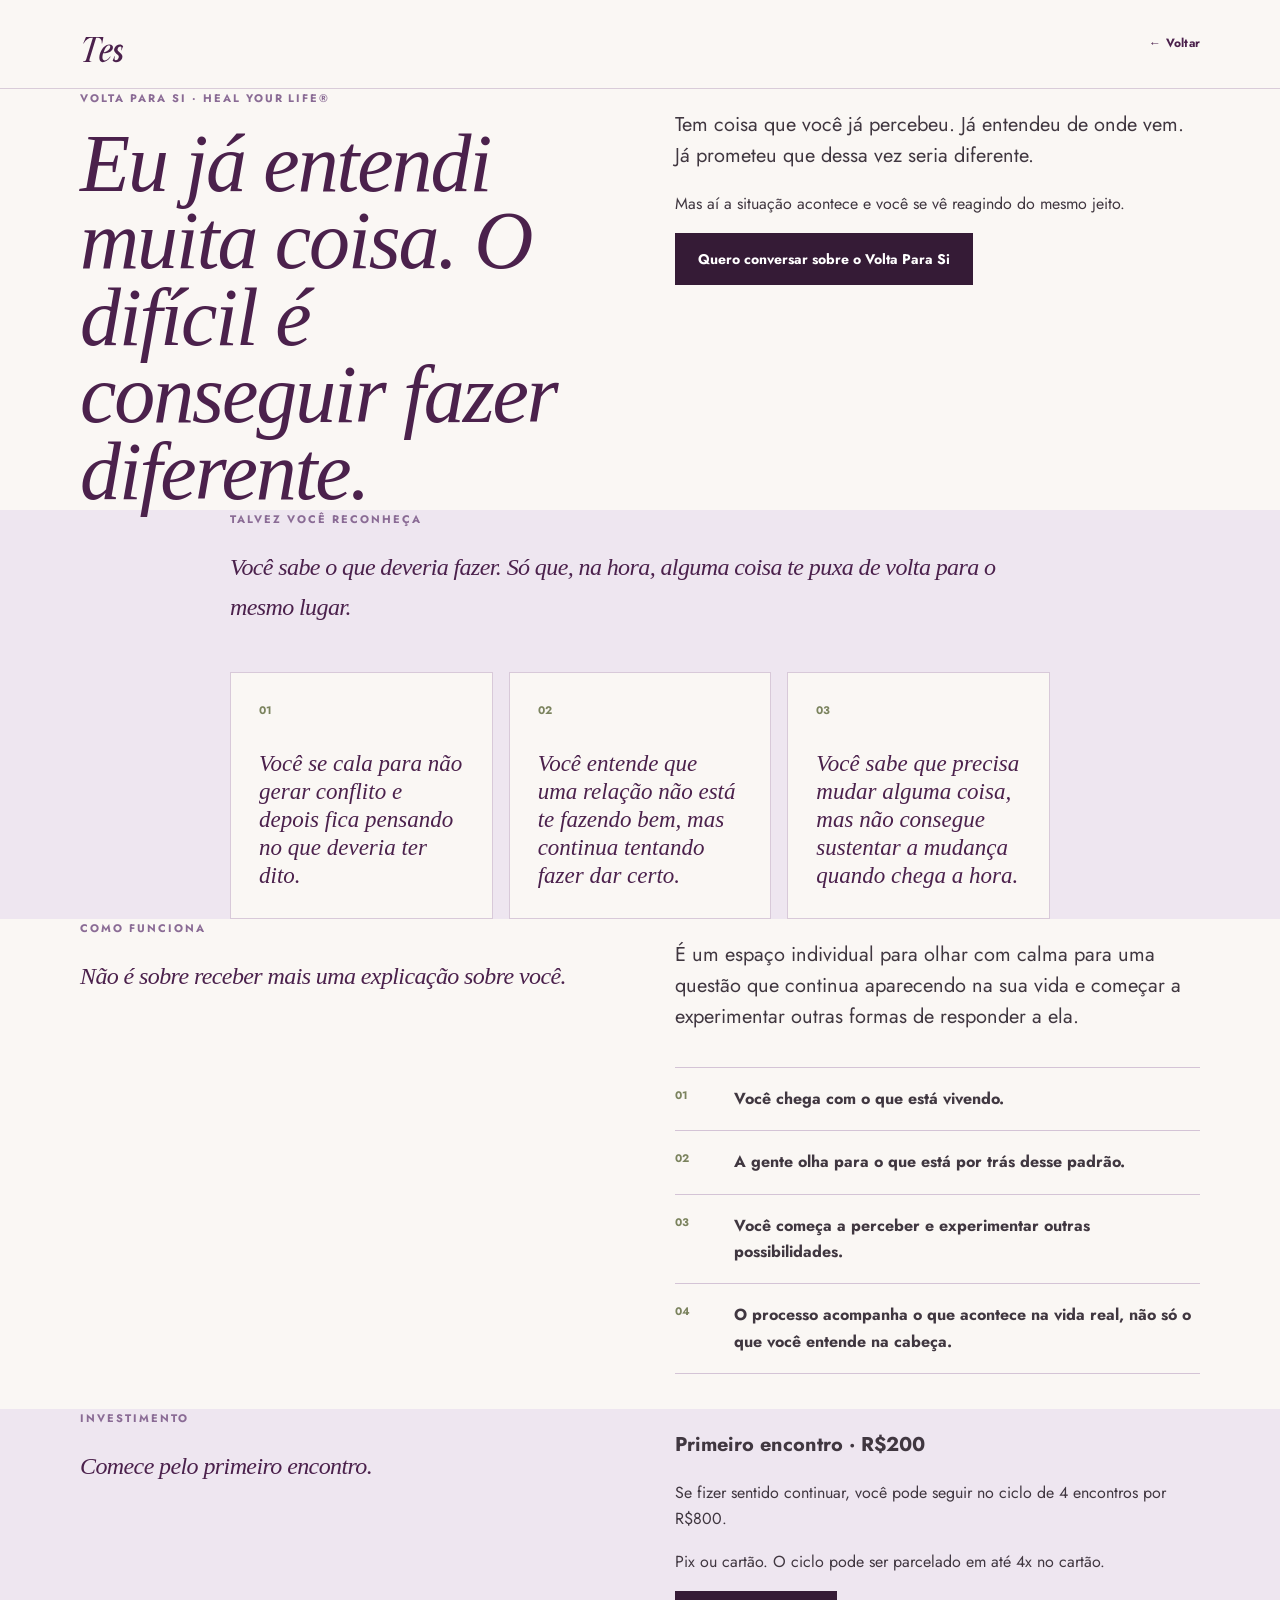
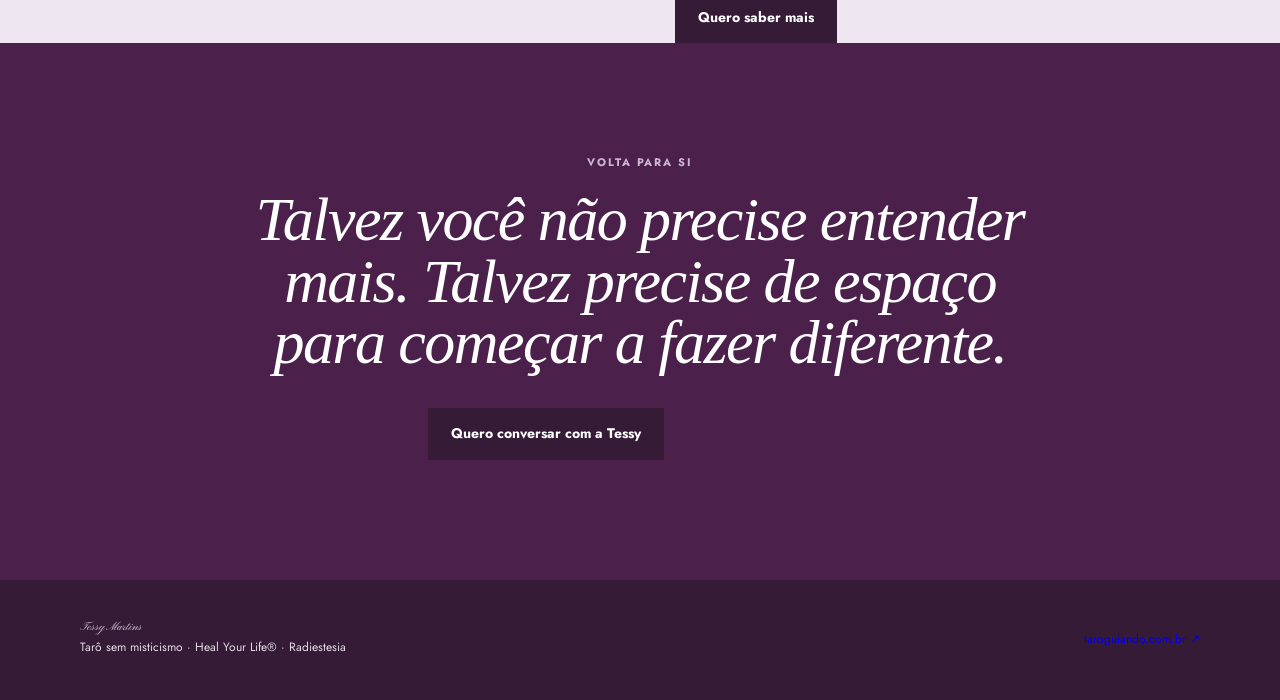
==== volta-para-si.html @ 1f1228e6 "Add dedicated Volta Para Si landing page" ====
<!doctype html><html lang="pt-BR"><head><meta charset="utf-8"><meta name="viewport" content="width=device-width,initial-scale=1"><meta name="theme-color" content="#4b214c"><title>Volta Para Si | Tessy Martins</title><meta name="description" content="Acompanhamento individual Volta Para Si com Tessy Martins."><link rel="preconnect" href="https://fonts.googleapis.com"><link rel="preconnect" href="https://fonts.gstatic.com" crossorigin><link href="https://fonts.googleapis.com/css2?family=Jost:wght@400;500;600;700&family=Pinyon+Script&display=swap" rel="stylesheet"><link rel="stylesheet" href="style.css"></head><body><header class="site-header"><div class="shell header-inner"><a class="brand" href="./index.html"><img src="./assets/tessy-wordmark.svg" alt="Tessy Martins" width="190"></a><a class="header-link" href="./index.html">← Voltar</a></div></header><main><section class="volta-page-hero"><div class="shell two"><div><p class="eyebrow">VOLTA PARA SI · HEAL YOUR LIFE®</p><h1>Eu já entendi muita coisa. O difícil é conseguir fazer diferente.</h1></div><div><p class="large">Tem coisa que você já percebeu. Já entendeu de onde vem. Já prometeu que dessa vez seria diferente.</p><p>Mas aí a situação acontece e você se vê reagindo do mesmo jeito.</p><a class="btn dark" href="https://wa.me/5519998140787?text=Oi%2C%20Tessy.%20Vim%20pelo%20seu%20Instagram%20e%20quero%20conhecer%20o%20Volta%20Para%20Si." target="_blank" rel="noopener">Quero conversar sobre o Volta Para Si</a></div></div></section><section class="tint volta-page-section"><div class="shell narrow"><p class="eyebrow">TALVEZ VOCÊ RECONHEÇA</p><h2>Você sabe o que deveria fazer. Só que, na hora, alguma coisa te puxa de volta para o mesmo lugar.</h2><div class="recognition-grid single"><div><span>01</span><p>Você se cala para não gerar conflito e depois fica pensando no que deveria ter dito.</p></div><div><span>02</span><p>Você entende que uma relação não está te fazendo bem, mas continua tentando fazer dar certo.</p></div><div><span>03</span><p>Você sabe que precisa mudar alguma coisa, mas não consegue sustentar a mudança quando chega a hora.</p></div></div></div></section><section class="volta-page-section"><div class="shell two"><div><p class="eyebrow">COMO FUNCIONA</p><h2>Não é sobre receber mais uma explicação sobre você.</h2></div><div><p class="large">É um espaço individual para olhar com calma para uma questão que continua aparecendo na sua vida e começar a experimentar outras formas de responder a ela.</p><div class="steps"><div><span>01</span><strong>Você chega com o que está vivendo.</strong></div><div><span>02</span><strong>A gente olha para o que está por trás desse padrão.</strong></div><div><span>03</span><strong>Você começa a perceber e experimentar outras possibilidades.</strong></div><div><span>04</span><strong>O processo acompanha o que acontece na vida real, não só o que você entende na cabeça.</strong></div></div></div></div></section><section class="volta-page-section tint"><div class="shell two"><div><p class="eyebrow">INVESTIMENTO</p><h2>Comece pelo primeiro encontro.</h2></div><div><p class="large"><strong>Primeiro encontro · R$200</strong></p><p>Se fizer sentido continuar, você pode seguir no ciclo de 4 encontros por R$800.</p><p>Pix ou cartão. O ciclo pode ser parcelado em até 4x no cartão.</p><a class="btn dark" href="https://wa.me/5519998140787?text=Oi%2C%20Tessy.%20Quero%20saber%20como%20funciona%20o%20primeiro%20encontro%20do%20Volta%20Para%20Si." target="_blank" rel="noopener">Quero saber mais</a></div></div></section><section class="final"><div class="shell"><p class="eyebrow">VOLTA PARA SI</p><h2>Talvez você não precise entender mais. Talvez precise de espaço para começar a fazer diferente.</h2><div class="actions center"><a class="btn dark" href="https://wa.me/5519998140787?text=Oi%2C%20Tessy.%20Vim%20pelo%20seu%20Instagram%20e%20quero%20conhecer%20o%20Volta%20Para%20Si." target="_blank" rel="noopener">Quero conversar com a Tessy</a><a class="btn outline" href="./index.html">Voltar para o início</a></div></div></section></main><footer><div class="shell footer"><div><a class="footer-signature" href="./index.html">Tessy Martins</a><p>Tarô sem misticismo · Heal Your Life® · Radiestesia</p></div><a href="https://taroguiando.com.br/" target="_blank" rel="noopener">taroguiando.com.br ↗</a></div></footer></body></html>
---- style.css ----
@import url("https://fonts.googleapis.com/css2?family=Jost:wght@400;500;600;700&family=Pinyon+Script&display=swap");:root{--plum:#4b214c;--deep:#351b36;--lilac:#8a6b95;--soft:#eee6f0;--paper:#faf7f4;--ink:#403740;--muted:#625963;--olive:#7b835e;--line:#d9ccd9}*{box-sizing:border-box}html{scroll-behavior:smooth}.site-header{border-bottom:1px solid var(--line);background:rgba(250,247,244,.96)}.header-inner{min-height:88px;display:flex;align-items:center;justify-content:space-between;gap:24px}.brand{display:inline-flex;align-items:center;text-decoration:none}.brand img{display:block;width:190px;height:auto}.header-link{font-size:12px;font-weight:700;color:var(--plum);text-decoration:none;letter-spacing:.02em}body{margin:0;background:var(--paper);color:var(--ink);font:16px/1.65 "Jost",sans-serif}.shell{width:min(1120px,calc(100% - 40px));margin:auto}.narrow{max-width:820px}.eyebrow{margin:0 0 18px;color:var(--lilac);font-size:11px;letter-spacing:.18em;font-weight:700}h1,h2,h3{font-family:"Editors Note","Times New Roman",serif;font-weight:400;font-style:italic;color:var(--plum);letter-spacing:-.025em}.hero{padding:48px 0 70px}.hero-grid{display:grid;grid-template-columns:270px 1fr;gap:62px;align-items:center;min-height:650px}.hero-photo,.about-photo{position:relative}.hero-photo:after,.about-photo:after{content:"";position:absolute;inset:18px -18px -18px 18px;border:1px solid #c8afd0;z-index:0}.hero-photo img,.about-photo img{display:block;position:relative;z-index:1;width:100%;aspect-ratio:4/5;object-fit:cover;object-position:center 28%;filter:saturate(.94)}h1{font-size:clamp(52px,6.4vw,82px);line-height:.94;margin:0}.hero-sub{max-width:650px;margin:28px 0 0;font-size:19px;color:var(--muted)}.hero-question{margin:8px 0 0;font:400 italic clamp(28px,3.2vw,43px)/1.12 "Editors Note","Times New Roman",serif;color:var(--lilac)}.actions{display:flex;flex-wrap:wrap;gap:18px;align-items:center;margin-top:34px}.btn{display:inline-flex;align-items:center;justify-content:center;min-height:52px;padding:13px 22px;border:1px solid var(--plum);text-decoration:none;font-weight:700;font-size:14px}.dark{background:var(--deep);color:white;border-color:var(--deep)}.outline{background:transparent;color:var(--plum)}.text-link{display:inline-flex;gap:9px;align-items:center;font-weight:700;text-decoration:none;font-size:14px}.marquee{overflow:hidden;background:var(--plum);color:#f8f0f8;padding:13px 0;white-space:nowrap}.marquee.light{background:var(--soft);color:var(--plum)}.track{display:inline-flex;align-items:center;gap:26px;min-width:max-content;font-size:11px;font-weight:700;letter-spacing:.18em;animation:move 28s linear infinite}.track b{color:var(--olive)}@keyframes move{to{transform:translateX(-50%)}}.paths,.testimonials{padding:100px 0}.intro{margin-bottom:40px}.intro h2,.recognition h2,.about h2,.volta-detail h2,.final h2{margin:0;font-size:clamp(40px,5.2vw,62px);line-height:.99}.cards{display:grid;grid-template-columns:1.08fr .92fr;gap:18px}.card{min-height:470px;padding:38px;display:flex;flex-direction:column;border:1px solid var(--line);background:var(--paper)}.featured{background:var(--soft);border-color:#d2bfd7}.card-top{display:flex;justify-content:space-between}.card-top span{color:var(--olive);font-size:12px;font-weight:700}.card-top small{color:var(--lilac);font-size:10px;letter-spacing:.16em;font-weight:700}.kicker{margin:30px 0 9px;color:var(--lilac);font-size:11px;letter-spacing:.15em;font-weight:700}.card h3{margin:0 0 18px;font-size:clamp(34px,3.4vw,47px);line-height:1.02}.card>p:not(.kicker){color:var(--muted)}.card-bottom{margin-top:auto;padding-top:28px;border-top:1px solid #d4c4d7}.card-bottom strong{display:block;color:var(--plum);font-size:13px;margin-bottom:13px}.site-card{margin-top:18px;padding:28px 30px;display:flex;align-items:center;justify-content:space-between;gap:25px;text-decoration:none;background:var(--plum);color:#f9f3f9}.site-card .kicker{margin:0 0 5px;color:#cbb8d0}.site-card h3{margin:0;color:white;font-size:35px}.site-card p{margin:6px 0 0;color:#e4d8e5}.site-card>strong{white-space:nowrap;font-size:13px}.tint{background:var(--soft)}.recognition{padding:100px 0}.recognition-grid{display:grid;grid-template-columns:repeat(3,1fr);gap:16px;margin-top:45px}.recognition-grid>div{min-height:235px;padding:28px;background:var(--paper);border:1px solid #d8c9d9;display:flex;flex-direction:column;justify-content:space-between}.recognition-grid span{color:var(--olive);font-size:11px;font-weight:700}.recognition-grid p{margin:30px 0 0;font:400 italic 23px/1.22 "Editors Note","Times New Roman",serif;color:var(--plum)}.closing{max-width:780px;margin:34px 0 0;font-size:18px;font-weight:500}.about{padding:100px 0}.about-grid{display:grid;grid-template-columns:minmax(280px,440px) 1fr;gap:72px;align-items:center}.about-photo>span{position:absolute;z-index:2;left:-10px;bottom:24px;background:var(--plum);color:white;padding:8px 12px;font-size:10px;letter-spacing:.16em;font-weight:700}.about p{max-width:700px}.large{font-size:20px;line-height:1.55}.volta-detail{padding:100px 0;background:#f1e9f2}.two{display:grid;grid-template-columns:1fr 1fr;gap:70px}.steps{margin:35px 0;border-top:1px solid #d4c4d6}.steps div{display:grid;grid-template-columns:45px 1fr;gap:14px;padding:18px 0;border-bottom:1px solid #d4c4d6}.steps span{color:var(--olive);font-size:11px;font-weight:700}.quotes{display:grid;grid-template-columns:repeat(3,1fr);gap:16px}.quotes blockquote{margin:0;min-height:220px;padding:30px;background:var(--paper);border:1px solid #d8c9d9;font:400 italic 24px/1.18 "Editors Note","Times New Roman",serif;color:var(--plum)}.quotes cite{display:block;margin-top:30px;font:600 10px/1.4 "Jost",sans-serif;letter-spacing:.12em;text-transform:uppercase;color:var(--lilac)}.final{padding:110px 0 120px;background:var(--plum);color:#f4eaf5;text-align:center}.final h2{max-width:800px;margin:auto;color:white}.final>div>p:not(.eyebrow){max-width:600px;margin:24px auto 0;color:#e4d8e5;font-size:18px}.final .eyebrow{color:#cdb8d1}.center{justify-content:center}.footer-signature{display:block;margin:0 0 4px;font-family:"Pinyon Script",cursive;font-size:30px;line-height:1;color:#f0e4f1;text-decoration:none}footer{background:var(--deep);color:#e8dce9}.footer{min-height:120px;padding:26px 0;display:flex;align-items:center;justify-content:space-between;gap:25px}.footer .eyebrow{margin-bottom:4px}.footer p:not(.eyebrow){margin:0;font-size:12px}.footer a{font-size:12px;text-decoration:none}@media(max-width:760px){.header-inner{min-height:74px}.brand img{width:150px}.header-link{font-size:11px}.footer-signature{font-size:28px}.shell{width:min(100% - 28px,560px)}.hero{padding:34px 0 62px}.hero-grid{display:flex;flex-direction:column;gap:38px;min-height:auto}.hero-photo{width:min(76vw,360px);margin:auto}.hero h1{font-size:50px}.hero-sub{font-size:17px}.hero-question{font-size:31px}.actions{flex-direction:column;align-items:stretch}.btn{width:100%}.text-link{justify-content:center}.paths,.testimonials,.recognition,.about,.volta-detail{padding:76px 0}.intro h2,.recognition h2,.about h2,.volta-detail h2,.final h2{font-size:44px}.cards,.recognition-grid,.quotes,.two,.about-grid{grid-template-columns:1fr}.card{min-height:390px;padding:29px}.card h3{font-size:37px}.site-card{display:block;padding:26px}.site-card>strong{display:block;margin-top:20px}.recognition-grid>div{min-height:200px}.quotes blockquote{min-height:0}.about-grid{gap:52px}.final{padding:80px 0 88px}.footer{align-items:flex-start;flex-direction:column}}@media(max-width:370px){.hero h1{font-size:44px}.intro h2,.recognition h2,.about h2,.volta-detail h2,.final h2{font-size:40px}}
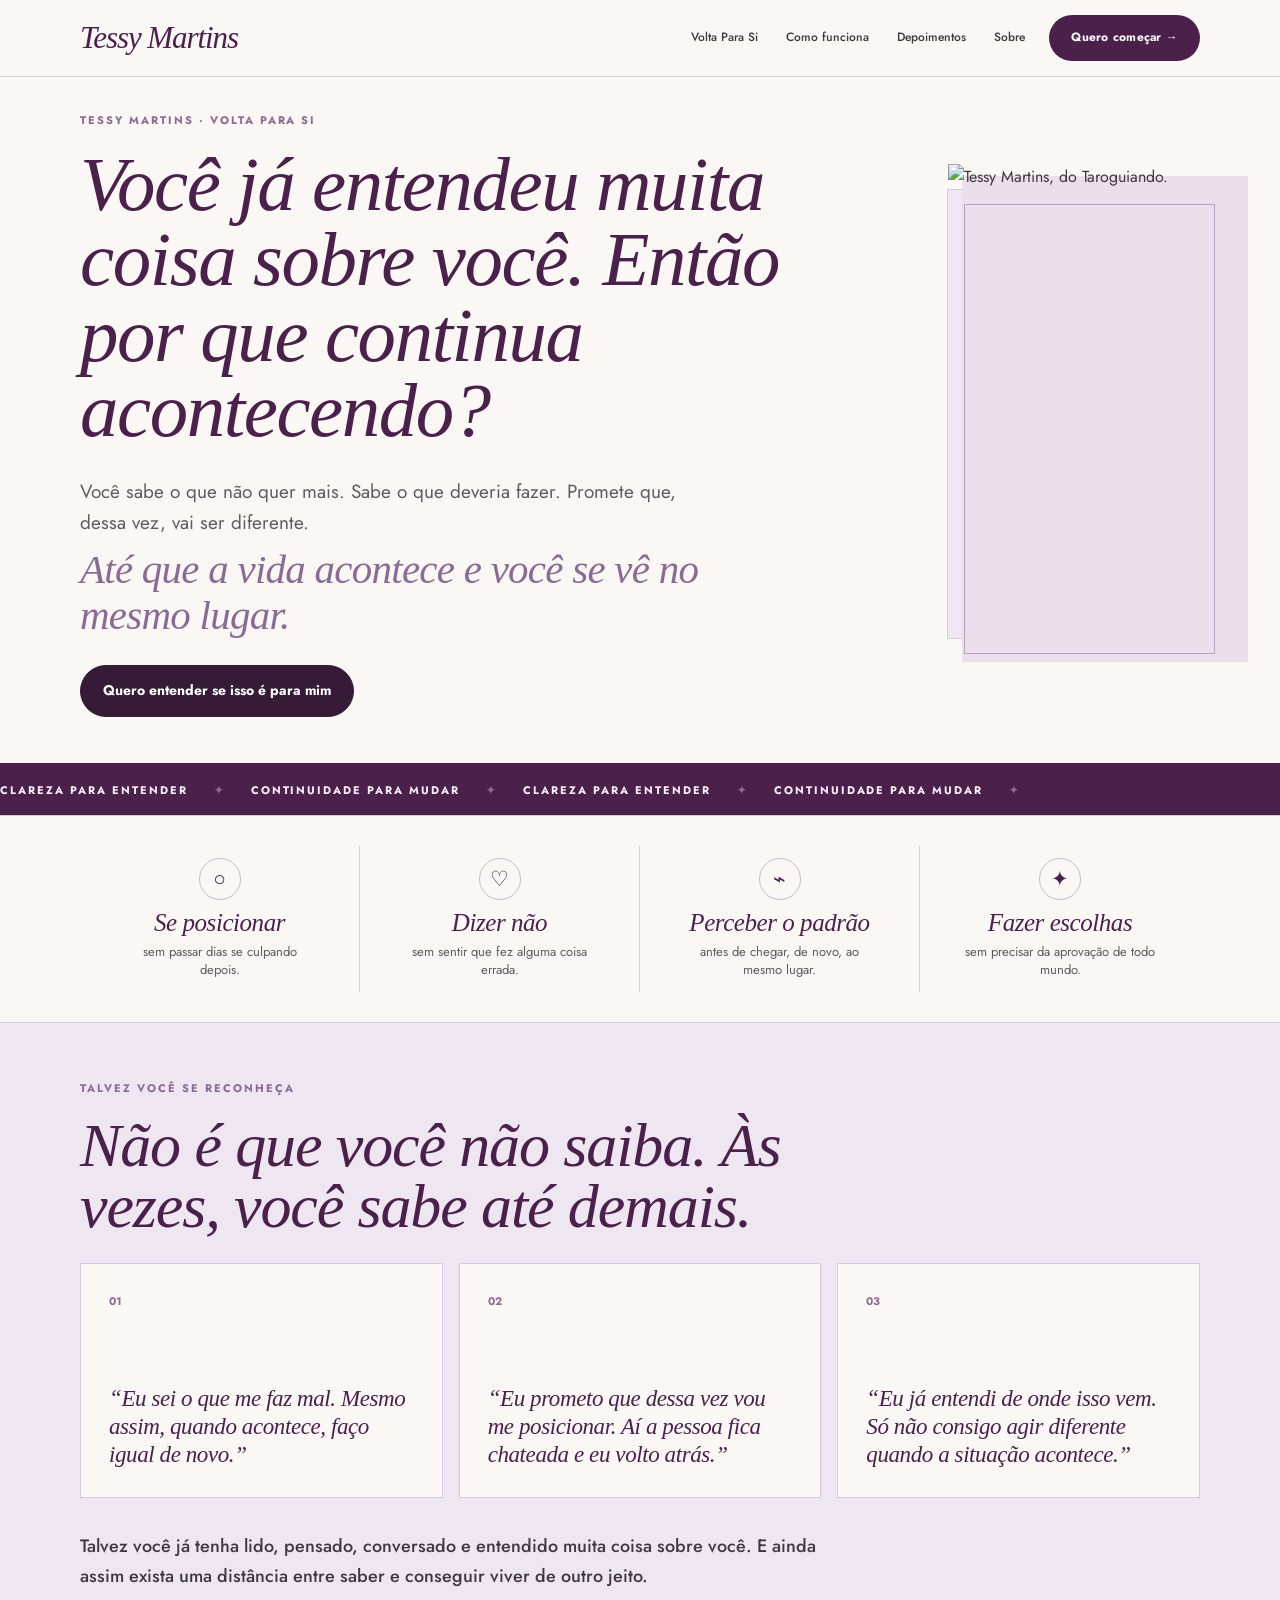
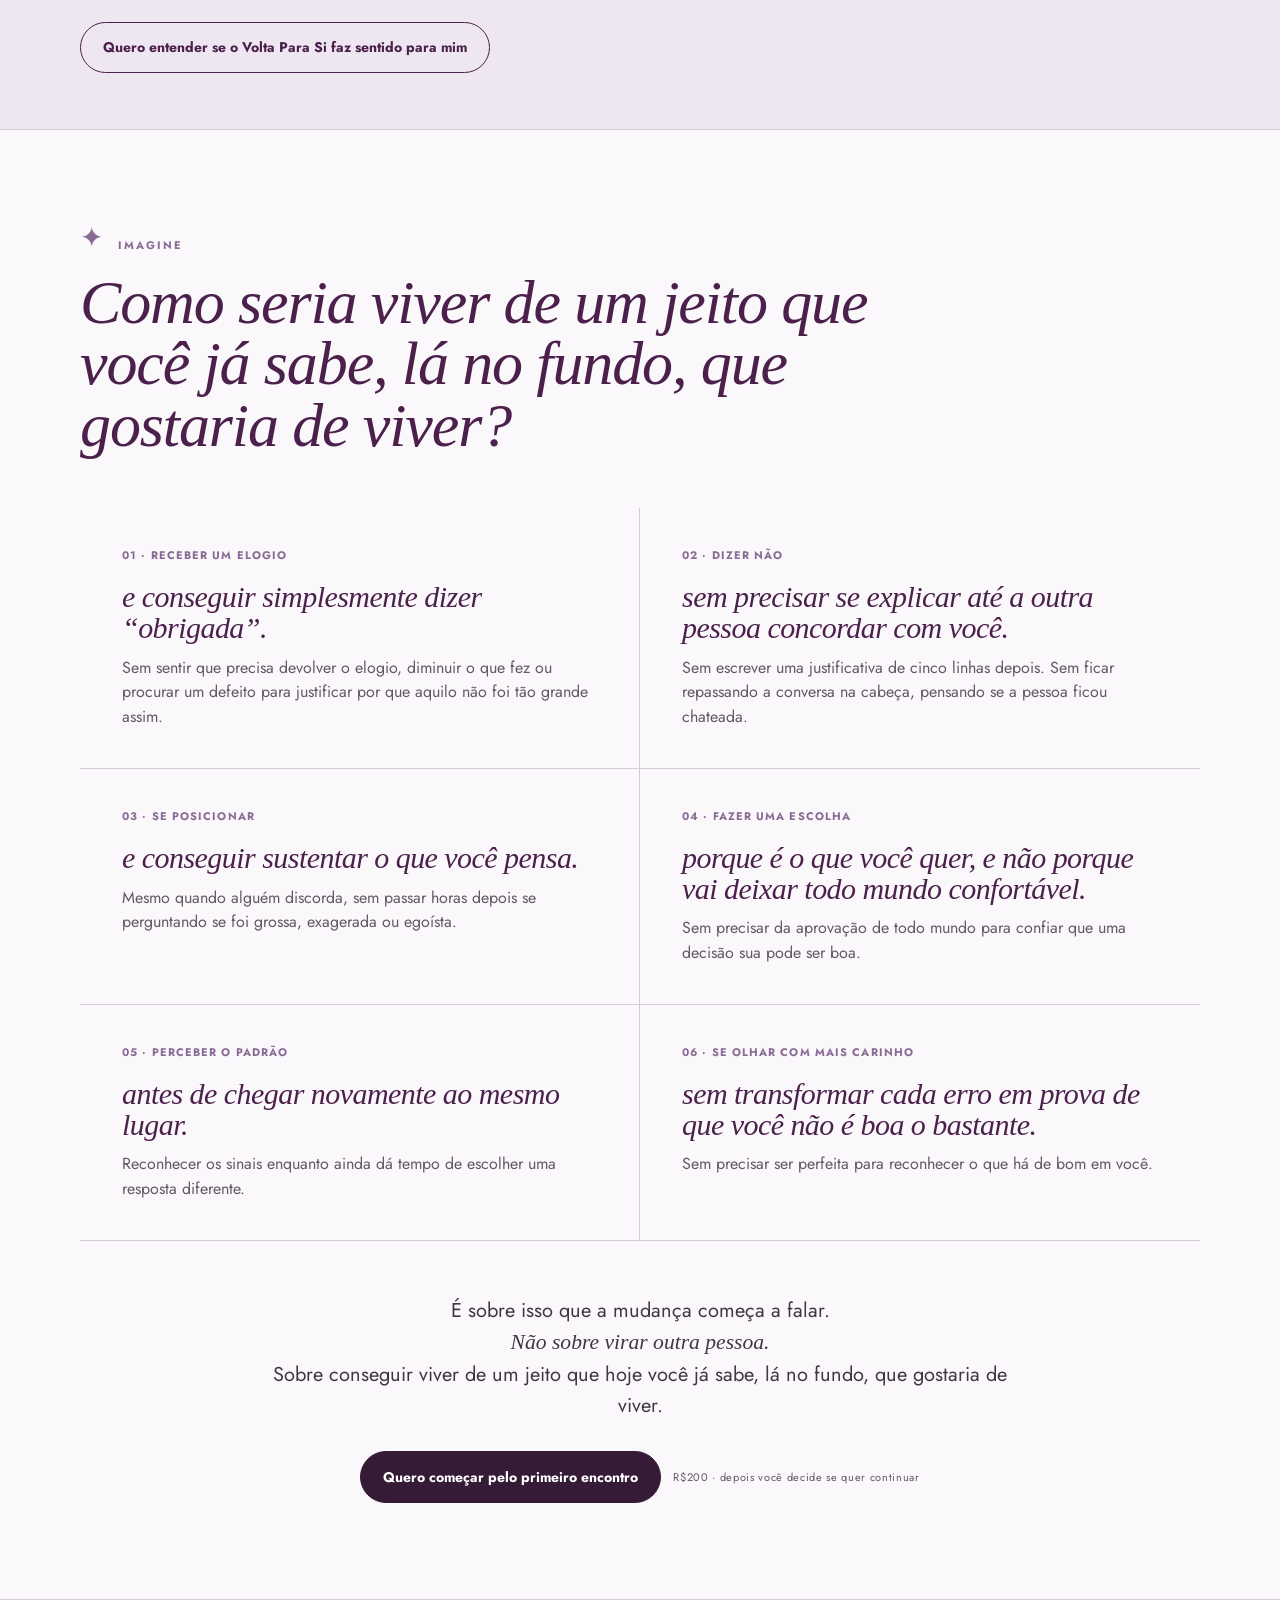
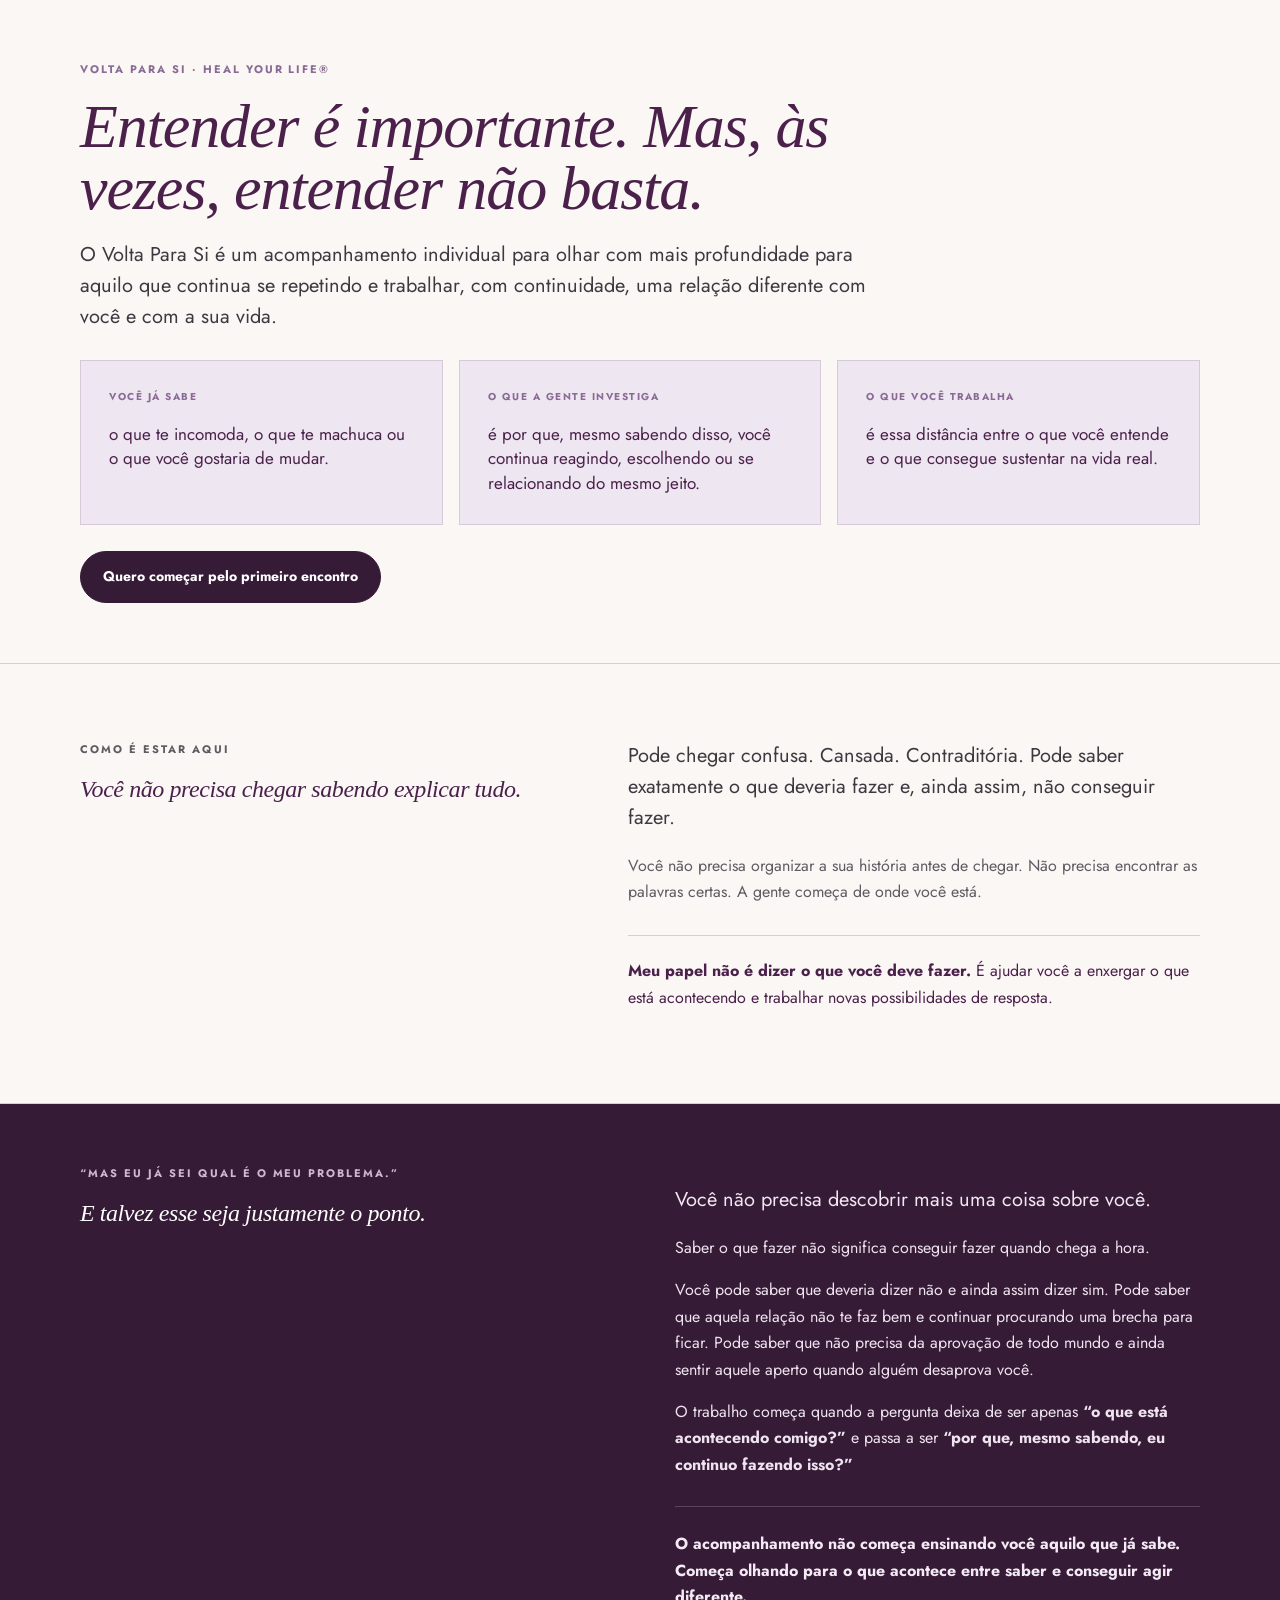
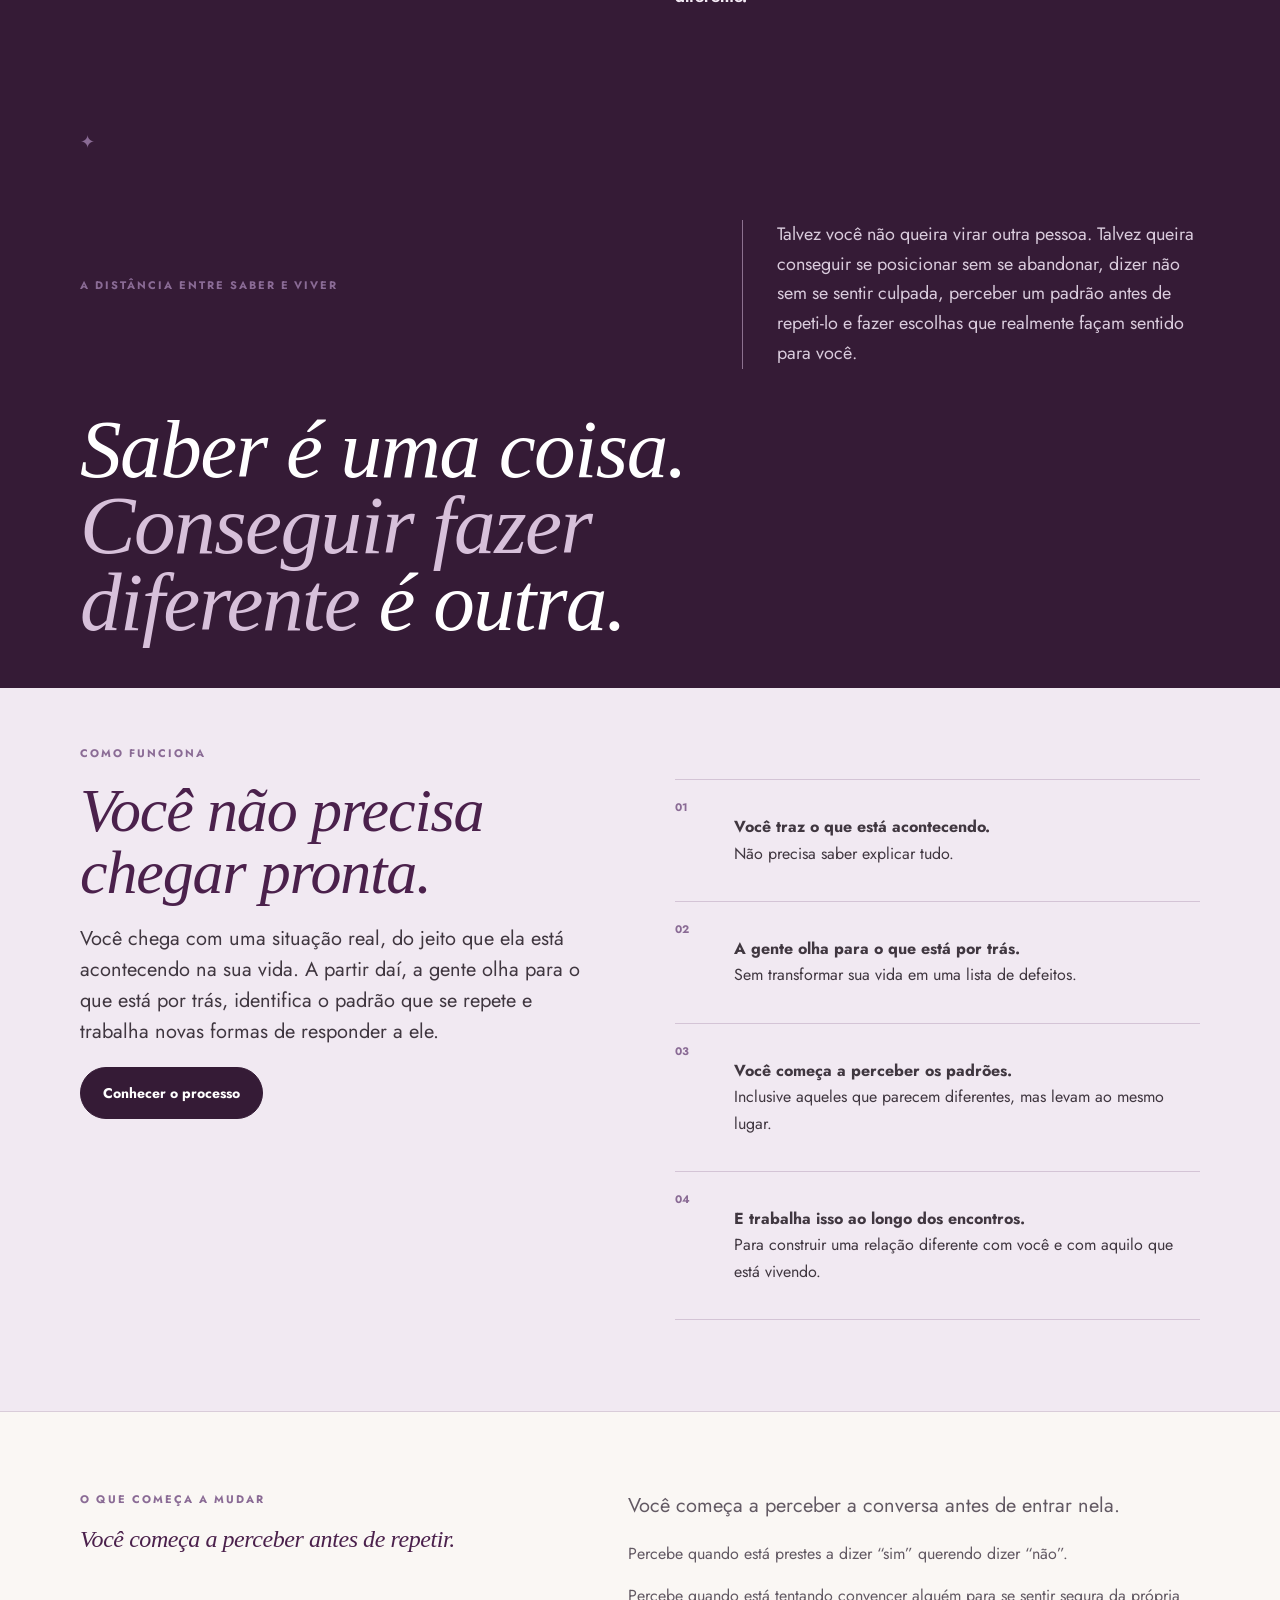
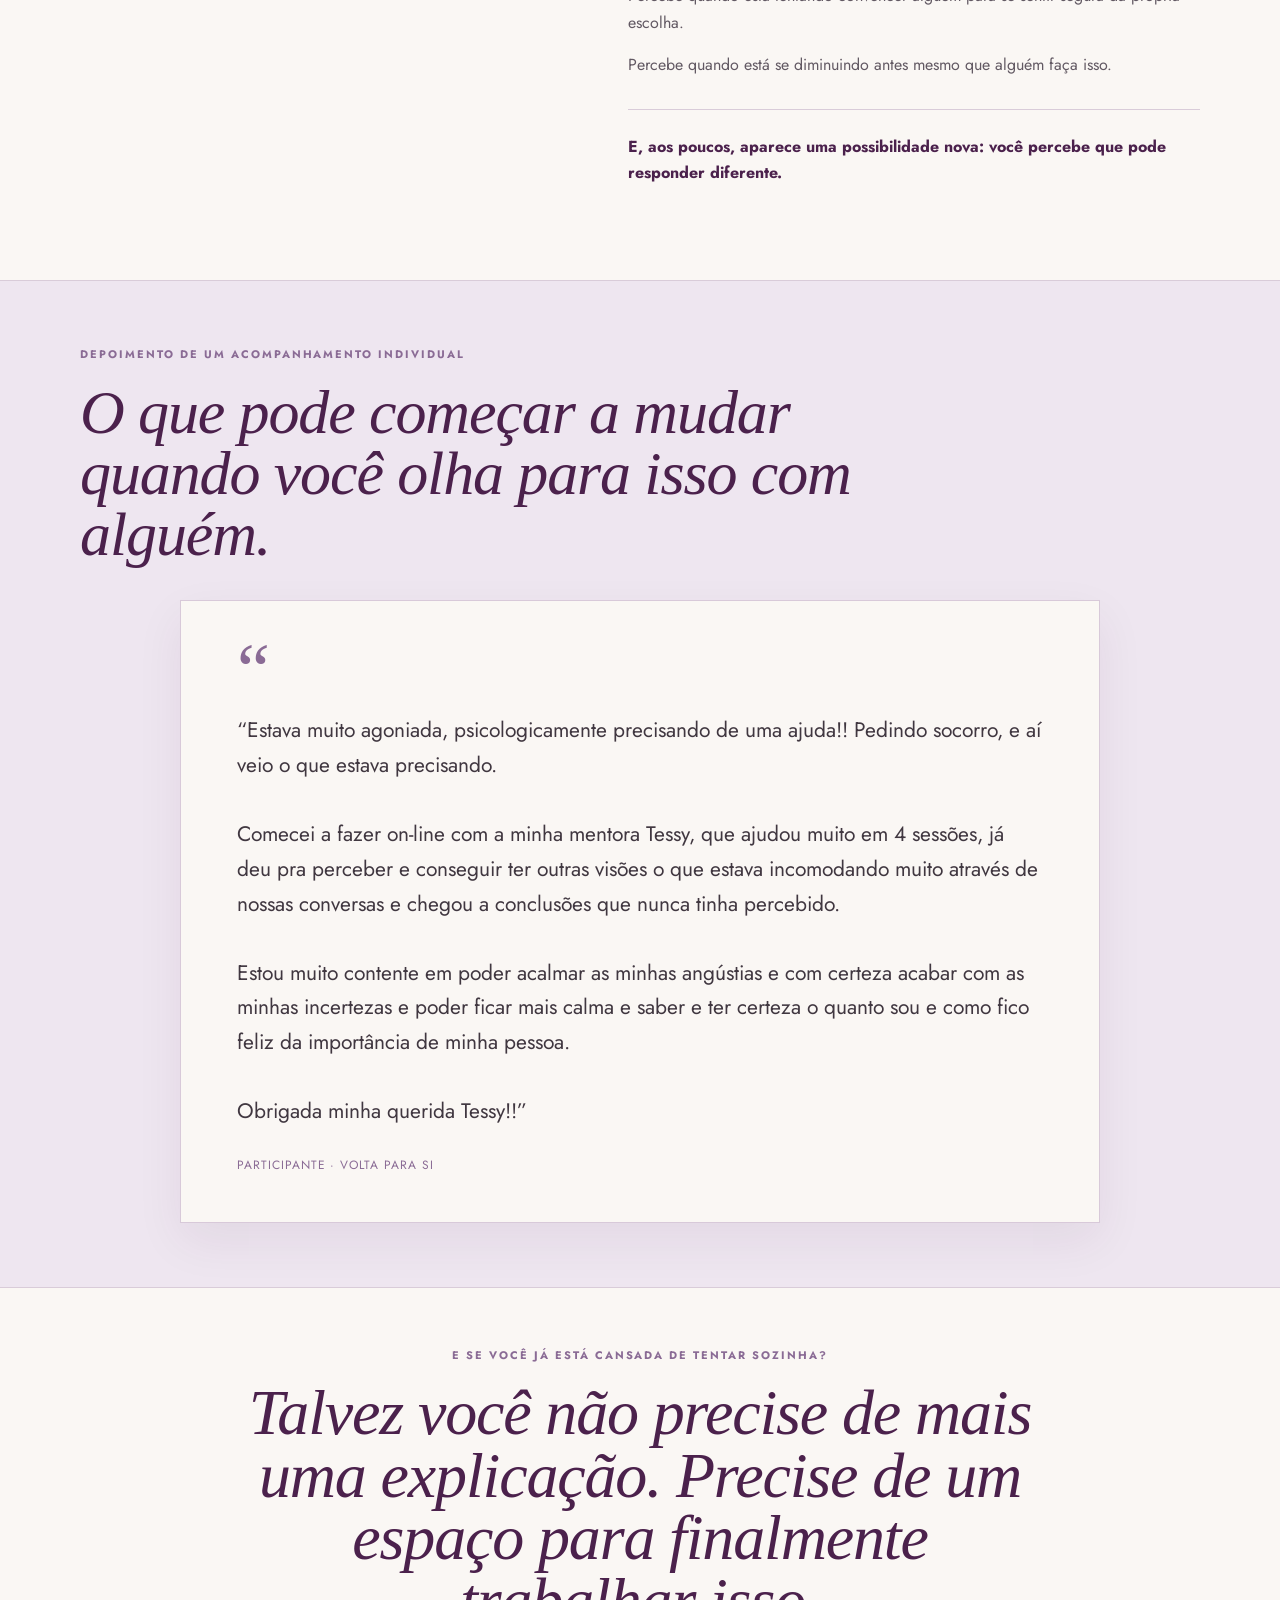
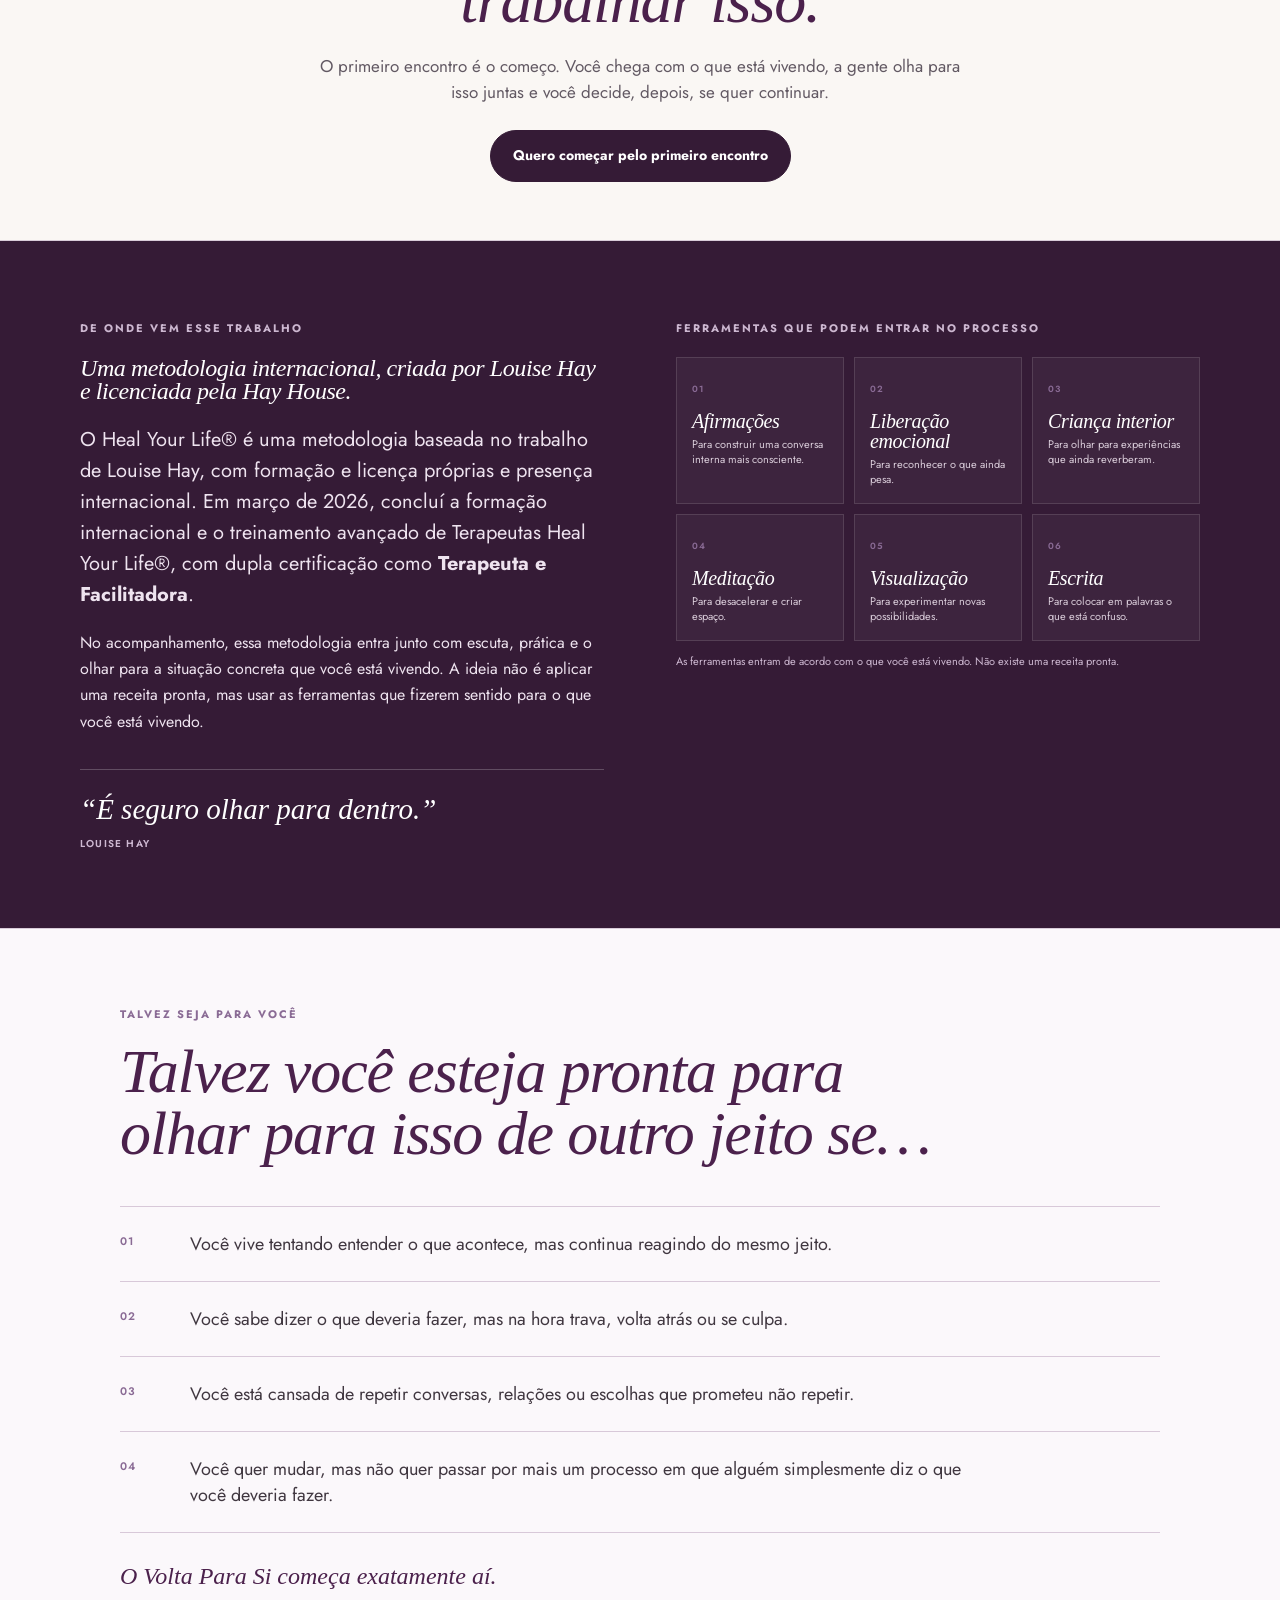
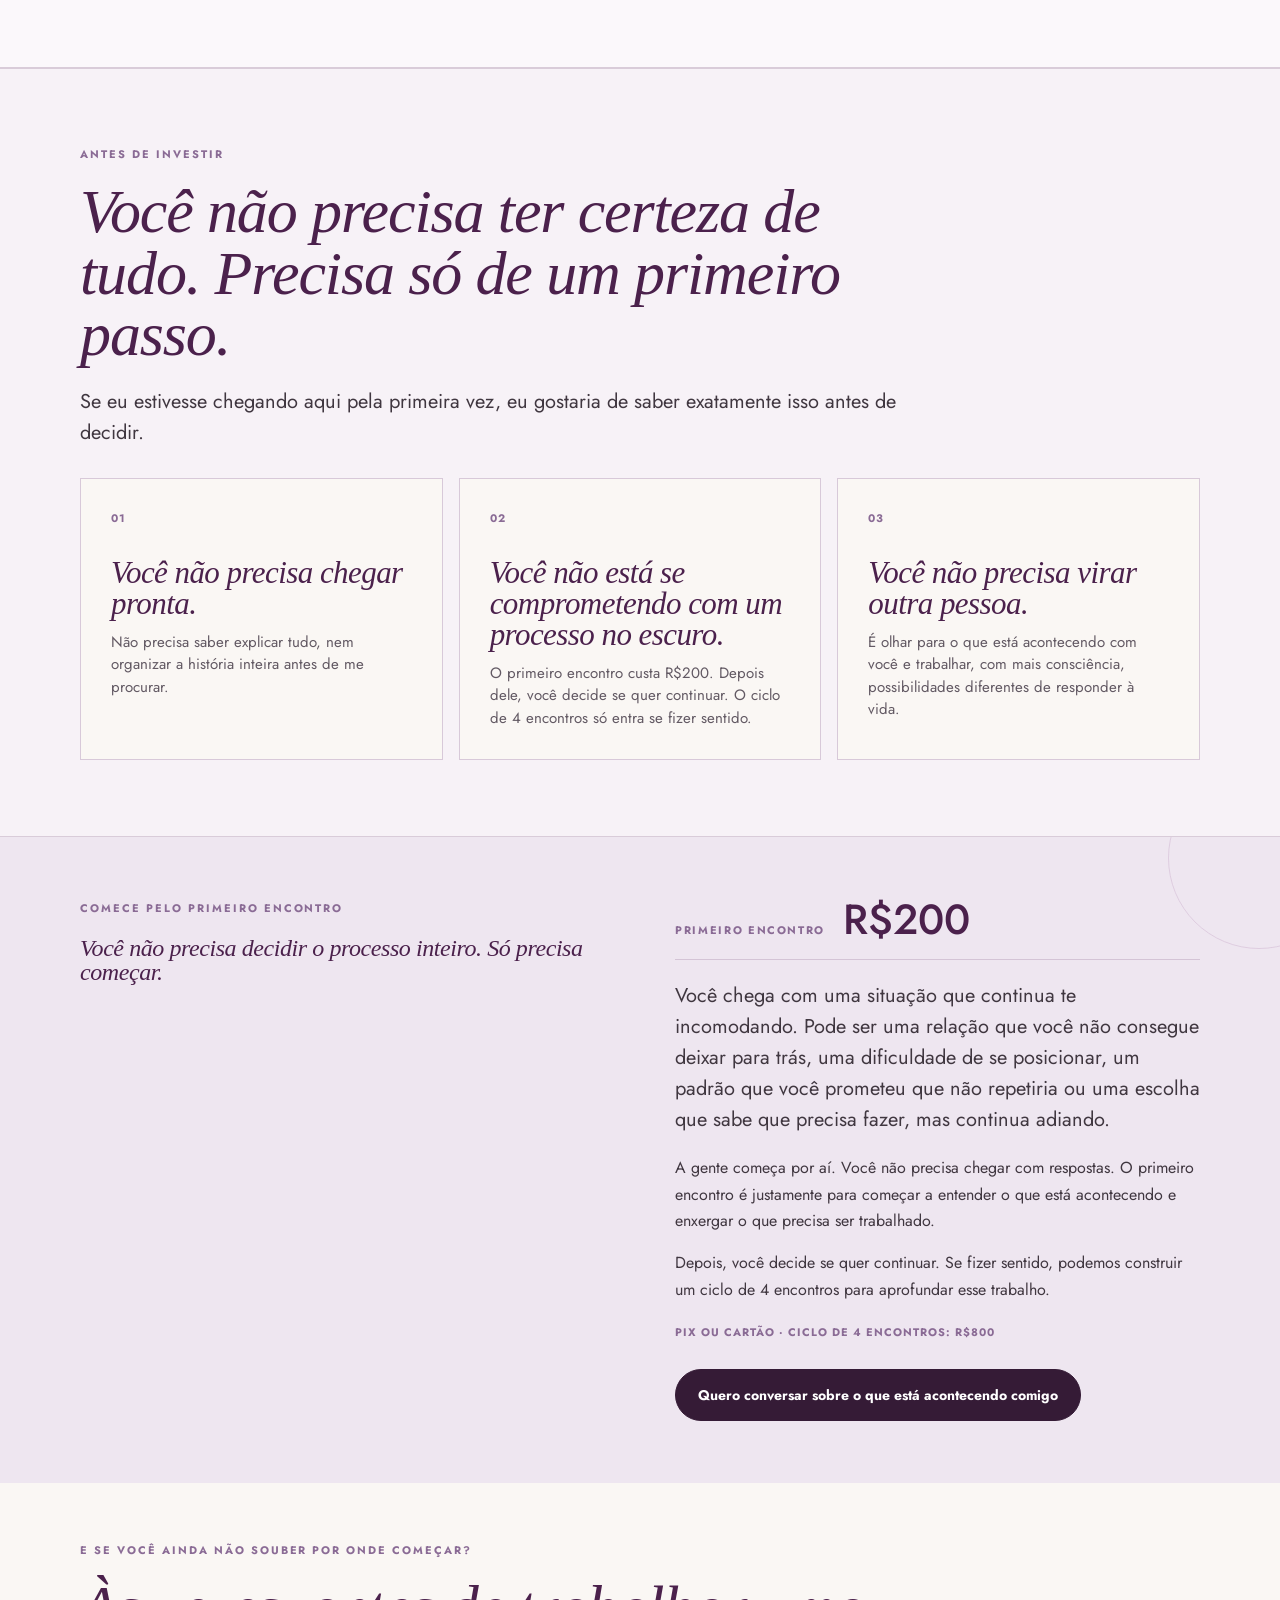
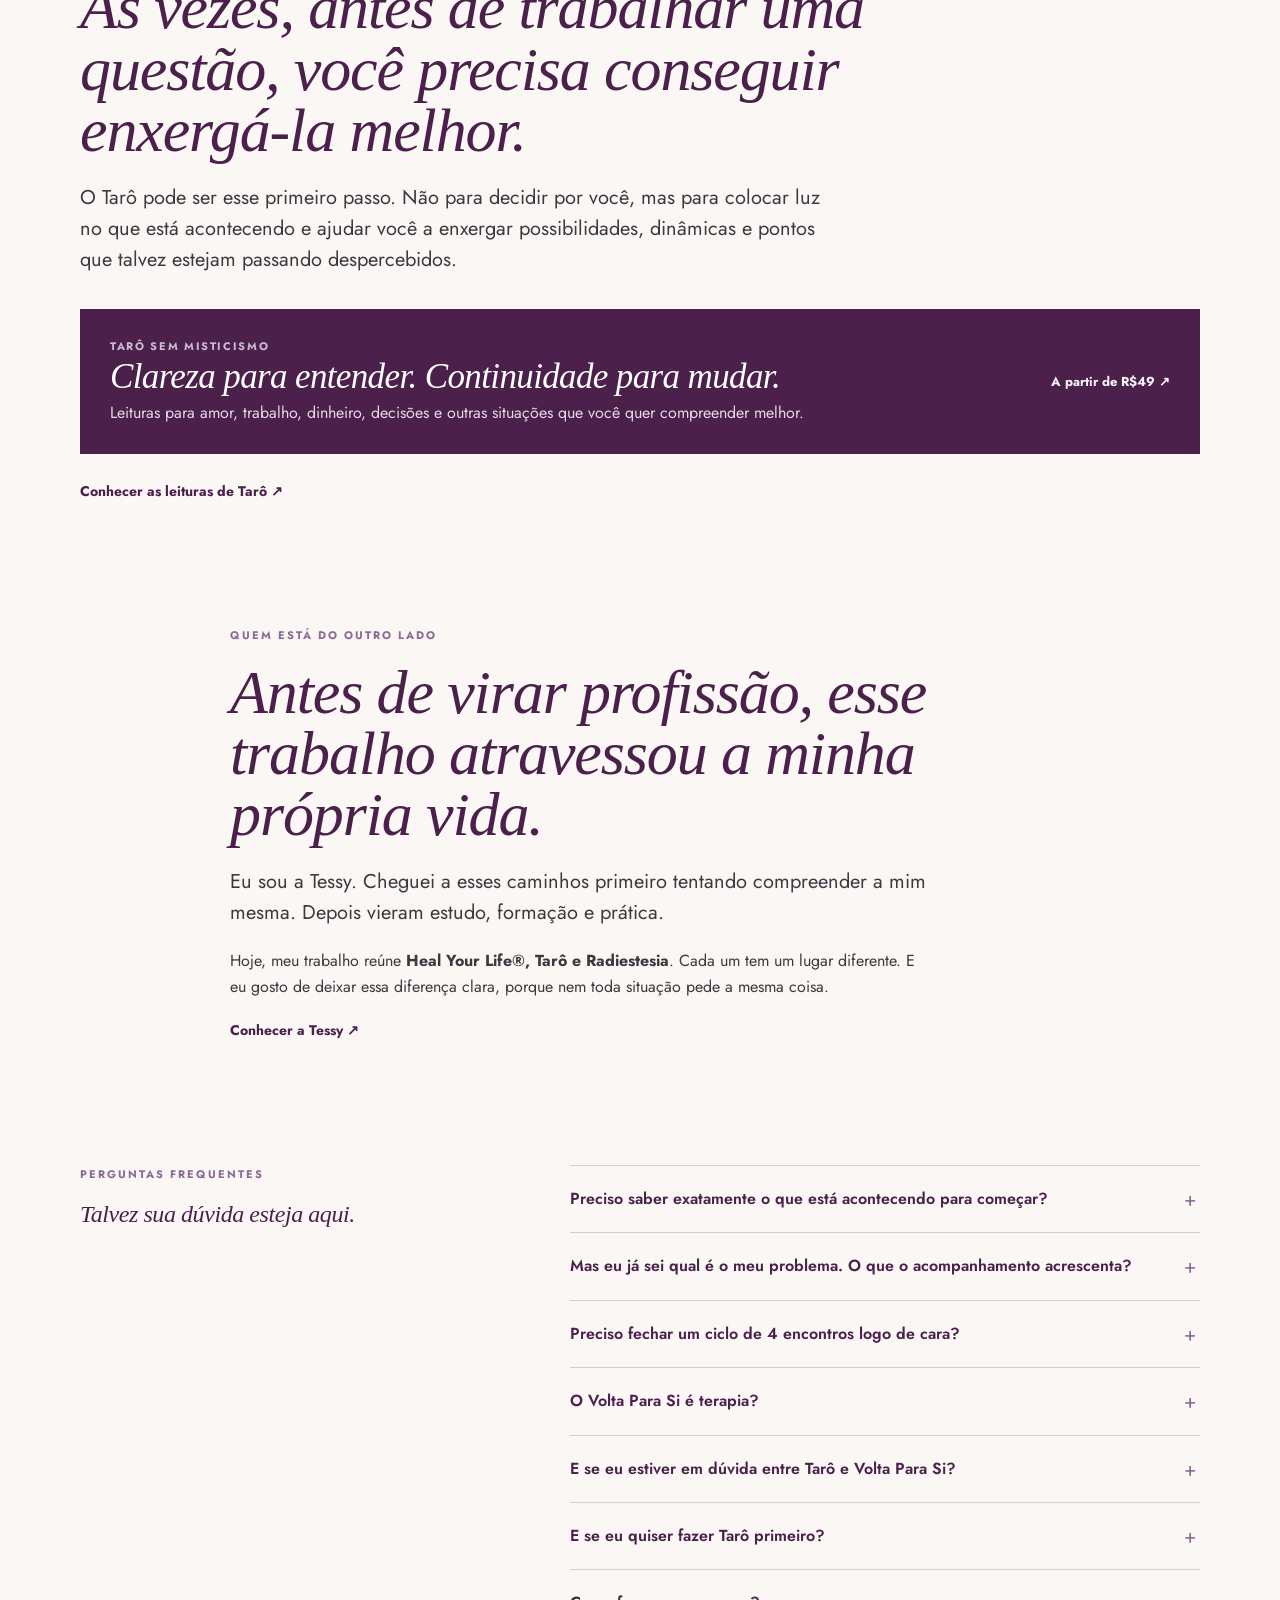
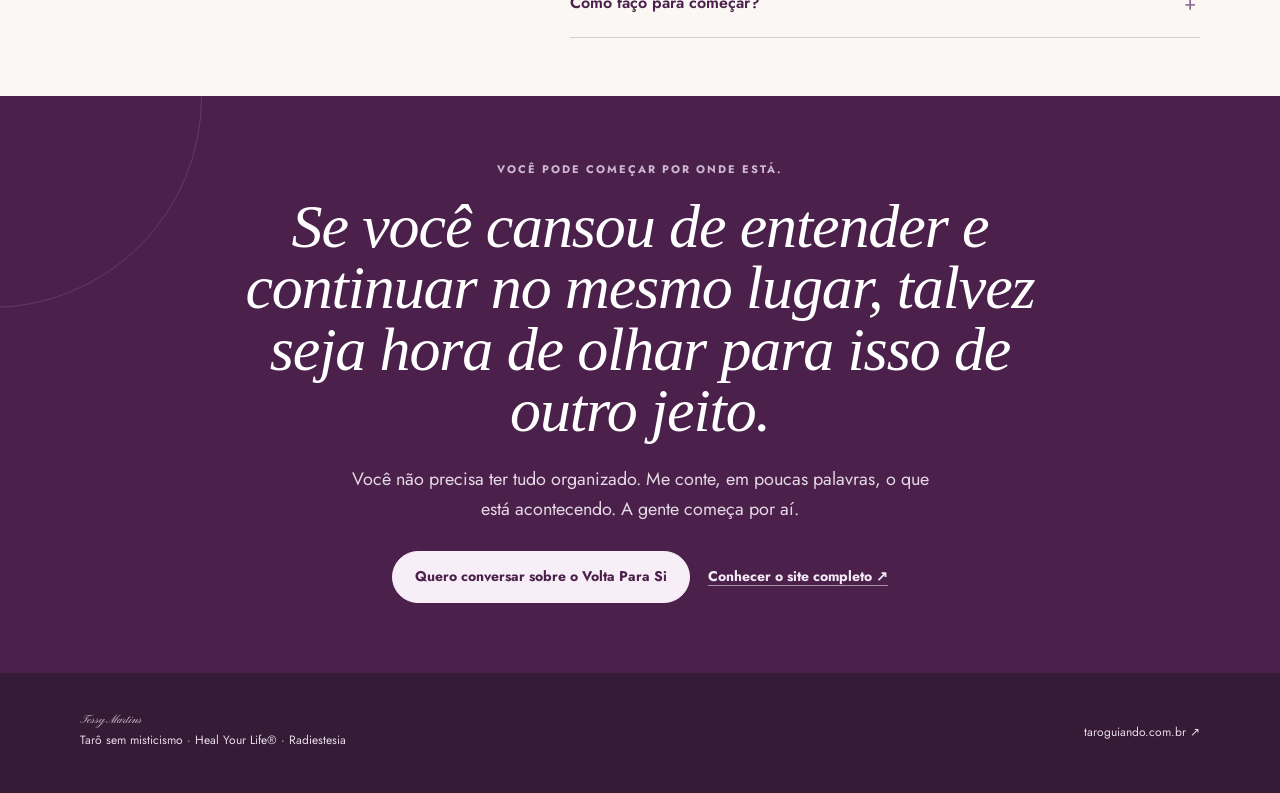
==== commit 38d0dffc: "Move finished Volta Para Si landing" ====
--- a/volta-para-si.html
+++ b/volta-para-si.html
@@ -1 +1,177 @@
-<!doctype html><html lang="pt-BR"><head><meta charset="utf-8"><meta name="viewport" content="width=device-width,initial-scale=1"><meta name="theme-color" content="#4b214c"><title>Volta Para Si | Tessy Martins</title><meta name="description" content="Acompanhamento individual Volta Para Si com Tessy Martins."><link rel="preconnect" href="https://fonts.googleapis.com"><link rel="preconnect" href="https://fonts.gstatic.com" crossorigin><link href="https://fonts.googleapis.com/css2?family=Jost:wght@400;500;600;700&family=Pinyon+Script&display=swap" rel="stylesheet"><link rel="stylesheet" href="style.css"></head><body><header class="site-header"><div class="shell header-inner"><a class="brand" href="./index.html"><img src="./assets/tessy-wordmark.svg" alt="Tessy Martins" width="190"></a><a class="header-link" href="./index.html">← Voltar</a></div></header><main><section class="volta-page-hero"><div class="shell two"><div><p class="eyebrow">VOLTA PARA SI · HEAL YOUR LIFE®</p><h1>Eu já entendi muita coisa. O difícil é conseguir fazer diferente.</h1></div><div><p class="large">Tem coisa que você já percebeu. Já entendeu de onde vem. Já prometeu que dessa vez seria diferente.</p><p>Mas aí a situação acontece e você se vê reagindo do mesmo jeito.</p><a class="btn dark" href="https://wa.me/5519998140787?text=Oi%2C%20Tessy.%20Vim%20pelo%20seu%20Instagram%20e%20quero%20conhecer%20o%20Volta%20Para%20Si." target="_blank" rel="noopener">Quero conversar sobre o Volta Para Si</a></div></div></section><section class="tint volta-page-section"><div class="shell narrow"><p class="eyebrow">TALVEZ VOCÊ RECONHEÇA</p><h2>Você sabe o que deveria fazer. Só que, na hora, alguma coisa te puxa de volta para o mesmo lugar.</h2><div class="recognition-grid single"><div><span>01</span><p>Você se cala para não gerar conflito e depois fica pensando no que deveria ter dito.</p></div><div><span>02</span><p>Você entende que uma relação não está te fazendo bem, mas continua tentando fazer dar certo.</p></div><div><span>03</span><p>Você sabe que precisa mudar alguma coisa, mas não consegue sustentar a mudança quando chega a hora.</p></div></div></div></section><section class="volta-page-section"><div class="shell two"><div><p class="eyebrow">COMO FUNCIONA</p><h2>Não é sobre receber mais uma explicação sobre você.</h2></div><div><p class="large">É um espaço individual para olhar com calma para uma questão que continua aparecendo na sua vida e começar a experimentar outras formas de responder a ela.</p><div class="steps"><div><span>01</span><strong>Você chega com o que está vivendo.</strong></div><div><span>02</span><strong>A gente olha para o que está por trás desse padrão.</strong></div><div><span>03</span><strong>Você começa a perceber e experimentar outras possibilidades.</strong></div><div><span>04</span><strong>O processo acompanha o que acontece na vida real, não só o que você entende na cabeça.</strong></div></div></div></div></section><section class="volta-page-section tint"><div class="shell two"><div><p class="eyebrow">INVESTIMENTO</p><h2>Comece pelo primeiro encontro.</h2></div><div><p class="large"><strong>Primeiro encontro · R$200</strong></p><p>Se fizer sentido continuar, você pode seguir no ciclo de 4 encontros por R$800.</p><p>Pix ou cartão. O ciclo pode ser parcelado em até 4x no cartão.</p><a class="btn dark" href="https://wa.me/5519998140787?text=Oi%2C%20Tessy.%20Quero%20saber%20como%20funciona%20o%20primeiro%20encontro%20do%20Volta%20Para%20Si." target="_blank" rel="noopener">Quero saber mais</a></div></div></section><section class="final"><div class="shell"><p class="eyebrow">VOLTA PARA SI</p><h2>Talvez você não precise entender mais. Talvez precise de espaço para começar a fazer diferente.</h2><div class="actions center"><a class="btn dark" href="https://wa.me/5519998140787?text=Oi%2C%20Tessy.%20Vim%20pelo%20seu%20Instagram%20e%20quero%20conhecer%20o%20Volta%20Para%20Si." target="_blank" rel="noopener">Quero conversar com a Tessy</a><a class="btn outline" href="./index.html">Voltar para o início</a></div></div></section></main><footer><div class="shell footer"><div><a class="footer-signature" href="./index.html">Tessy Martins</a><p>Tarô sem misticismo · Heal Your Life® · Radiestesia</p></div><a href="https://taroguiando.com.br/" target="_blank" rel="noopener">taroguiando.com.br ↗</a></div></footer></body></html>+<!doctype html><html lang="pt-BR"><head>
+<meta charset="utf-8"><meta name="viewport" content="width=device-width,initial-scale=1,viewport-fit=cover">
+<meta name="theme-color" content="#4b214c"><title>Volta Para Si | Tessy Martins</title>
+<meta name="description" content="Volta Para Si com Tessy Martins. Um acompanhamento individual para quando você já entendeu muita coisa, mas continua vivendo os mesmos padrões.">
+<link rel="preconnect" href="https://fonts.googleapis.com"><link rel="preconnect" href="https://fonts.gstatic.com" crossorigin>
+<link href="https://fonts.googleapis.com/css2?family=Jost:wght@400;500;600;700&family=Pinyon+Script&display=swap" rel="stylesheet"><link rel="stylesheet" href="style.css"><style>
+/* Conversion + visual refinement pass */
+.hero-grid{grid-template-columns:minmax(0,1fr) 253px !important;gap:72px !important}
+.hero-photo{width:253px !important;height:450px !important;align-self:center !important;justify-self:end !important}
+.hero-photo:before{inset:-14px -14px -14px 14px !important;background:#eadfea !important;filter:none !important;opacity:1 !important;transform:none !important}
+.hero-photo:after{inset:14px -16px -16px 16px !important;border:1px solid #b99fbd !important}
+.hero-photo img{width:253px !important;height:450px !important;aspect-ratio:auto !important;object-fit:contain !important;object-position:center !important;clip-path:none !important;filter:none !important}
+.hero h1{max-width:720px}
+.btn{border-radius:999px}
+.trust-check{padding:76px 0;background:#f7f2f7;border-top:1px solid var(--line);border-bottom:1px solid var(--line)}
+.trust-grid{display:grid;grid-template-columns:repeat(3,1fr);gap:16px;margin-top:30px}
+.trust-grid article{padding:30px;background:var(--paper);border:1px solid #d8c9d9;min-height:230px;display:flex;flex-direction:column}
+.trust-grid span{color:var(--olive);font-size:11px;font-weight:700;letter-spacing:.08em}
+.trust-grid h3{margin:30px 0 12px;font-size:31px;line-height:1}
+.trust-grid p{margin:0;color:var(--muted);font-size:15px;line-height:1.5}
+.trust-grid article:hover{transform:translateY(-3px);box-shadow:0 14px 32px rgba(75,33,76,.08);border-color:#c5aec9;transition:transform .2s ease,box-shadow .2s ease,border-color .2s ease}
+.first-step{position:relative;overflow:hidden}
+.first-step:after{content:"";position:absolute;width:180px;height:180px;border:1px solid #d7c2d9;border-radius:50%;right:-70px;top:-70px;opacity:.7}
+.faq details{background:transparent}
+.faq summary{transition:color .2s ease}
+.faq summary:hover{color:var(--lilac)}
+.final{position:relative;overflow:hidden}
+.final:before{content:"";position:absolute;width:420px;height:420px;border:1px solid rgba(255,255,255,.12);border-radius:50%;left:-220px;top:-210px}
+@media(max-width:760px){
+ .hero-grid{grid-template-columns:1fr !important;gap:28px !important}
+ .hero-photo{order:2;width:253px !important;height:450px !important;align-self:center !important;justify-self:center !important}
+ .hero-photo img{width:253px !important;height:450px !important}
+ .trust-check{padding:54px 0}
+ .trust-grid{display:block;margin-top:22px}
+ .trust-grid article{min-height:0;padding:26px}
+ .trust-grid article+article{margin-top:12px}
+ .trust-grid h3{margin-top:22px;font-size:29px}
+}
+
+.imagine-section{padding:96px 0;background:#fbf8fb;border-top:1px solid var(--line);border-bottom:1px solid var(--line)}
+.imagine-intro{position:relative;max-width:860px;margin-bottom:52px}
+.imagine-mark{font-family:inherit;font-size:28px;font-weight:500;font-style:normal;line-height:1;color:#8f6aa8;display:inline-block;transform:translateY(-2px);margin-right:8px}
+.imagine-intro h2{max-width:800px}
+.imagine-grid{display:grid;grid-template-columns:repeat(2,minmax(0,1fr));gap:1px;background:#d8c9d9;border:1px solid #d8c9d9}
+.imagine-card{background:var(--paper);padding:34px 36px;min-height:190px}
+.imagine-card span{display:block;color:var(--olive);font-size:11px;font-weight:700;letter-spacing:.1em;text-transform:uppercase;margin-bottom:18px}
+.imagine-card h3{font-size:30px;line-height:1.02;margin:0 0 12px}
+.imagine-card p{margin:0;color:var(--muted);font-size:16px;line-height:1.55}
+.imagine-closing{max-width:760px;margin:54px auto 0;text-align:center;font-size:20px;line-height:1.55;color:var(--ink)}
+.imagine-closing em{font-family:Georgia,serif;font-size:1.08em}
+@media(max-width:760px){
+ .imagine-section{padding:64px 0}
+ .imagine-intro{margin-bottom:34px}
+ .imagine-mark{font-size:24px}
+ .imagine-grid{grid-template-columns:1fr}
+ .imagine-card{padding:27px 24px;min-height:0}
+ .imagine-card h3{font-size:27px}
+ .imagine-closing{margin-top:38px;font-size:18px}
+}
+
+/* Final conversion + color correction */
+:root{--olive:#8a6b95 !important}
+.imagine-card span{color:var(--lilac) !important}
+.imagine-mark{color:var(--lilac) !important}
+.imagine-action{margin-top:30px;gap:12px}
+.imagine-action>span{font-size:11px;letter-spacing:.06em;color:var(--muted)}
+.recognition .actions{margin-top:30px}
+.recognition .btn.outline{min-height:48px}
+.track b,.visual-break-mark,.recognition-grid span,.steps span,.trust-grid span,.tarot-list article>span,.card-top span,summary:after{color:var(--lilac) !important}
+.benefit-icon{color:var(--plum) !important}
+.first-price span,.payment-note,.tools-grid span{color:var(--lilac) !important}
+.single-quote cite{color:var(--lilac) !important}
+@media(max-width:760px){
+ .imagine-action{align-items:center}
+ .imagine-action>span{text-align:center;line-height:1.4}
+ .recognition .actions{margin-top:24px}
+ .recognition .btn.outline{font-size:13px}
+}
+
+</style></head>
+<body><header class="site-header"><div class="shell header-inner"><a class="brand" href="./index.html" aria-label="Tessy Martins"><span class="brand-name">Tessy Martins</span></a><nav class="header-nav"><a href="#volta">Volta Para Si</a><a href="#reconhece">Como funciona</a><a href="#depoimentos">Depoimentos</a><a href="#sobre">Sobre</a></nav><a class="header-link" href="#primeiro-encontro">Quero começar →</a></div></header>
+<main>
+
+<section class="hero"><div class="shell hero-grid"><div class="hero-photo"><img src="https://raw.githubusercontent.com/tessyanne14-pixel/-taroguiando-link-bio/main/assets/tessy-hero-768.jpg" alt="Tessy Martins, do Taroguiando." width="384" height="684"></div><div>
+<p class="eyebrow">TESSY MARTINS · VOLTA PARA SI</p><h1>Você já entendeu muita coisa sobre você. Então por que continua acontecendo?</h1>
+<p class="hero-sub">Você sabe o que não quer mais. Sabe o que deveria fazer. Promete que, dessa vez, vai ser diferente.</p><p class="hero-question">Até que a vida acontece e você se vê no mesmo lugar.</p>
+<div class="actions"><a class="btn dark" href="#primeiro-encontro">Quero entender se isso é para mim</a></div></div></div></section>
+
+<div class="marquee"><div class="track"><span>CLAREZA PARA ENTENDER</span><b>✦</b><span>CONTINUIDADE PARA MUDAR</span><b>✦</b><span>CLAREZA PARA ENTENDER</span><b>✦</b><span>CONTINUIDADE PARA MUDAR</span><b>✦</b></div></div><section class="benefit-strip"><div class="shell benefit-grid"><div><span class="benefit-icon">○</span><h3>Se posicionar</h3><p>sem passar dias se culpando depois.</p></div><div><span class="benefit-icon">♡</span><h3>Dizer não</h3><p>sem sentir que fez alguma coisa errada.</p></div><div><span class="benefit-icon">⌁</span><h3>Perceber o padrão</h3><p>antes de chegar, de novo, ao mesmo lugar.</p></div><div><span class="benefit-icon">✦</span><h3>Fazer escolhas</h3><p>sem precisar da aprovação de todo mundo.</p></div></div></section>
+
+<section class="recognition tint" id="reconhece"><div class="shell"><div class="intro narrow"><p class="eyebrow">TALVEZ VOCÊ SE RECONHEÇA</p><h2>Não é que você não saiba. Às vezes, você sabe até demais.</h2></div>
+<div class="recognition-grid"><div><span>01</span><p>“Eu sei o que me faz mal. Mesmo assim, quando acontece, faço igual de novo.”</p></div><div><span>02</span><p>“Eu prometo que dessa vez vou me posicionar. Aí a pessoa fica chateada e eu volto atrás.”</p></div><div><span>03</span><p>“Eu já entendi de onde isso vem. Só não consigo agir diferente quando a situação acontece.”</p></div></div>
+<p class="closing">Talvez você já tenha lido, pensado, conversado e entendido muita coisa sobre você. E ainda assim exista uma distância entre saber e conseguir viver de outro jeito.</p><div class="actions"><a class="btn outline" href="#primeiro-encontro">Quero entender se o Volta Para Si faz sentido para mim</a></div></div></section>
+
+
+<section class="imagine-section"><div class="shell">
+  <div class="intro imagine-intro">
+    <p class="eyebrow"><span class="imagine-mark">✦</span> IMAGINE</p>
+    <h2>Como seria viver de um jeito que você já sabe, lá no fundo, que gostaria de viver?</h2>
+  </div>
+  <div class="imagine-grid">
+    <article class="imagine-card"><span>01 · RECEBER UM ELOGIO</span><h3>e conseguir simplesmente dizer “obrigada”.</h3><p>Sem sentir que precisa devolver o elogio, diminuir o que fez ou procurar um defeito para justificar por que aquilo não foi tão grande assim.</p></article>
+    <article class="imagine-card"><span>02 · DIZER NÃO</span><h3>sem precisar se explicar até a outra pessoa concordar com você.</h3><p>Sem escrever uma justificativa de cinco linhas depois. Sem ficar repassando a conversa na cabeça, pensando se a pessoa ficou chateada.</p></article>
+    <article class="imagine-card"><span>03 · SE POSICIONAR</span><h3>e conseguir sustentar o que você pensa.</h3><p>Mesmo quando alguém discorda, sem passar horas depois se perguntando se foi grossa, exagerada ou egoísta.</p></article>
+    <article class="imagine-card"><span>04 · FAZER UMA ESCOLHA</span><h3>porque é o que você quer, e não porque vai deixar todo mundo confortável.</h3><p>Sem precisar da aprovação de todo mundo para confiar que uma decisão sua pode ser boa.</p></article>
+    <article class="imagine-card"><span>05 · PERCEBER O PADRÃO</span><h3>antes de chegar novamente ao mesmo lugar.</h3><p>Reconhecer os sinais enquanto ainda dá tempo de escolher uma resposta diferente.</p></article>
+    <article class="imagine-card"><span>06 · SE OLHAR COM MAIS CARINHO</span><h3>sem transformar cada erro em prova de que você não é boa o bastante.</h3><p>Sem precisar ser perfeita para reconhecer o que há de bom em você.</p></article>
+  </div>
+  <p class="imagine-closing">É sobre isso que a mudança começa a falar.<br><em>Não sobre virar outra pessoa.</em><br>Sobre conseguir viver de um jeito que hoje você já sabe, lá no fundo, que gostaria de viver.</p><div class="actions center imagine-action"><a class="btn dark" href="#primeiro-encontro">Quero começar pelo primeiro encontro</a><span>R$200 · depois você decide se quer continuar</span></div>
+</div></section>
+
+<section class="volta-intro" id="volta"><div class="shell"><div class="intro narrow"><p class="eyebrow">VOLTA PARA SI · HEAL YOUR LIFE®</p><h2>Entender é importante. Mas, às vezes, entender não basta.</h2><p class="large">O Volta Para Si é um acompanhamento individual para olhar com mais profundidade para aquilo que continua se repetindo e trabalhar, com continuidade, uma relação diferente com você e com a sua vida.</p></div>
+<div class="promise-grid"><div><span>VOCÊ JÁ SABE</span><p>o que te incomoda, o que te machuca ou o que você gostaria de mudar.</p></div><div><span>O QUE A GENTE INVESTIGA</span><p>é por que, mesmo sabendo disso, você continua reagindo, escolhendo ou se relacionando do mesmo jeito.</p></div><div><span>O QUE VOCÊ TRABALHA</span><p>é essa distância entre o que você entende e o que consegue sustentar na vida real.</p></div></div>
+<div class="actions"><a class="btn dark" href="#primeiro-encontro">Quero começar pelo primeiro encontro</a></div></div></section>
+
+<section class="human-presence"><div class="shell human-presence-inner">
+  <div>
+    <p class="eyebrow">COMO É ESTAR AQUI</p>
+    <h2>Você não precisa chegar sabendo explicar tudo.</h2>
+  </div>
+  <div>
+    <p class="large">Pode chegar confusa. Cansada. Contraditória. Pode saber exatamente o que deveria fazer e, ainda assim, não conseguir fazer.</p>
+    <p>Você não precisa organizar a sua história antes de chegar. Não precisa encontrar as palavras certas. A gente começa de onde você está.</p>
+    <p class="human-note"><strong>Meu papel não é dizer o que você deve fazer.</strong> É ajudar você a enxergar o que está acontecendo e trabalhar novas possibilidades de resposta.</p>
+  </div>
+</div></section>
+
+<section class="objection"><div class="shell two"><div><p class="eyebrow">“MAS EU JÁ SEI QUAL É O MEU PROBLEMA.”</p><h2>E talvez esse seja justamente o ponto.</h2></div><div><p class="large">Você não precisa descobrir mais uma coisa sobre você.</p><p>Saber o que fazer não significa conseguir fazer quando chega a hora.</p><p>Você pode saber que deveria dizer não e ainda assim dizer sim. Pode saber que aquela relação não te faz bem e continuar procurando uma brecha para ficar. Pode saber que não precisa da aprovação de todo mundo e ainda sentir aquele aperto quando alguém desaprova você.</p><p>O trabalho começa quando a pergunta deixa de ser apenas <strong>“o que está acontecendo comigo?”</strong> e passa a ser <strong>“por que, mesmo sabendo, eu continuo fazendo isso?”</strong></p><p class="objection-close"><strong>O acompanhamento não começa ensinando você aquilo que já sabe. Começa olhando para o que acontece entre saber e conseguir agir diferente.</strong></p></div></div></section>
+
+
+<section class="visual-break"><div class="shell visual-break-inner"><span class="visual-break-mark">✦</span><p class="eyebrow">A DISTÂNCIA ENTRE SABER E VIVER</p><h2>Saber é uma coisa.<br><em>Conseguir fazer diferente</em> é outra.</h2><p>Talvez você não queira virar outra pessoa. Talvez queira conseguir se posicionar sem se abandonar, dizer não sem se sentir culpada, perceber um padrão antes de repeti-lo e fazer escolhas que realmente façam sentido para você.</p></div></section>
+<section class="volta-detail"><div class="shell two"><div><p class="eyebrow">COMO FUNCIONA</p><h2>Você não precisa chegar pronta.</h2><p class="large">Você chega com uma situação real, do jeito que ela está acontecendo na sua vida. A partir daí, a gente olha para o que está por trás, identifica o padrão que se repete e trabalha novas formas de responder a ele.</p><a class="btn dark" href="./volta-para-si.html">Conhecer o processo</a></div><div class="steps"><div><span>01</span><p><strong>Você traz o que está acontecendo.</strong><br>Não precisa saber explicar tudo.</p></div><div><span>02</span><p><strong>A gente olha para o que está por trás.</strong><br>Sem transformar sua vida em uma lista de defeitos.</p></div><div><span>03</span><p><strong>Você começa a perceber os padrões.</strong><br>Inclusive aqueles que parecem diferentes, mas levam ao mesmo lugar.</p></div><div><span>04</span><p><strong>E trabalha isso ao longo dos encontros.</strong><br>Para construir uma relação diferente com você e com aquilo que está vivendo.</p></div></div></div></section>
+
+<section class="what-changes"><div class="shell two"><div><p class="eyebrow">O QUE COMEÇA A MUDAR</p><h2>Você começa a perceber antes de repetir.</h2></div><div><p class="large">Você começa a perceber a conversa antes de entrar nela.</p><p>Percebe quando está prestes a dizer “sim” querendo dizer “não”.</p><p>Percebe quando está tentando convencer alguém para se sentir segura da própria escolha.</p><p>Percebe quando está se diminuindo antes mesmo que alguém faça isso.</p><p class="what-changes-close"><strong>E, aos poucos, aparece uma possibilidade nova: você percebe que pode responder diferente.</strong></p></div></div></section><section class="testimonials tint individual-testimonial" id="depoimentos"><div class="shell"><div class="intro narrow"><p class="eyebrow">DEPOIMENTO DE UM ACOMPANHAMENTO INDIVIDUAL</p><h2>O que pode começar a mudar quando você olha para isso com alguém.</h2></div><div class="single-quote"><blockquote>“Estava muito agoniada, psicologicamente precisando de uma ajuda!! Pedindo socorro, e aí veio o que estava precisando.<br><br>Comecei a fazer on-line com a minha mentora Tessy, que ajudou muito em 4 sessões, já deu pra perceber e conseguir ter outras visões o que estava incomodando muito através de nossas conversas e chegou a conclusões que nunca tinha percebido.<br><br>Estou muito contente em poder acalmar as minhas angústias e com certeza acabar com as minhas incertezas e poder ficar mais calma e saber e ter certeza o quanto sou e como fico feliz da importância de minha pessoa.<br><br>Obrigada minha querida Tessy!!”<cite>Participante · Volta Para Si</cite></blockquote></div></div></section><section class="mid-cta"><div class="shell mid-cta-inner"><p class="eyebrow">E SE VOCÊ JÁ ESTÁ CANSADA DE TENTAR SOZINHA?</p><h2>Talvez você não precise de mais uma explicação. Precise de um espaço para finalmente trabalhar isso.</h2><p>O primeiro encontro é o começo. Você chega com o que está vivendo, a gente olha para isso juntas e você decide, depois, se quer continuar.</p><a class="btn dark" href="#primeiro-encontro">Quero começar pelo primeiro encontro</a></div></section><section class="method-origin"><div class="shell"><div class="method-origin-grid"><div><p class="eyebrow">DE ONDE VEM ESSE TRABALHO</p><h2>Uma metodologia internacional, criada por Louise Hay e licenciada pela Hay House.</h2><p class="large">O Heal Your Life® é uma metodologia baseada no trabalho de Louise Hay, com formação e licença próprias e presença internacional. Em março de 2026, concluí a formação internacional e o treinamento avançado de Terapeutas Heal Your Life®, com dupla certificação como <strong>Terapeuta e Facilitadora</strong>.</p><p>No acompanhamento, essa metodologia entra junto com escuta, prática e o olhar para a situação concreta que você está vivendo. A ideia não é aplicar uma receita pronta, mas usar as ferramentas que fizerem sentido para o que você está vivendo.</p><blockquote>“É seguro olhar para dentro.”<cite>Louise Hay</cite></blockquote></div><div><p class="eyebrow">FERRAMENTAS QUE PODEM ENTRAR NO PROCESSO</p><div class="tools-grid"><div><span>01</span><h3>Afirmações</h3><p>Para construir uma conversa interna mais consciente.</p></div><div><span>02</span><h3>Liberação emocional</h3><p>Para reconhecer o que ainda pesa.</p></div><div><span>03</span><h3>Criança interior</h3><p>Para olhar para experiências que ainda reverberam.</p></div><div><span>04</span><h3>Meditação</h3><p>Para desacelerar e criar espaço.</p></div><div><span>05</span><h3>Visualização</h3><p>Para experimentar novas possibilidades.</p></div><div><span>06</span><h3>Escrita</h3><p>Para colocar em palavras o que está confuso.</p></div></div><p class="tools-note">As ferramentas entram de acordo com o que você está vivendo. Não existe uma receita pronta.</p></div></div></div></section>
+
+<section class="qualification"><div class="shell qualification-inner">
+  <div class="intro narrow">
+    <p class="eyebrow">TALVEZ SEJA PARA VOCÊ</p>
+    <h2>Talvez você esteja pronta para olhar para isso de outro jeito se…</h2>
+  </div>
+  <div class="qualification-list">
+    <div><span>01</span><p>Você vive tentando entender o que acontece, mas continua reagindo do mesmo jeito.</p></div>
+    <div><span>02</span><p>Você sabe dizer o que deveria fazer, mas na hora trava, volta atrás ou se culpa.</p></div>
+    <div><span>03</span><p>Você está cansada de repetir conversas, relações ou escolhas que prometeu não repetir.</p></div>
+    <div><span>04</span><p>Você quer mudar, mas não quer passar por mais um processo em que alguém simplesmente diz o que você deveria fazer.</p></div>
+  </div>
+  <p class="qualification-closing">O Volta Para Si começa exatamente aí.</p>
+</div></section>
+
+<section class="trust-check"><div class="shell"><div class="intro narrow"><p class="eyebrow">ANTES DE INVESTIR</p><h2>Você não precisa ter certeza de tudo. Precisa só de um primeiro passo.</h2><p class="large">Se eu estivesse chegando aqui pela primeira vez, eu gostaria de saber exatamente isso antes de decidir.</p></div><div class="trust-grid"><article><span>01</span><h3>Você não precisa chegar pronta.</h3><p>Não precisa saber explicar tudo, nem organizar a história inteira antes de me procurar.</p></article><article><span>02</span><h3>Você não está se comprometendo com um processo no escuro.</h3><p>O primeiro encontro custa R$200. Depois dele, você decide se quer continuar. O ciclo de 4 encontros só entra se fizer sentido.</p></article><article><span>03</span><h3>Você não precisa virar outra pessoa.</h3><p>É olhar para o que está acontecendo com você e trabalhar, com mais consciência, possibilidades diferentes de responder à vida.</p></article></div></div></section>
+
+
+
+<section class="first-step" id="primeiro-encontro"><div class="shell two"><div><p class="eyebrow">COMECE PELO PRIMEIRO ENCONTRO</p><h2>Você não precisa decidir o processo inteiro. Só precisa começar.</h2></div><div><div class="first-price"><span>PRIMEIRO ENCONTRO</span><strong>R$200</strong></div><p class="large">Você chega com uma situação que continua te incomodando. Pode ser uma relação que você não consegue deixar para trás, uma dificuldade de se posicionar, um padrão que você prometeu que não repetiria ou uma escolha que sabe que precisa fazer, mas continua adiando.</p><p>A gente começa por aí. Você não precisa chegar com respostas. O primeiro encontro é justamente para começar a entender o que está acontecendo e enxergar o que precisa ser trabalhado.</p><p>Depois, você decide se quer continuar. Se fizer sentido, podemos construir um ciclo de 4 encontros para aprofundar esse trabalho.</p><div class="payment-note">Pix ou cartão · ciclo de 4 encontros: R$800</div><div class="actions"><a class="btn dark" href="https://wa.me/5519998140787?text=Oi%2C%20Tessy.%20Quero%20conversar%20sobre%20o%20que%20est%C3%A1%20acontecendo%20comigo%20e%20entender%20se%20o%20Volta%20Para%20Si%20faz%20sentido%20para%20mim." target="_blank" rel="noopener">Quero conversar sobre o que está acontecendo comigo</a></div></div></div></section>
+
+<section class="tarot-bridge"><div class="shell"><div class="intro narrow"><p class="eyebrow">E SE VOCÊ AINDA NÃO SOUBER POR ONDE COMEÇAR?</p><h2>Às vezes, antes de trabalhar uma questão, você precisa conseguir enxergá-la melhor.</h2><p class="large">O Tarô pode ser esse primeiro passo. Não para decidir por você, mas para colocar luz no que está acontecendo e ajudar você a enxergar possibilidades, dinâmicas e pontos que talvez estejam passando despercebidos.</p></div>
+<div class="site-card"><div><p class="kicker">TARÔ SEM MISTICISMO</p><h3>Clareza para entender. Continuidade para mudar.</h3><p>Leituras para amor, trabalho, dinheiro, decisões e outras situações que você quer compreender melhor.</p></div><strong>A partir de R$49 ↗</strong></div><div class="actions"><a class="text-link" href="./taro.html">Conhecer as leituras de Tarô ↗</a></div></div></section>
+
+<section class="about" id="sobre"><div class="shell about-grid"><p class="eyebrow">QUEM ESTÁ DO OUTRO LADO</p><h2>Antes de virar profissão, esse trabalho atravessou a minha própria vida.</h2>
+<p class="large">Eu sou a Tessy. Cheguei a esses caminhos primeiro tentando compreender a mim mesma. Depois vieram estudo, formação e prática.</p>
+<p>Hoje, meu trabalho reúne <strong>Heal Your Life®, Tarô e Radiestesia</strong>. Cada um tem um lugar diferente. E eu gosto de deixar essa diferença clara, porque nem toda situação pede a mesma coisa.</p>
+<a class="text-link" href="https://taroguiando.com.br/sobre" target="_blank" rel="noopener">Conhecer a Tessy ↗</a></div></section>
+
+<section class="faq"><div class="shell faq-grid"><div><p class="eyebrow">PERGUNTAS FREQUENTES</p><h2>Talvez sua dúvida esteja aqui.</h2></div><div class="faq-list">
+<details><summary>Preciso saber exatamente o que está acontecendo para começar?</summary><p>Não. Você pode chegar justamente porque está confusa. O primeiro encontro ajuda a organizar o que está acontecendo e entender qual caminho faz sentido.</p></details>
+<details><summary>Mas eu já sei qual é o meu problema. O que o acompanhamento acrescenta?</summary><p>O Volta Para Si não parte da ideia de que você precisa descobrir mais uma coisa sobre você. O foco é olhar para a distância entre o que você já entende e o que consegue viver na prática, percebendo padrões e trabalhando novas formas de se relacionar com você mesma.</p></details>
+<details><summary>Preciso fechar um ciclo de 4 encontros logo de cara?</summary><p>Não. Você começa pelo primeiro encontro, de R$200. Depois dele, você pode decidir se quer continuar. Se fizer sentido, o ciclo de 4 encontros custa R$800.</p></details>
+<details><summary>O Volta Para Si é terapia?</summary><p>É um acompanhamento individual baseado na metodologia Heal Your Life®. Não substitui psicoterapia, psiquiatria ou outros cuidados de saúde quando eles forem necessários.</p></details>
+<details><summary>E se eu estiver em dúvida entre Tarô e Volta Para Si?</summary><p>Você não precisa decidir sozinha. Me conte brevemente o que está acontecendo e eu te ajudo a entender qual caminho faz mais sentido para esse momento.</p></details>
+<details><summary>E se eu quiser fazer Tarô primeiro?</summary><p>Pode. O Tarô pode ser um primeiro espaço de clareza. Depois, se você perceber que a questão é mais sobre um padrão que continua se repetindo em você, podemos conversar sobre o Volta Para Si.</p></details>
+<details><summary>Como faço para começar?</summary><p>É só me chamar. Você pode me contar, em poucas palavras, o que está acontecendo. Se quiser começar pelo Volta Para Si, diga isso na mensagem e eu te explico os próximos passos.</p></details>
+</div></div></section>
+
+<section class="final"><div class="shell"><p class="eyebrow">VOCÊ PODE COMEÇAR POR ONDE ESTÁ.</p><h2>Se você cansou de entender e continuar no mesmo lugar, talvez seja hora de olhar para isso de outro jeito.</h2><p>Você não precisa ter tudo organizado. Me conte, em poucas palavras, o que está acontecendo. A gente começa por aí.</p><div class="actions center"><a class="btn light-btn" href="https://wa.me/5519998140787?text=Oi%2C%20Tessy.%20Vim%20pelo%20seu%20Instagram%20e%20quero%20conversar%20sobre%20o%20Volta%20Para%20Si." target="_blank" rel="noopener">Quero conversar sobre o Volta Para Si</a><a class="text-link light-link" href="https://taroguiando.com.br/" target="_blank" rel="noopener">Conhecer o site completo ↗</a></div></div></section>
+
+<footer><div class="shell footer"><div><a class="footer-signature" href="./index.html">Tessy Martins</a><p>Tarô sem misticismo · Heal Your Life® · Radiestesia</p></div><a href="https://taroguiando.com.br/" target="_blank" rel="noopener">taroguiando.com.br ↗</a></div></footer>
+</main></body></html>
--- a/style.css
+++ b/style.css
@@ -1 +1,552 @@
-@import url("https://fonts.googleapis.com/css2?family=Jost:wght@400;500;600;700&family=Pinyon+Script&display=swap");:root{--plum:#4b214c;--deep:#351b36;--lilac:#8a6b95;--soft:#eee6f0;--paper:#faf7f4;--ink:#403740;--muted:#625963;--olive:#7b835e;--line:#d9ccd9}*{box-sizing:border-box}html{scroll-behavior:smooth}.site-header{border-bottom:1px solid var(--line);background:rgba(250,247,244,.96)}.header-inner{min-height:88px;display:flex;align-items:center;justify-content:space-between;gap:24px}.brand{display:inline-flex;align-items:center;text-decoration:none}.brand img{display:block;width:190px;height:auto}.header-link{font-size:12px;font-weight:700;color:var(--plum);text-decoration:none;letter-spacing:.02em}body{margin:0;background:var(--paper);color:var(--ink);font:16px/1.65 "Jost",sans-serif}.shell{width:min(1120px,calc(100% - 40px));margin:auto}.narrow{max-width:820px}.eyebrow{margin:0 0 18px;color:var(--lilac);font-size:11px;letter-spacing:.18em;font-weight:700}h1,h2,h3{font-family:"Editors Note","Times New Roman",serif;font-weight:400;font-style:italic;color:var(--plum);letter-spacing:-.025em}.hero{padding:48px 0 70px}.hero-grid{display:grid;grid-template-columns:270px 1fr;gap:62px;align-items:center;min-height:650px}.hero-photo,.about-photo{position:relative}.hero-photo:after,.about-photo:after{content:"";position:absolute;inset:18px -18px -18px 18px;border:1px solid #c8afd0;z-index:0}.hero-photo img,.about-photo img{display:block;position:relative;z-index:1;width:100%;aspect-ratio:4/5;object-fit:cover;object-position:center 28%;filter:saturate(.94)}h1{font-size:clamp(52px,6.4vw,82px);line-height:.94;margin:0}.hero-sub{max-width:650px;margin:28px 0 0;font-size:19px;color:var(--muted)}.hero-question{margin:8px 0 0;font:400 italic clamp(28px,3.2vw,43px)/1.12 "Editors Note","Times New Roman",serif;color:var(--lilac)}.actions{display:flex;flex-wrap:wrap;gap:18px;align-items:center;margin-top:34px}.btn{display:inline-flex;align-items:center;justify-content:center;min-height:52px;padding:13px 22px;border:1px solid var(--plum);text-decoration:none;font-weight:700;font-size:14px}.dark{background:var(--deep);color:white;border-color:var(--deep)}.outline{background:transparent;color:var(--plum)}.text-link{display:inline-flex;gap:9px;align-items:center;font-weight:700;text-decoration:none;font-size:14px}.marquee{overflow:hidden;background:var(--plum);color:#f8f0f8;padding:13px 0;white-space:nowrap}.marquee.light{background:var(--soft);color:var(--plum)}.track{display:inline-flex;align-items:center;gap:26px;min-width:max-content;font-size:11px;font-weight:700;letter-spacing:.18em;animation:move 28s linear infinite}.track b{color:var(--olive)}@keyframes move{to{transform:translateX(-50%)}}.paths,.testimonials{padding:100px 0}.intro{margin-bottom:40px}.intro h2,.recognition h2,.about h2,.volta-detail h2,.final h2{margin:0;font-size:clamp(40px,5.2vw,62px);line-height:.99}.cards{display:grid;grid-template-columns:1.08fr .92fr;gap:18px}.card{min-height:470px;padding:38px;display:flex;flex-direction:column;border:1px solid var(--line);background:var(--paper)}.featured{background:var(--soft);border-color:#d2bfd7}.card-top{display:flex;justify-content:space-between}.card-top span{color:var(--olive);font-size:12px;font-weight:700}.card-top small{color:var(--lilac);font-size:10px;letter-spacing:.16em;font-weight:700}.kicker{margin:30px 0 9px;color:var(--lilac);font-size:11px;letter-spacing:.15em;font-weight:700}.card h3{margin:0 0 18px;font-size:clamp(34px,3.4vw,47px);line-height:1.02}.card>p:not(.kicker){color:var(--muted)}.card-bottom{margin-top:auto;padding-top:28px;border-top:1px solid #d4c4d7}.card-bottom strong{display:block;color:var(--plum);font-size:13px;margin-bottom:13px}.site-card{margin-top:18px;padding:28px 30px;display:flex;align-items:center;justify-content:space-between;gap:25px;text-decoration:none;background:var(--plum);color:#f9f3f9}.site-card .kicker{margin:0 0 5px;color:#cbb8d0}.site-card h3{margin:0;color:white;font-size:35px}.site-card p{margin:6px 0 0;color:#e4d8e5}.site-card>strong{white-space:nowrap;font-size:13px}.tint{background:var(--soft)}.recognition{padding:100px 0}.recognition-grid{display:grid;grid-template-columns:repeat(3,1fr);gap:16px;margin-top:45px}.recognition-grid>div{min-height:235px;padding:28px;background:var(--paper);border:1px solid #d8c9d9;display:flex;flex-direction:column;justify-content:space-between}.recognition-grid span{color:var(--olive);font-size:11px;font-weight:700}.recognition-grid p{margin:30px 0 0;font:400 italic 23px/1.22 "Editors Note","Times New Roman",serif;color:var(--plum)}.closing{max-width:780px;margin:34px 0 0;font-size:18px;font-weight:500}.about{padding:100px 0}.about-grid{display:grid;grid-template-columns:minmax(280px,440px) 1fr;gap:72px;align-items:center}.about-photo>span{position:absolute;z-index:2;left:-10px;bottom:24px;background:var(--plum);color:white;padding:8px 12px;font-size:10px;letter-spacing:.16em;font-weight:700}.about p{max-width:700px}.large{font-size:20px;line-height:1.55}.volta-detail{padding:100px 0;background:#f1e9f2}.two{display:grid;grid-template-columns:1fr 1fr;gap:70px}.steps{margin:35px 0;border-top:1px solid #d4c4d6}.steps div{display:grid;grid-template-columns:45px 1fr;gap:14px;padding:18px 0;border-bottom:1px solid #d4c4d6}.steps span{color:var(--olive);font-size:11px;font-weight:700}.quotes{display:grid;grid-template-columns:repeat(3,1fr);gap:16px}.quotes blockquote{margin:0;min-height:220px;padding:30px;background:var(--paper);border:1px solid #d8c9d9;font:400 italic 24px/1.18 "Editors Note","Times New Roman",serif;color:var(--plum)}.quotes cite{display:block;margin-top:30px;font:600 10px/1.4 "Jost",sans-serif;letter-spacing:.12em;text-transform:uppercase;color:var(--lilac)}.final{padding:110px 0 120px;background:var(--plum);color:#f4eaf5;text-align:center}.final h2{max-width:800px;margin:auto;color:white}.final>div>p:not(.eyebrow){max-width:600px;margin:24px auto 0;color:#e4d8e5;font-size:18px}.final .eyebrow{color:#cdb8d1}.center{justify-content:center}.footer-signature{display:block;margin:0 0 4px;font-family:"Pinyon Script",cursive;font-size:30px;line-height:1;color:#f0e4f1;text-decoration:none}footer{background:var(--deep);color:#e8dce9}.footer{min-height:120px;padding:26px 0;display:flex;align-items:center;justify-content:space-between;gap:25px}.footer .eyebrow{margin-bottom:4px}.footer p:not(.eyebrow){margin:0;font-size:12px}.footer a{font-size:12px;text-decoration:none}@media(max-width:760px){.header-inner{min-height:74px}.brand img{width:150px}.header-link{font-size:11px}.footer-signature{font-size:28px}.shell{width:min(100% - 28px,560px)}.hero{padding:34px 0 62px}.hero-grid{display:flex;flex-direction:column;gap:38px;min-height:auto}.hero-photo{width:min(76vw,360px);margin:auto}.hero h1{font-size:50px}.hero-sub{font-size:17px}.hero-question{font-size:31px}.actions{flex-direction:column;align-items:stretch}.btn{width:100%}.text-link{justify-content:center}.paths,.testimonials,.recognition,.about,.volta-detail{padding:76px 0}.intro h2,.recognition h2,.about h2,.volta-detail h2,.final h2{font-size:44px}.cards,.recognition-grid,.quotes,.two,.about-grid{grid-template-columns:1fr}.card{min-height:390px;padding:29px}.card h3{font-size:37px}.site-card{display:block;padding:26px}.site-card>strong{display:block;margin-top:20px}.recognition-grid>div{min-height:200px}.quotes blockquote{min-height:0}.about-grid{gap:52px}.final{padding:80px 0 88px}.footer{align-items:flex-start;flex-direction:column}}@media(max-width:370px){.hero h1{font-size:44px}.intro h2,.recognition h2,.about h2,.volta-detail h2,.final h2{font-size:40px}}+@font-face{font-family:"Editors Note";src:url("[data-uri]") format("woff2");font-weight:400;font-style:italic;font-display:swap}@import url("https://fonts.googleapis.com/css2?family=Jost:wght@400;500;600;700&family=Pinyon+Script&display=swap");:root{--plum:#4b214c;--deep:#351b36;--lilac:#8a6b95;--soft:#eee6f0;--paper:#faf7f4;--ink:#403740;--muted:#625963;--olive:#7b835e;--line:#d9ccd9}*{box-sizing:border-box}html{scroll-behavior:smooth}.site-header{border-bottom:1px solid var(--line);background:rgba(250,247,244,.96)}.header-inner{min-height:88px;display:flex;align-items:center;justify-content:space-between;gap:24px}.brand{display:inline-flex;align-items:center;text-decoration:none}.brand img{display:block;width:190px;height:auto}.header-link{font-size:12px;font-weight:700;color:var(--plum);text-decoration:none;letter-spacing:.02em}body{margin:0;background:var(--paper);color:var(--ink);font:16px/1.65 "Jost",sans-serif}.shell{width:min(1120px,calc(100% - 40px));margin:auto}.narrow{max-width:820px}.eyebrow{margin:0 0 18px;color:var(--lilac);font-size:11px;letter-spacing:.18em;font-weight:700}h1,h2,h3{font-family:"Editors Note","Times New Roman",serif;font-weight:400;font-style:italic;color:var(--plum);letter-spacing:-.025em}.hero{padding:40px 0 54px}.hero-grid{display:grid;grid-template-columns:270px 1fr;gap:62px;align-items:center;min-height:540px}.hero-photo{position:relative;isolation:isolate}.hero-photo:before{content:"";position:absolute;inset:-12px;z-index:-1;background:url("https://raw.githubusercontent.com/tessyanne14-pixel/-taroguiando-link-bio/main/assets/tessy-hero.jpg") center/cover no-repeat;filter:blur(22px);opacity:.32;transform:scale(1.06)}.hero-photo:after{content:"";position:absolute;inset:18px -18px -18px 18px;border:1px solid #c8afd0;z-index:0}.hero-photo img{display:block;position:relative;z-index:1;width:100%;height:auto;aspect-ratio:auto;object-fit:contain;object-position:center;filter:saturate(.94)}h1{font-size:clamp(52px,6.4vw,82px);line-height:.94;margin:0}.hero-sub{max-width:650px;margin:28px 0 0;font-size:19px;color:var(--muted)}.hero-question{margin:8px 0 0;font:400 italic clamp(28px,3.2vw,43px)/1.12 "Editors Note","Times New Roman",serif;color:var(--lilac)}.actions{display:flex;flex-wrap:wrap;gap:18px;align-items:center;margin-top:34px}.btn{display:inline-flex;align-items:center;justify-content:center;min-height:52px;padding:13px 22px;border:1px solid var(--plum);text-decoration:none;font-weight:700;font-size:14px}.dark{background:var(--deep);color:white;border-color:var(--deep)}.outline{background:transparent;color:var(--plum)}.text-link{display:inline-flex;gap:9px;align-items:center;font-weight:700;text-decoration:none;font-size:14px}.marquee{overflow:hidden;background:var(--plum);color:#f8f0f8;padding:13px 0;white-space:nowrap}.marquee.light{background:var(--soft);color:var(--plum)}.track{display:inline-flex;align-items:center;gap:26px;min-width:max-content;font-size:11px;font-weight:700;letter-spacing:.18em;animation:move 28s linear infinite}.track b{color:var(--olive)}@keyframes move{to{transform:translateX(-50%)}}.paths,.testimonials{padding:72px 0}.intro{margin-bottom:30px}.intro h2,.recognition h2,.about h2,.volta-detail h2,.final h2{margin:0;font-size:clamp(40px,5.2vw,62px);line-height:.99}.cards{display:grid;grid-template-columns:1.08fr .92fr;gap:18px}.card{min-height:400px;padding:38px;display:flex;flex-direction:column;border:1px solid var(--line);background:var(--paper)}.featured{background:var(--soft);border-color:#d2bfd7}.card-top{display:flex;justify-content:space-between}.card-top span{color:var(--olive);font-size:12px;font-weight:700}.card-top small{color:var(--lilac);font-size:10px;letter-spacing:.16em;font-weight:700}.kicker{margin:30px 0 9px;color:var(--lilac);font-size:11px;letter-spacing:.15em;font-weight:700}.card h3{margin:0 0 18px;font-size:clamp(34px,3.4vw,47px);line-height:1.02}.card>p:not(.kicker){color:var(--muted)}.card-bottom{margin-top:auto;padding-top:28px;border-top:1px solid #d4c4d7}.card-bottom strong{display:block;color:var(--plum);font-size:13px;margin-bottom:13px}.site-card{margin-top:18px;padding:28px 30px;display:flex;align-items:center;justify-content:space-between;gap:25px;text-decoration:none;background:var(--plum);color:#f9f3f9}.site-card .kicker{margin:0 0 5px;color:#cbb8d0}.site-card h3{margin:0;color:white;font-size:35px}.site-card p{margin:6px 0 0;color:#e4d8e5}.site-card>strong{white-space:nowrap;font-size:13px}.tint{background:var(--soft)}.recognition{padding:72px 0}.recognition-grid{display:grid;grid-template-columns:repeat(3,1fr);gap:16px;margin-top:32px}.recognition-grid>div{min-height:235px;padding:28px;background:var(--paper);border:1px solid #d8c9d9;display:flex;flex-direction:column;justify-content:space-between}.recognition-grid span{color:var(--olive);font-size:11px;font-weight:700}.recognition-grid p{margin:30px 0 0;font:400 italic 23px/1.22 "Editors Note","Times New Roman",serif;color:var(--plum)}.closing{max-width:780px;margin:34px 0 0;font-size:18px;font-weight:500}.about{padding:72px 0}.about-grid{display:block;max-width:820px}.about p{max-width:700px}.large{font-size:20px;line-height:1.55}.volta-detail{padding:72px 0;background:#f1e9f2}.two{display:grid;grid-template-columns:1fr 1fr;gap:70px}.steps{margin:35px 0;border-top:1px solid #d4c4d6}.steps div{display:grid;grid-template-columns:45px 1fr;gap:14px;padding:18px 0;border-bottom:1px solid #d4c4d6}.steps span{color:var(--olive);font-size:11px;font-weight:700}.quotes{display:grid;grid-template-columns:repeat(3,1fr);gap:16px}.quotes blockquote{margin:0;min-height:220px;padding:30px;background:var(--paper);border:1px solid #d8c9d9;font:400 italic 24px/1.18 "Editors Note","Times New Roman",serif;color:var(--plum)}.quotes cite{display:block;margin-top:30px;font:600 10px/1.4 "Jost",sans-serif;letter-spacing:.12em;text-transform:uppercase;color:var(--lilac)}.final{padding:82px 0 90px;background:var(--plum);color:#f4eaf5;text-align:center}.final h2{max-width:800px;margin:auto;color:white}.final>div>p:not(.eyebrow){max-width:600px;margin:24px auto 0;color:#e4d8e5;font-size:18px}.final .eyebrow{color:#cdb8d1}.center{justify-content:center}.footer-signature{display:block;margin:0 0 4px;font-family:"Pinyon Script",cursive;font-size:30px;line-height:1;color:#f0e4f1;text-decoration:none}footer{background:var(--deep);color:#e8dce9}.footer{min-height:120px;padding:26px 0;display:flex;align-items:center;justify-content:space-between;gap:25px}.footer .eyebrow{margin-bottom:4px}.footer p:not(.eyebrow){margin:0;font-size:12px}.footer a{font-size:12px;text-decoration:none}@media(max-width:760px){.header-inner{min-height:74px}.brand img{width:150px}.header-link{font-size:11px}.footer-signature{font-size:28px}.shell{width:min(100% - 28px,560px)}.hero{padding:34px 0 62px}.hero-grid{display:flex;flex-direction:column;gap:38px;min-height:auto}.hero-photo{width:min(68vw,300px);margin:auto}.hero h1{font-size:50px}.hero-sub{font-size:17px}.hero-question{font-size:31px}.actions{flex-direction:column;align-items:stretch}.btn{width:100%}.text-link{justify-content:center}.paths,.testimonials,.recognition,.about,.volta-detail{padding:76px 0}.intro h2,.recognition h2,.about h2,.volta-detail h2,.final h2{font-size:44px}.cards,.recognition-grid,.quotes,.two,.about-grid{display:block}.card{min-height:390px;padding:29px}.card h3{font-size:37px}.site-card{display:block;padding:26px}.site-card>strong{display:block;margin-top:20px}.recognition-grid>div{min-height:200px}.quotes blockquote{min-height:0}.about-grid{gap:52px}.final{padding:80px 0 88px}.footer{align-items:flex-start;flex-direction:column}}@media(max-width:370px){.hero h1{font-size:44px}.intro h2,.recognition h2,.about h2,.volta-detail h2,.final h2{font-size:40px}}.volta-page-hero{padding:100px 0;background:var(--paper)}.volta-page-hero h1{font-size:clamp(48px,6vw,76px);line-height:.98;margin:0}.volta-page-section{padding:100px 0}.recognition-grid.single{grid-template-columns:repeat(3,1fr)}.tarot-list{border-top:1px solid var(--line)}.tarot-list article{display:grid;grid-template-columns:40px 1fr auto;gap:22px;align-items:center;padding:28px 0;border-bottom:1px solid var(--line)}.tarot-list article>span{color:var(--olive);font-size:12px;font-weight:700}.tarot-list h2{margin:0 0 6px;font-size:34px}.tarot-list p{margin:0;color:var(--muted)}.tarot-list strong{color:var(--plum);font-size:18px;white-space:nowrap}@media(max-width:760px){.volta-page-hero,.volta-page-section{padding:72px 0}.recognition-grid.single{grid-template-columns:1fr}.tarot-list article{grid-template-columns:30px 1fr}.tarot-list article>strong{grid-column:2}.tarot-list h2{font-size:30px}}.tarot-bridge{padding:78px 0;background:var(--paper)}.tarot-bridge .intro{margin-bottom:34px}.tarot-bridge .large{max-width:760px}.investment{padding:78px 0}.price-grid{display:grid;grid-template-columns:1fr 1fr;gap:18px}.price-grid article{padding:34px;background:var(--paper);border:1px solid var(--line)}.price-grid h3{margin:0 0 6px;font-size:42px;line-height:1}.price-grid strong{display:block;margin:8px 0 18px;font:400 42px/1 "Jost",sans-serif;color:var(--plum)}.price-grid p:not(.kicker){max-width:520px;color:var(--muted)}.price-grid span{display:inline-block;margin-top:12px;color:var(--lilac);font-size:11px;letter-spacing:.12em;text-transform:uppercase;font-weight:700}.faq{padding:84px 0;background:var(--paper)}.faq-grid{display:grid;grid-template-columns:.8fr 1.2fr;gap:70px}.faq-list{border-top:1px solid var(--line)}details{border-bottom:1px solid var(--line);padding:0}summary{cursor:pointer;list-style:none;padding:20px 34px 20px 0;position:relative;font-weight:600;color:var(--plum)}summary::-webkit-details-marker{display:none}summary:after{content:"+";position:absolute;right:4px;top:17px;color:var(--olive);font-size:20px;font-weight:400}details[open] summary:after{content:"−"}details p{margin:0;padding:0 30px 22px 0;color:var(--muted)}.two-quotes{grid-template-columns:1fr 1fr}.light-btn{background:#f7eef8;color:var(--plum);border-color:#f7eef8}.light-link{color:#f7eef8}.final .light-link{text-decoration:underline;text-underline-offset:4px}@media(max-width:760px){.tarot-bridge,.investment,.faq{padding:72px 0}.price-grid,.faq-grid{display:block}.price-grid article+article{margin-top:14px}.faq-grid>div:first-child{margin-bottom:38px}.price-grid h3{font-size:38px}.price-grid strong{font-size:36px}.two-quotes{display:block}.two-quotes blockquote+blockquote{margin-top:14px}.tarot-bridge .site-card h3{font-size:31px}}.brand-name{display:inline-flex;align-items:baseline;gap:7px;color:var(--plum);font:600 21px/1 "Jost",sans-serif;letter-spacing:-.03em}.brand-name strong{font-weight:700;letter-spacing:-.05em}.recognition .actions{margin-top:28px}.testimonials .actions{margin-top:34px}.testimonials .center{justify-content:center}.testimonials .btn{min-width:230px}@media(max-width:760px){.brand-name{font-size:19px}.recognition .actions .btn,.testimonials .actions .btn{width:100%}}
+.volta-intro{padding:82px 0;background:var(--paper)}
+.promise-grid{display:grid;grid-template-columns:repeat(3,1fr);gap:16px;margin-top:38px}
+.promise-grid>div{padding:28px;background:var(--soft);border:1px solid #d8c9d9}
+.promise-grid span{display:block;color:var(--lilac);font-size:10px;letter-spacing:.15em;font-weight:700}
+.promise-grid p{margin:16px 0 0;color:var(--plum);font-size:17px;line-height:1.45}
+.objection{padding:82px 0;background:var(--deep);color:#eee3ef}
+.objection h2{color:white}
+.objection .eyebrow{color:#cdb8d1}
+.objection .large{color:#f1e7f2}
+.objection p{max-width:620px}
+.first-step{padding:84px 0;background:var(--soft)}
+.first-price{display:flex;align-items:baseline;gap:18px;padding-bottom:18px;border-bottom:1px solid #d4c4d6}
+.first-price span{color:var(--lilac);font-size:11px;letter-spacing:.15em;font-weight:700}
+.first-price strong{font:500 42px/1 "Jost",sans-serif;color:var(--plum)}
+.payment-note{margin-top:20px;color:var(--lilac);font-size:11px;letter-spacing:.09em;text-transform:uppercase;font-weight:700}
+.first-step .actions{margin-top:28px}
+@media(max-width:760px){
+ .volta-intro,.objection,.first-step{padding:72px 0}
+ .promise-grid{display:block;margin-top:30px}
+ .promise-grid>div+div{margin-top:14px}
+ .objection .two{display:block}
+ .objection .two>div+div{margin-top:38px}
+ .first-step .two{display:block}
+ .first-step .two>div+div{margin-top:38px}
+ .first-price strong{font-size:36px}
+}
+/* Editorial refinements */
+h1,h2,h3,.hero-question,.recognition-grid p,.quotes blockquote{font-feature-settings:"ss01" 1;font-variant-ligatures:common-ligatures}
+a{color:var(--plum)}
+.text-link{color:var(--plum);text-underline-offset:4px}
+.text-link:hover{color:var(--lilac)}
+.footer>a{color:#e8dce9}
+.brand-name{font-family:"Jost",sans-serif}
+.hero-grid{grid-template-columns:320px 1fr;gap:70px}
+.hero-photo:after{inset:24px -22px -22px 22px}
+.visual-break{padding:92px 0;background:var(--deep);color:#eee3ef;overflow:hidden}
+.visual-break-inner{position:relative}
+.visual-break-mark{display:block;color:var(--olive);font-size:18px;margin-bottom:20px}
+.visual-break h2{max-width:900px;margin:0;color:#fff;font-size:clamp(52px,7vw,92px);line-height:.92}
+.visual-break h2 em{color:#d7c0da;font-weight:400}
+.visual-break p:last-child{max-width:500px;margin:28px 0 0;color:#d9cbdc;font-size:18px}
+.workshop-quotes{grid-template-columns:repeat(3,1fr)}
+.workshop-quotes blockquote{min-height:300px;display:flex;flex-direction:column;justify-content:space-between}
+.workshop-quotes cite{margin-top:26px}
+.site-card,.btn,.recognition-grid>div,.promise-grid>div,.quotes blockquote{transition:transform .2s ease,box-shadow .2s ease,border-color .2s ease}
+.recognition-grid>div:hover,.promise-grid>div:hover,.quotes blockquote:hover{transform:translateY(-3px);box-shadow:0 14px 32px rgba(75,33,76,.08);border-color:#c5aec9}
+.btn:hover{transform:translateY(-2px)}
+@media(max-width:760px){
+ .hero-grid{display:flex;gap:42px}
+ .hero-photo{width:min(74vw,320px)}
+ .visual-break{padding:76px 0}
+ .visual-break h2{font-size:48px}
+ .workshop-quotes{display:block}
+ .workshop-quotes blockquote+blockquote{margin-top:14px}
+}
+
+/* Final typography + spacing pass */
+h1,h2,h3,.hero-question,.recognition-grid p,.quotes blockquote,.visual-break h2{
+  font-family:"Editors Note","Times New Roman",serif !important;
+  font-style:italic !important;
+  font-weight:400 !important;
+  font-synthesis:none;
+  font-feature-settings:normal;
+  font-variant-ligatures:normal;
+  letter-spacing:-.018em;
+}
+h1,h2,h3{line-height:.98}
+section{scroll-margin-top:88px}
+.paths,.testimonials,.recognition,.about,.volta-detail{padding-top:56px;padding-bottom:56px}
+.volta-intro{padding-top:60px;padding-bottom:60px}
+.objection{padding-top:60px;padding-bottom:60px}
+.first-step{padding-top:62px;padding-bottom:62px}
+.tarot-bridge,.investment,.faq{padding-top:58px;padding-bottom:58px}
+.visual-break{padding-top:64px;padding-bottom:64px}
+.final{padding-top:64px;padding-bottom:70px}
+.promise-grid{margin-top:28px}
+.recognition-grid{margin-top:26px}
+.intro{margin-bottom:24px}
+.actions{margin-top:26px}
+@media(max-width:760px){
+  .paths,.testimonials,.recognition,.about,.volta-detail{padding-top:52px;padding-bottom:52px}
+  .volta-intro,.objection,.first-step{padding-top:58px;padding-bottom:58px}
+  .tarot-bridge,.investment,.faq{padding-top:54px;padding-bottom:54px}
+  .visual-break{padding-top:58px;padding-bottom:58px}
+  .final{padding-top:60px;padding-bottom:64px}
+  .intro{margin-bottom:20px}
+  .actions{margin-top:22px}
+}
+
+/* Final mobile rhythm + real Editors Note swash + portrait background blur */
+h1,h2,h3,.hero-question,.recognition-grid p,.quotes blockquote,.visual-break h2{
+  font-feature-settings:"ss01" 1 !important;
+  font-variant-ligatures:normal;
+}
+.hero-photo{
+  position:relative;
+  isolation:isolate;
+  overflow:visible;
+}
+.hero-photo:before{
+  content:"";
+  position:absolute;
+  inset:-18px;
+  z-index:0;
+  background:url("https://raw.githubusercontent.com/tessyanne14-pixel/-taroguiando-link-bio/main/assets/tessy-hero.jpg") center/cover no-repeat;
+  filter:blur(18px);
+  transform:scale(1.05);
+  opacity:.95;
+}
+.hero-photo img{
+  position:relative;
+  z-index:1;
+  clip-path:polygon(
+    4% 9%, 12% 3%, 28% 0%, 45% 1%, 55% 5%, 59% 12%, 58% 20%,
+    60% 28%, 64% 34%, 72% 39%, 84% 43%, 100% 49%, 100% 100%,
+    0 100%, 0 90%, 4% 80%, 3% 70%, 0 64%, 3% 55%, 5% 48%,
+    4% 40%, 3% 32%, 4% 24%, 4% 16%
+  );
+}
+.hero-photo:after{
+  z-index:2;
+}
+@media(max-width:760px){
+  .hero{padding-top:24px;padding-bottom:30px}
+  .hero-grid{gap:28px}
+  .paths,.testimonials,.recognition,.about,.volta-detail{padding-top:40px;padding-bottom:40px}
+  .volta-intro,.objection,.first-step{padding-top:44px;padding-bottom:44px}
+  .tarot-bridge,.investment,.faq{padding-top:42px;padding-bottom:42px}
+  .visual-break{padding-top:46px;padding-bottom:46px}
+  .final{padding-top:48px;padding-bottom:54px}
+  .promise-grid{margin-top:22px}
+  .recognition-grid{margin-top:20px}
+  .intro{margin-bottom:16px}
+  .actions{margin-top:18px}
+  .recognition-grid>div{padding:24px}
+  .quotes blockquote{padding:26px}
+}
+
+/* Testimonial cards: let each quote define its own height */
+.workshop-quotes blockquote{
+  min-height:0 !important;
+  display:block !important;
+  height:auto !important;
+  justify-content:initial !important;
+}
+.workshop-quotes cite{
+  margin-top:22px !important;
+}
+@media(max-width:760px){
+  .workshop-quotes blockquote{
+    min-height:0 !important;
+    padding:24px !important;
+  }
+  .workshop-quotes blockquote+blockquote{margin-top:12px !important}
+  .workshop-quotes cite{margin-top:18px !important}
+}
+
+/* Visual redesign: editorial landing layout */
+.header-inner{min-height:76px}
+.header-nav{display:flex;align-items:center;gap:28px;margin-left:auto}
+.header-nav a{color:var(--ink);text-decoration:none;font-size:12px;font-weight:500}
+.header-nav a:hover{color:var(--plum)}
+.header-link{background:var(--plum);color:#fff !important;padding:13px 22px;border-radius:999px}
+.hero{padding:34px 0 46px}
+.hero-grid{grid-template-columns:minmax(0,1fr) 420px;gap:58px;min-height:560px}
+.hero-grid>div:last-child{grid-column:1;grid-row:1;align-self:center}
+.hero-photo{grid-column:2;grid-row:1;width:100%;align-self:stretch}
+.hero-photo img{width:100%;height:100%;object-fit:cover;object-position:center top}
+.hero-photo:before{inset:0;filter:blur(16px);opacity:.35}
+.hero-photo:after{inset:28px -18px -18px 28px}
+.hero h1{font-size:clamp(56px,6vw,82px);max-width:760px}
+.hero-sub{max-width:610px}
+.hero-question{max-width:640px}
+.benefit-strip{background:var(--paper);border-top:1px solid var(--line);border-bottom:1px solid var(--line);padding:30px 0}
+.benefit-grid{display:grid;grid-template-columns:repeat(4,1fr)}
+.benefit-grid>div{text-align:center;padding:12px 24px;border-right:1px solid var(--line)}
+.benefit-grid>div:last-child{border-right:0}
+.benefit-icon{display:flex;width:42px;height:42px;margin:0 auto 10px;border:1px solid #cdb9d0;border-radius:50%;align-items:center;justify-content:center;color:var(--plum);font-size:21px}
+.benefit-grid h3{margin:0;font:400 25px/1.05 "Editors Note","Times New Roman",serif;color:var(--plum);font-style:italic}
+.benefit-grid p{margin:7px auto 0;max-width:190px;color:var(--muted);font-size:13px;line-height:1.4}
+.visual-break{padding:78px 0}
+.visual-break-inner{display:grid;grid-template-columns:1.15fr .85fr;gap:70px;align-items:center}
+.visual-break-inner .eyebrow,.visual-break-inner h2{grid-column:1}
+.visual-break-inner>p:last-child{grid-column:2;grid-row:2;margin:0;border-left:1px solid #8c718f;padding-left:34px}
+.visual-break h2{font-size:clamp(54px,6.5vw,88px)}
+.testimonials{padding:64px 0}
+.workshop-quotes blockquote{min-height:0 !important}
+.about{padding:64px 0}
+@media(max-width:760px){
+ .header-inner{min-height:70px}
+ .header-nav{display:none}
+ .header-link{padding:11px 16px;font-size:10px}
+ .hero{padding:28px 0 34px}
+ .hero-grid{display:flex;flex-direction:column;gap:28px;min-height:auto}
+ .hero-grid>div:last-child{order:1}
+ .hero-photo{order:2;width:min(88vw,420px);height:auto}
+ .hero-photo img{height:auto;aspect-ratio:4/5;object-fit:cover}
+ .hero h1{font-size:50px}
+ .benefit-strip{padding:14px 0}
+ .benefit-grid{grid-template-columns:1fr 1fr}
+ .benefit-grid>div{padding:18px 10px;border-right:1px solid var(--line);border-bottom:1px solid var(--line)}
+ .benefit-grid>div:nth-child(2),.benefit-grid>div:nth-child(4){border-right:0}
+ .benefit-grid>div:nth-child(3),.benefit-grid>div:nth-child(4){border-bottom:0}
+ .benefit-grid h3{font-size:23px}
+ .visual-break{padding:52px 0}
+ .visual-break-inner{display:block}
+ .visual-break-inner>p:last-child{margin-top:28px;padding-left:18px}
+ .visual-break h2{font-size:48px}
+}
+
+/* High-conversion editorial refinement */
+.visual-break{padding:42px 0 48px !important}.visual-break-inner{gap:42px !important}
+.method-origin{padding:78px 0;background:var(--deep);color:#eee3ef;overflow:hidden}.method-origin-grid{display:grid;grid-template-columns:1fr 1fr;gap:72px;align-items:start}.method-origin h2{color:#fff;max-width:720px}.method-origin .large{color:#eee3ef}.method-origin p{max-width:650px}.method-origin blockquote{margin:34px 0 0;padding:22px 0 0;border-top:1px solid rgba(255,255,255,.22);font:italic 29px/1.2 "Editors Note","Times New Roman",serif;color:#fff}.method-origin blockquote cite{display:block;margin-top:10px;font:600 10px/1.3 "Jost",sans-serif;letter-spacing:.12em;text-transform:uppercase;color:#cdb8d1}.method-origin .eyebrow{color:#cdb8d1}.tools-grid{display:grid;grid-template-columns:1fr 1fr;gap:12px;margin-top:24px}.tools-grid>div{padding:20px;background:rgba(255,255,255,.045);border:1px solid rgba(255,255,255,.13);min-height:142px}.tools-grid span{font:600 10px/1 "Jost",sans-serif;letter-spacing:.12em;color:#cdb8d1}.tools-grid h3{font-size:25px;margin:18px 0 8px;color:#fff}.tools-grid p{margin:0;color:#d9ccd9;font-size:13px;line-height:1.45}.tools-note{margin-top:16px;color:#cdb8d1 !important;font-size:12px;line-height:1.5}.final .light-link,.light-link{color:#f4eaf5 !important;text-decoration-color:rgba(244,234,245,.55);text-underline-offset:4px}.final .light-link:hover,.light-link:hover{color:#fff !important}
+@media(max-width:760px){.visual-break{padding:34px 0 40px !important}.visual-break-inner{gap:28px !important}.method-origin{padding:58px 0}.method-origin-grid{display:block}.method-origin-grid>div+div{margin-top:42px}.tools-grid{grid-template-columns:1fr}.tools-grid>div{min-height:0}}
+
+/* Final correction: use the portrait as-is, without blur, clipping or artificial background */
+.hero-photo:before{display:none !important}
+.hero-photo:after{inset:14px -16px -16px 16px !important;border:1px solid #b99fbd !important}
+.hero-photo img{
+  width:253px !important;
+  height:450px !important;
+  max-width:100% !important;
+  aspect-ratio:auto !important;
+  object-fit:contain !important;
+  object-position:center !important;
+  clip-path:none !important;
+  filter:none !important;
+}
+@media(max-width:760px){
+  .hero-photo{width:253px !important;height:450px !important;max-width:88vw !important}
+  .hero-photo img{width:253px !important;height:450px !important;object-fit:contain !important;clip-path:none !important}
+}
+/* Tighten the two mobile transitions that were leaving too much empty space */
+@media(max-width:760px){
+  .first-step{padding-top:34px !important;padding-bottom:38px !important}
+  .about{padding-top:40px !important;padding-bottom:28px !important}
+  .faq{padding-top:34px !important;padding-bottom:42px !important}
+  .about .text-link{margin-top:2px}
+}
+
+/* Mobile compression pass: reduce vertical gaps without making the layout cramped */
+@media(max-width:760px){
+  .objection{padding-top:38px !important;padding-bottom:24px !important}
+  .objection .two>div+div{margin-top:22px !important}
+  .objection p{margin-top:12px !important;margin-bottom:0 !important}
+  .objection .large{margin-top:0 !important}
+  .visual-break{padding-top:24px !important;padding-bottom:30px !important}
+  .visual-break-mark{margin-bottom:12px !important}
+  .visual-break h2{margin-top:0 !important}
+  .visual-break p:last-child{margin-top:18px !important}
+  .volta-detail{padding-top:38px !important;padding-bottom:40px !important}
+  .method-origin{padding-top:42px !important;padding-bottom:44px !important}
+  .trust-check{padding-top:40px !important;padding-bottom:42px !important}
+  .testimonials{padding-top:40px !important;padding-bottom:42px !important}
+}
+
+/* Individual testimonial */
+.individual-testimonial .intro{margin-bottom:34px}
+.single-quote{max-width:920px;margin:0 auto}
+.single-quote blockquote{margin:0;padding:48px 56px;background:var(--paper);border:1px solid #d8c9d9;box-shadow:0 18px 45px rgba(75,33,76,.07);font-size:21px;line-height:1.65;color:var(--ink)}
+.single-quote blockquote:before{content:"“";display:block;font-family:"Editors Note",Georgia,serif;font-size:74px;line-height:.55;color:var(--lilac);margin-bottom:24px}
+.single-quote cite{display:block;margin-top:28px;font-family:Jost,sans-serif;font-style:normal;font-size:12px;line-height:1.4;letter-spacing:.08em;text-transform:uppercase;color:var(--olive)}
+@media(max-width:760px){
+ .individual-testimonial .intro{margin-bottom:22px}
+ .single-quote blockquote{padding:32px 24px;font-size:17px;line-height:1.6}
+ .single-quote blockquote:before{font-size:58px;margin-bottom:20px}
+ .single-quote cite{margin-top:22px}
+}
+/* Header signature: match the main site's Editors Note treatment */
+.brand-name{
+  font-family:"Editors Note","Times New Roman",serif !important;
+  font-style:italic !important;
+  font-weight:400 !important;
+  font-feature-settings:"ss01" 1;
+  font-size:31px !important;
+  line-height:.9 !important;
+  letter-spacing:-.035em !important;
+  color:var(--plum) !important;
+}
+@media(max-width:760px){
+  .brand-name{
+    font-size:27px !important;
+  }
+}
+
+/* Conversion pass: stronger bridge + shorter mobile reading rhythm */
+.mid-cta{padding:58px 0;background:var(--paper);border-top:1px solid var(--line);border-bottom:1px solid var(--line)}
+.mid-cta-inner{max-width:860px;text-align:center}
+.mid-cta h2{max-width:820px;margin:0 auto;font-size:clamp(42px,5vw,66px)}
+.mid-cta p:not(.eyebrow){max-width:650px;margin:20px auto 0;color:var(--muted);font-size:17px;line-height:1.55}
+.mid-cta .btn{margin-top:24px}
+@media(max-width:760px){
+  .mid-cta{padding:42px 0}
+  .mid-cta h2{font-size:42px}
+  .mid-cta p:not(.eyebrow){font-size:16px;margin-top:16px}
+  .mid-cta .btn{margin-top:20px}
+  .method-origin{padding-top:38px !important;padding-bottom:40px !important}
+  .method-origin-grid>div+div{margin-top:28px !important}
+  .tools-grid{gap:8px !important;margin-top:18px !important}
+  .tools-grid>div{padding:17px !important}
+  .tools-grid h3{margin:12px 0 6px !important}
+  .trust-grid h3{font-size:27px !important}
+}
+
+
+/* Final specialist conversion pass: presence, qualification and editorial restraint */
+.human-presence{
+  padding:76px 0;
+  background:var(--paper);
+  border-top:1px solid var(--line);
+  border-bottom:1px solid var(--line);
+}
+.human-presence-inner{
+  display:grid;
+  grid-template-columns:.9fr 1.1fr;
+  gap:80px;
+  align-items:start;
+}
+.human-presence h2{max-width:650px}
+.human-presence-inner>div:last-child{max-width:650px}
+.human-presence-inner p{color:var(--muted)}
+.human-presence-inner .large{color:var(--ink);margin-top:0}
+.human-note{
+  margin-top:30px !important;
+  padding-top:22px;
+  border-top:1px solid var(--line);
+  color:var(--plum) !important;
+}
+.objection-close{
+  margin-top:28px !important;
+  padding-top:24px;
+  border-top:1px solid rgba(255,255,255,.18);
+  color:#f4eaf5 !important;
+}
+.qualification{
+  padding:76px 0;
+  background:#fbf8fb;
+  border-top:1px solid var(--line);
+  border-bottom:1px solid var(--line);
+}
+.qualification-inner{max-width:1040px}
+.qualification-list{
+  margin-top:42px;
+  border-top:1px solid #d8c9d9;
+}
+.qualification-list>div{
+  display:grid;
+  grid-template-columns:48px 1fr;
+  gap:22px;
+  align-items:start;
+  padding:24px 0;
+  border-bottom:1px solid #d8c9d9;
+}
+.qualification-list span{
+  color:var(--lilac);
+  font:600 11px/1 "Jost",sans-serif;
+  letter-spacing:.1em;
+  padding-top:5px;
+}
+.qualification-list p{
+  margin:0;
+  max-width:780px;
+  color:var(--ink);
+  font-size:18px;
+  line-height:1.45;
+}
+.qualification-closing{
+  margin:28px 0 0;
+  color:var(--plum);
+  font:italic 24px/1.25 "Editors Note","Times New Roman",serif;
+}
+.imagine-grid{
+  background:transparent !important;
+  border:0 !important;
+  border-top:1px solid #d8c9d9;
+  border-left:0;
+  gap:0 !important;
+}
+.imagine-card{
+  background:transparent !important;
+  border-bottom:1px solid #d8c9d9;
+  border-right:1px solid #d8c9d9;
+  padding:38px 42px !important;
+}
+.imagine-card:nth-child(even){border-right:0}
+.imagine-card h3{max-width:620px}
+.imagine-card p{max-width:590px}
+.imagine-card span{letter-spacing:.12em}
+.imagine-closing{max-width:820px}
+@media(max-width:760px){
+  .human-presence{padding:48px 0}
+  .human-presence-inner{display:block}
+  .human-presence-inner>div+div{margin-top:24px}
+  .human-note{margin-top:22px !important;padding-top:18px}
+  .objection-close{margin-top:22px !important;padding-top:20px}
+  .qualification{padding:48px 0}
+  .qualification-list{margin-top:28px}
+  .qualification-list>div{grid-template-columns:34px 1fr;gap:14px;padding:20px 0}
+  .qualification-list p{font-size:16px}
+  .qualification-closing{font-size:21px;margin-top:22px}
+  .imagine-grid{border-top:1px solid #d8c9d9 !important}
+  .imagine-card,
+  .imagine-card:nth-child(even){
+    border-right:0 !important;
+    padding:28px 0 !important;
+  }
+}
+
+
+/* Hero portrait solution: turn the phone photo into an intentional editorial portrait */
+.hero-photo{
+  width:420px !important;
+  height:560px !important;
+  background:#eee6f0 !important;
+  border:1px solid #d8c9d9 !important;
+  display:flex !important;
+  align-items:flex-end !important;
+  justify-content:center !important;
+  overflow:visible !important;
+  position:relative !important;
+  padding-bottom:24px !important;
+}
+.hero-photo:before{
+  display:block !important;
+  content:"" !important;
+  position:absolute !important;
+  width:286px !important;
+  height:486px !important;
+  left:50% !important;
+  bottom:24px !important;
+  transform:translateX(-50%) !important;
+  background:#faf7f4 !important;
+  z-index:0 !important;
+}
+.hero-photo:after{
+  content:"" !important;
+  position:absolute !important;
+  inset:18px -14px -14px 18px !important;
+  border:1px solid #b99fbd !important;
+  z-index:0 !important;
+}
+.hero-photo img{
+  position:relative !important;
+  z-index:1 !important;
+  width:253px !important;
+  height:450px !important;
+  max-width:none !important;
+  object-fit:cover !important;
+  object-position:center !important;
+  clip-path:none !important;
+  filter:saturate(.82) contrast(.98) !important;
+}
+.hero-photo:global{box-sizing:border-box}
+@media(max-width:760px){
+  .hero-photo{
+    width:min(88vw,360px) !important;
+    height:500px !important;
+    padding-bottom:18px !important;
+  }
+  .hero-photo:before{
+    width:274px !important;
+    height:456px !important;
+    bottom:18px !important;
+  }
+  .hero-photo img{
+    width:253px !important;
+    height:450px !important;
+  }
+}
+
+/* Tools: compact editorial cards */
+.tools-grid{
+  grid-template-columns:repeat(3,minmax(0,1fr)) !important;
+  gap:10px !important;
+  margin-top:20px !important;
+}
+.tools-grid>div{
+  min-height:0 !important;
+  padding:16px 15px !important;
+  background:rgba(255,255,255,.04) !important;
+  border:1px solid rgba(255,255,255,.12) !important;
+}
+.tools-grid span{
+  font-size:9px !important;
+}
+.tools-grid h3{
+  font-size:20px !important;
+  margin:11px 0 6px !important;
+  line-height:1 !important;
+}
+.tools-grid p{
+  font-size:11px !important;
+  line-height:1.35 !important;
+}
+.tools-note{
+  margin-top:12px !important;
+  font-size:11px !important;
+}
+@media(max-width:760px){
+  .tools-grid{
+    grid-template-columns:repeat(2,minmax(0,1fr)) !important;
+    gap:8px !important;
+    margin-top:16px !important;
+  }
+  .tools-grid>div{
+    padding:15px 13px !important;
+    min-height:118px !important;
+  }
+  .tools-grid h3{
+    font-size:18px !important;
+    margin:9px 0 5px !important;
+  }
+  .tools-grid p{
+    font-size:11px !important;
+    line-height:1.32 !important;
+  }
+  .tools-note{
+    font-size:10px !important;
+    line-height:1.4 !important;
+  }
+}
+
+
+/* Outcome section: make the desired change feel concrete */
+.what-changes{
+  padding:78px 0;
+  background:var(--paper);
+  border-top:1px solid var(--line);
+  border-bottom:1px solid var(--line);
+}
+.what-changes .two{
+  display:grid;
+  grid-template-columns:.9fr 1.1fr;
+  gap:80px;
+  align-items:start;
+}
+.what-changes .large{margin-top:0;color:var(--ink)}
+.what-changes p:not(.eyebrow){max-width:650px;color:var(--muted)}
+.what-changes-close{
+  margin-top:30px !important;
+  padding-top:24px;
+  border-top:1px solid var(--line);
+  color:var(--plum) !important;
+}
+@media(max-width:760px){
+  .what-changes{padding:48px 0}
+  .what-changes .two{display:block}
+  .what-changes .two>div+div{margin-top:24px}
+  .what-changes p:not(.eyebrow){margin-top:12px}
+  .what-changes-close{margin-top:22px !important;padding-top:20px}
+}
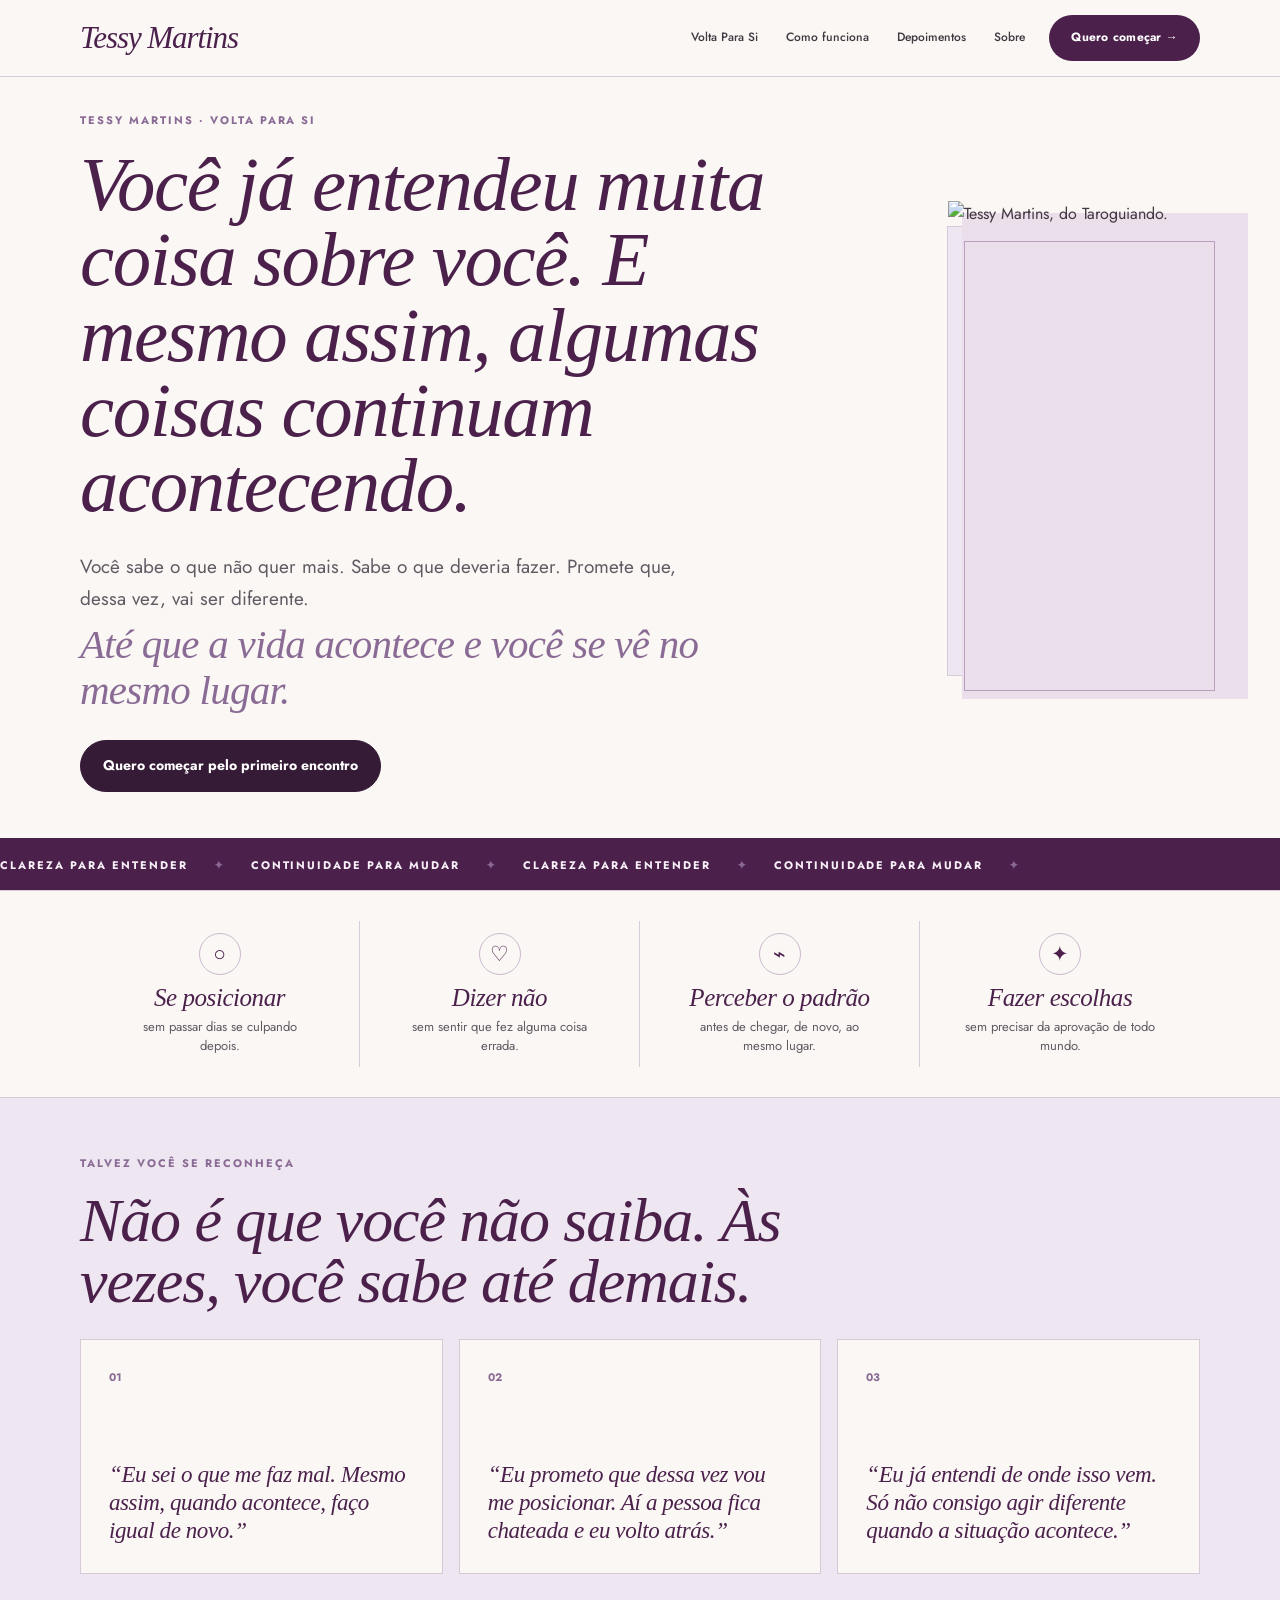
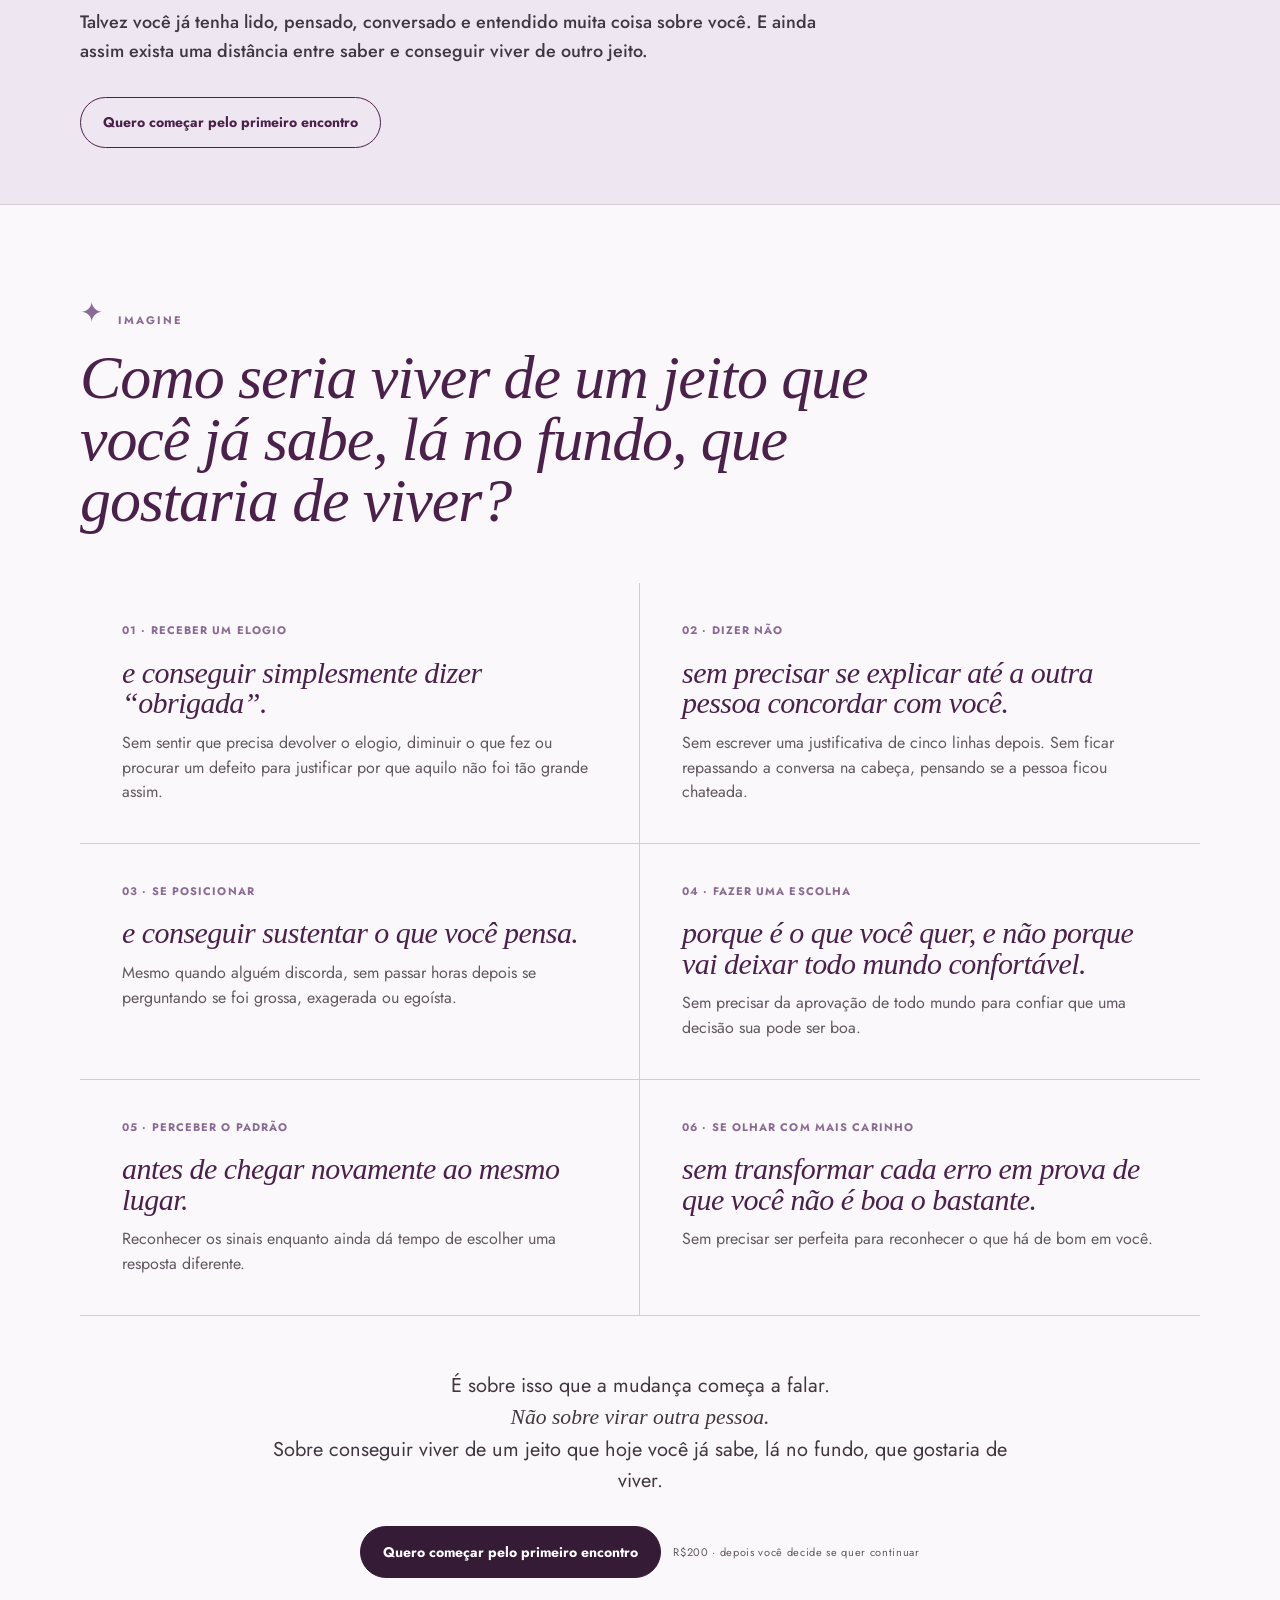
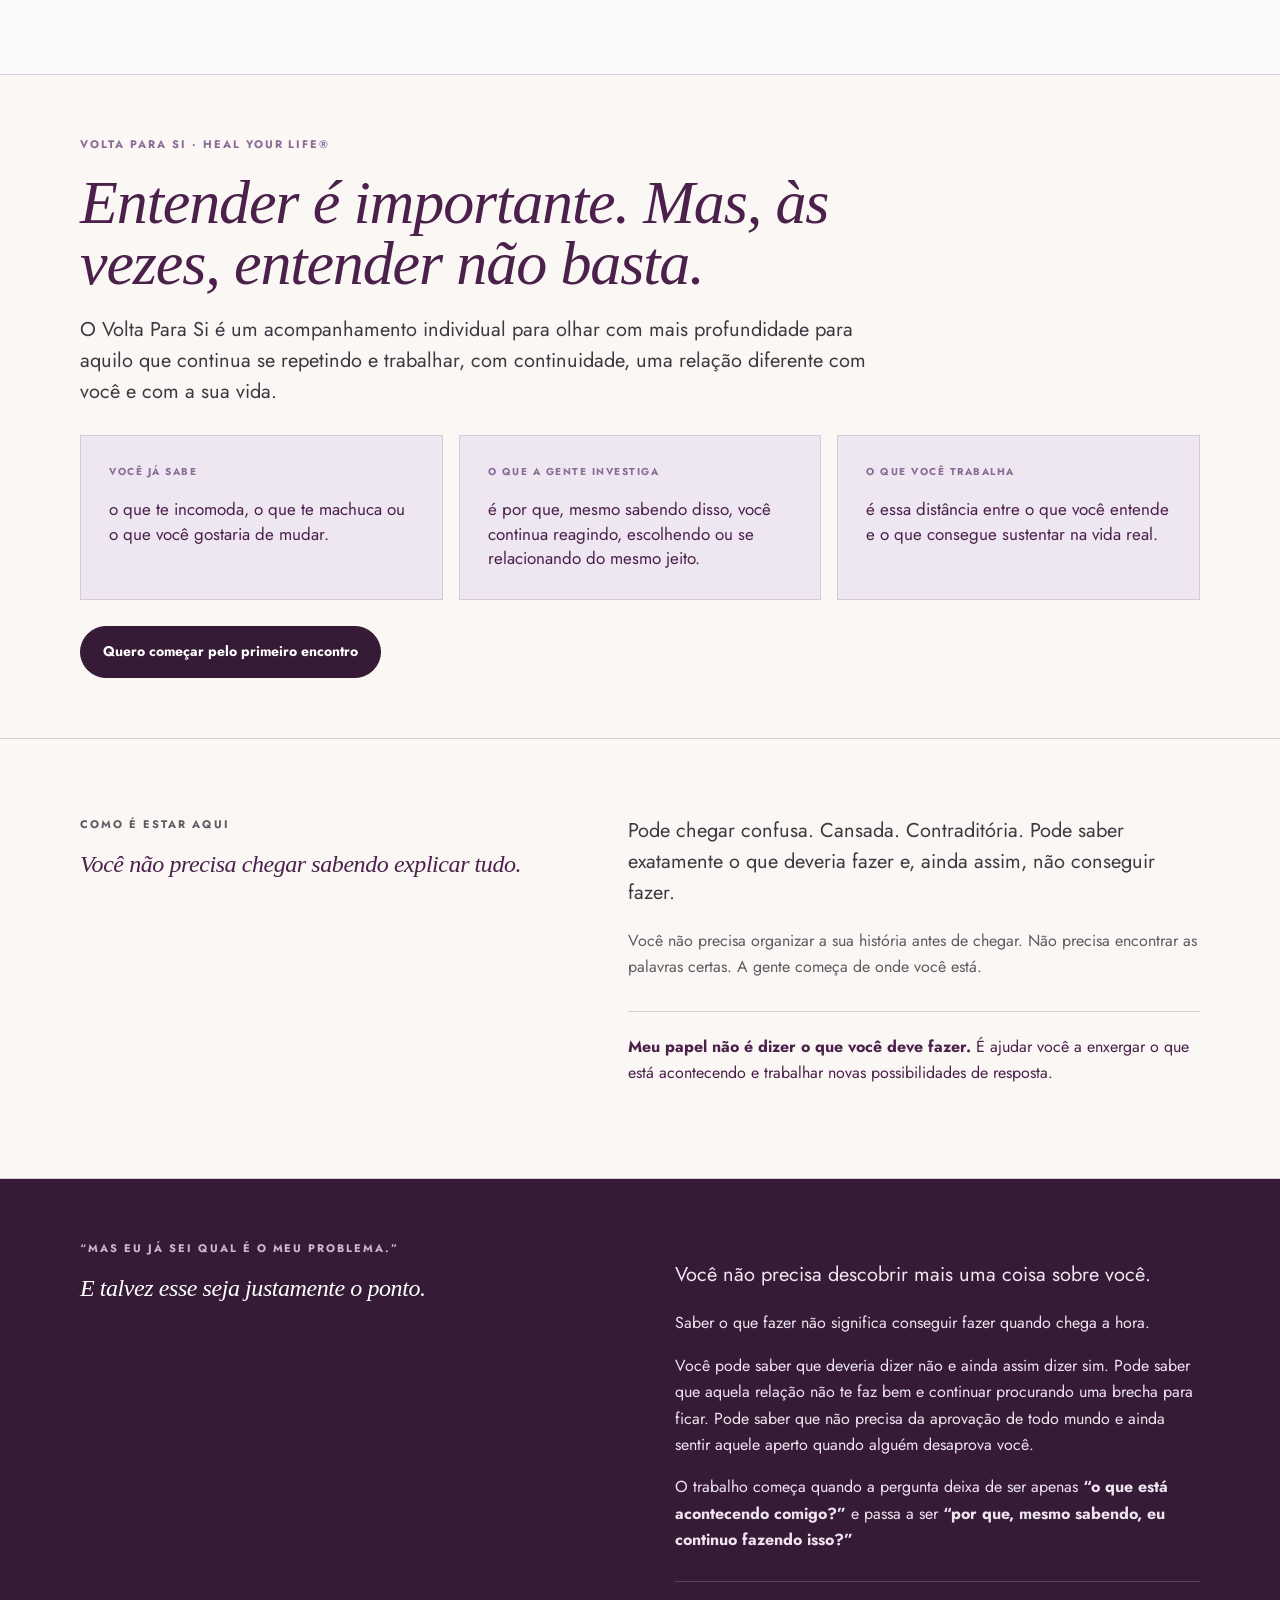
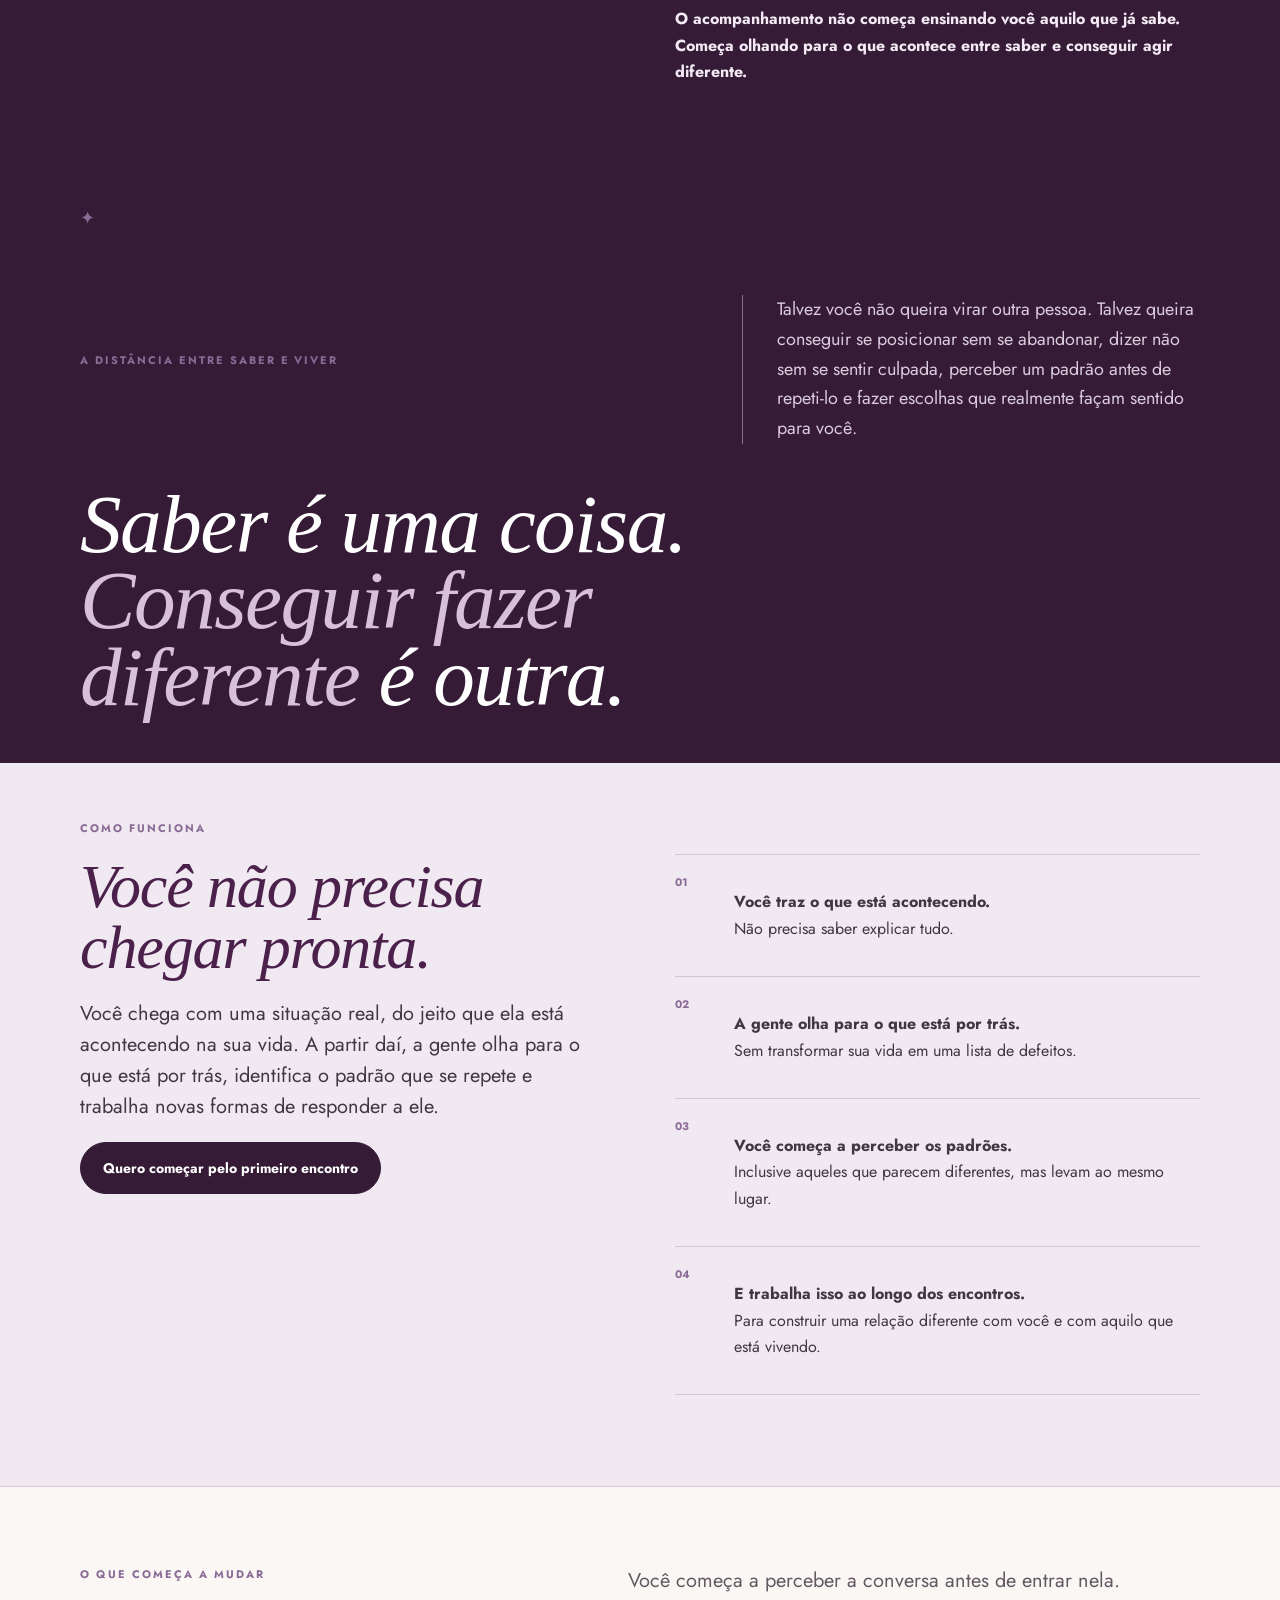
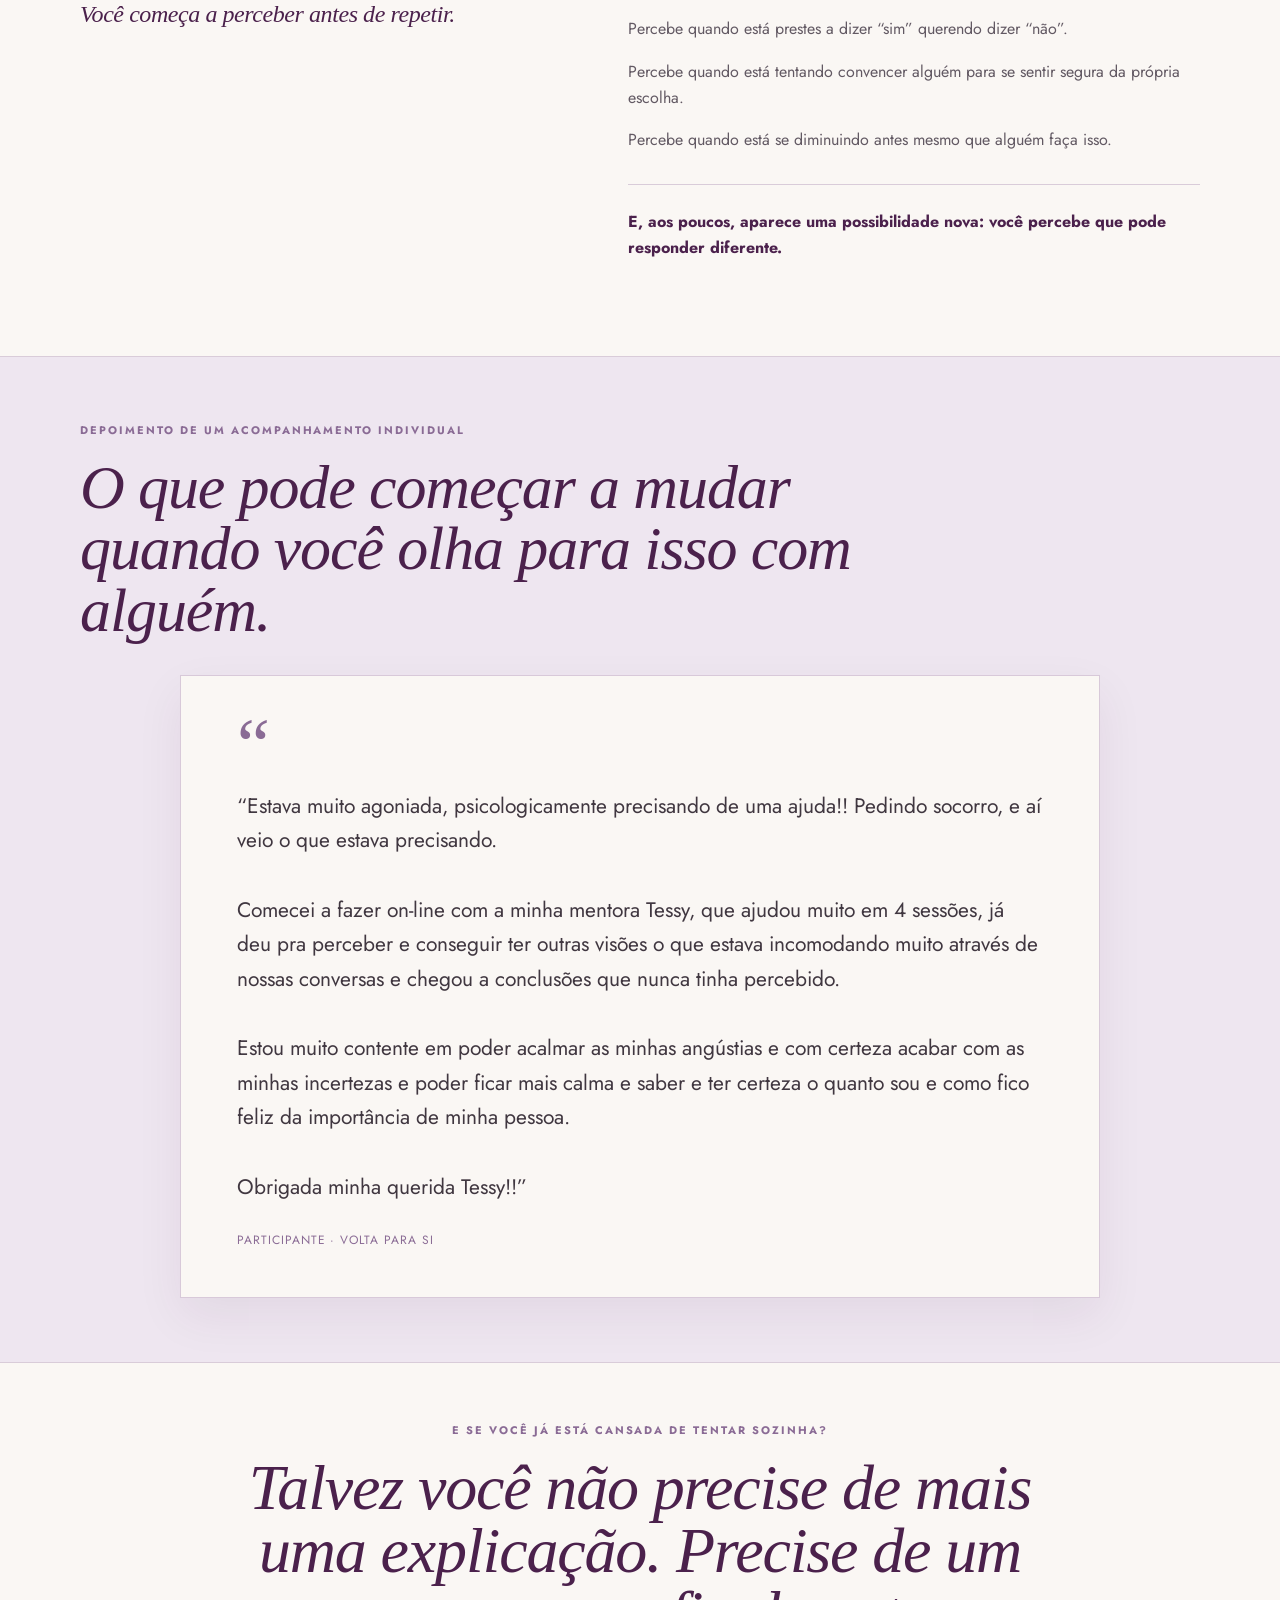
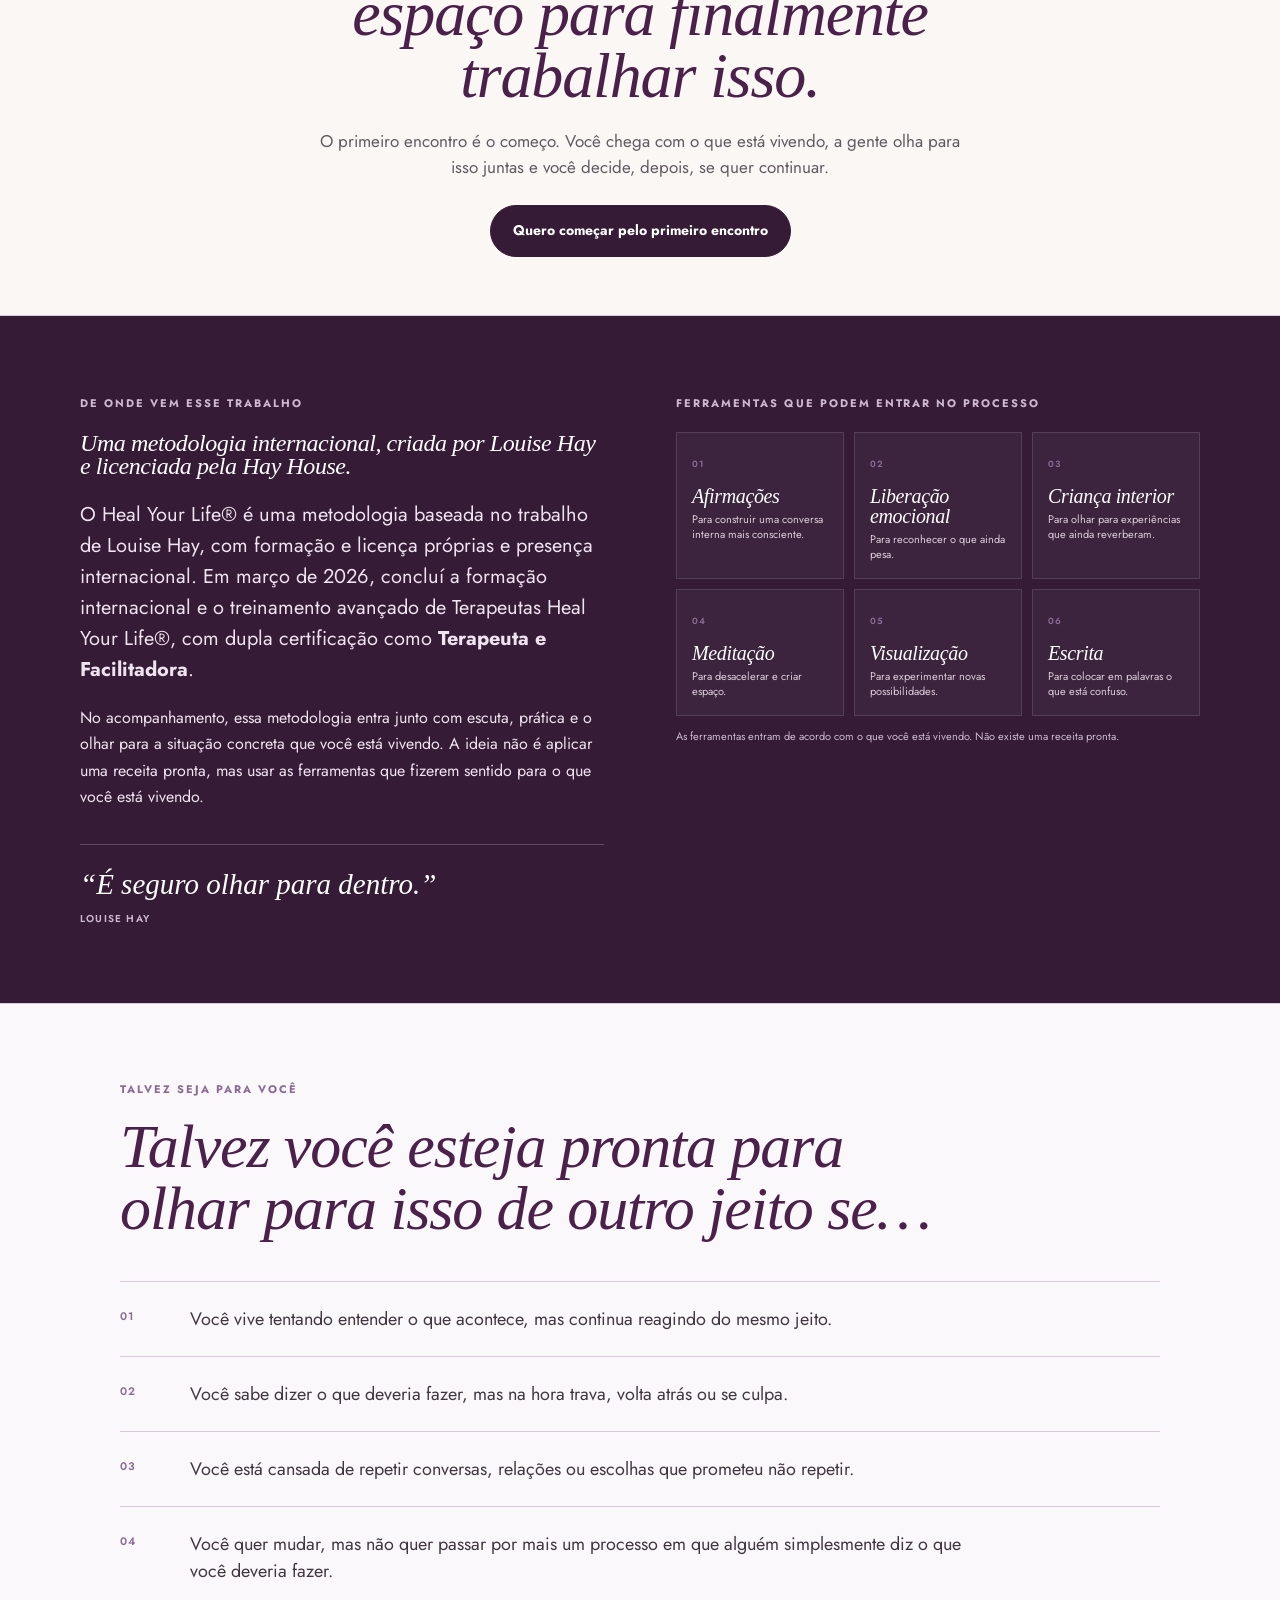
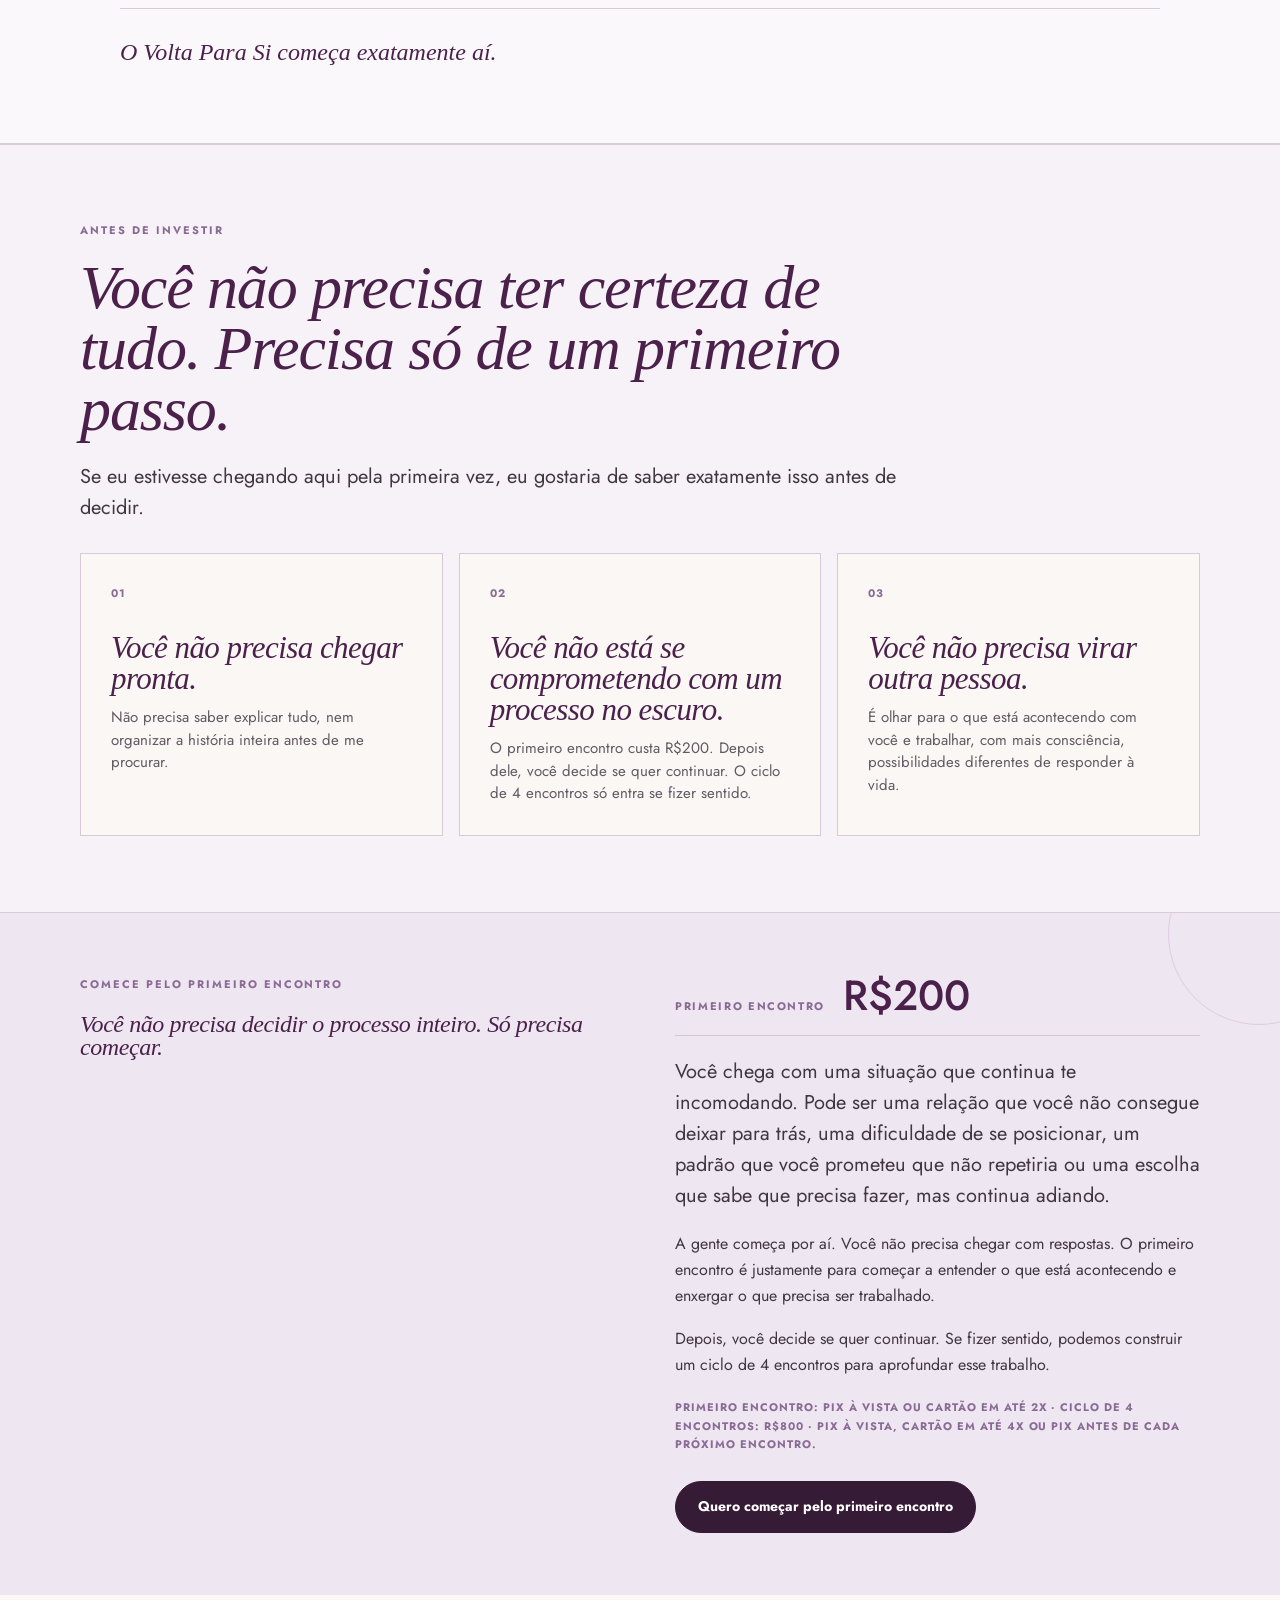
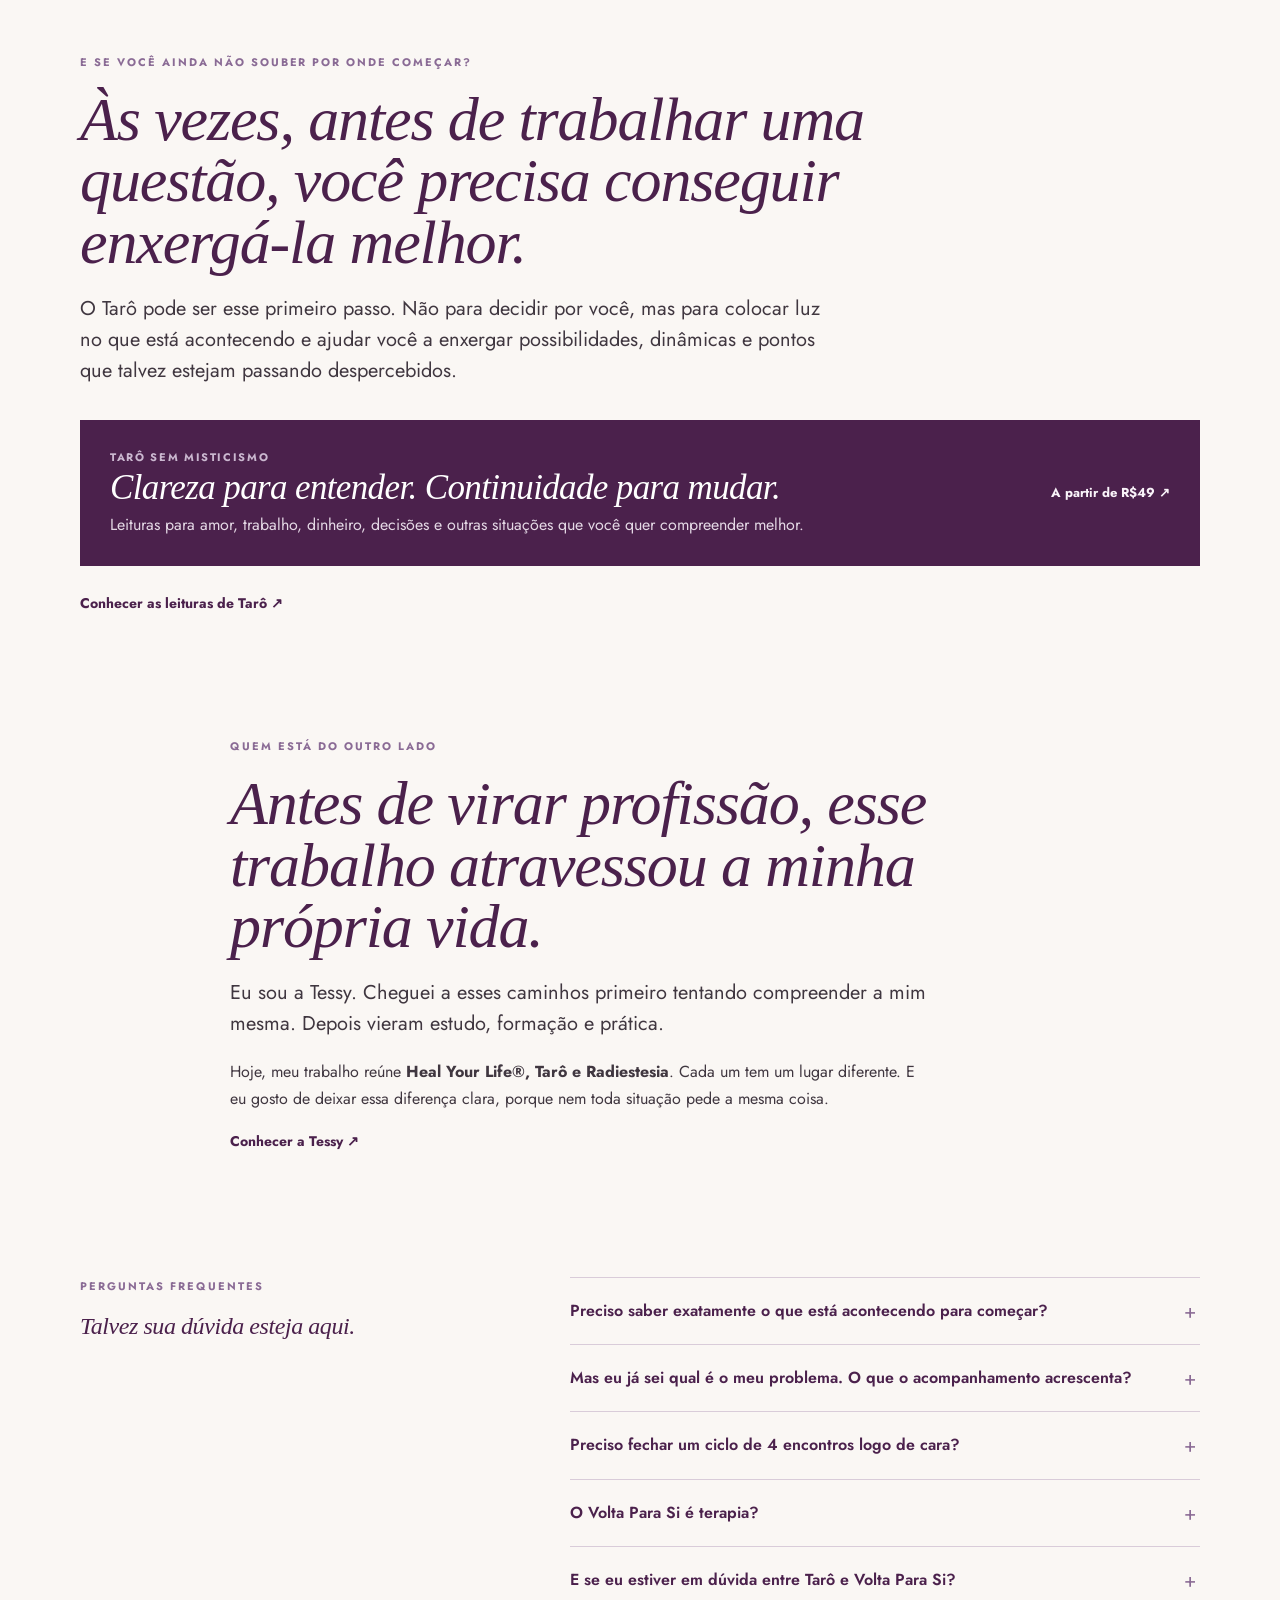
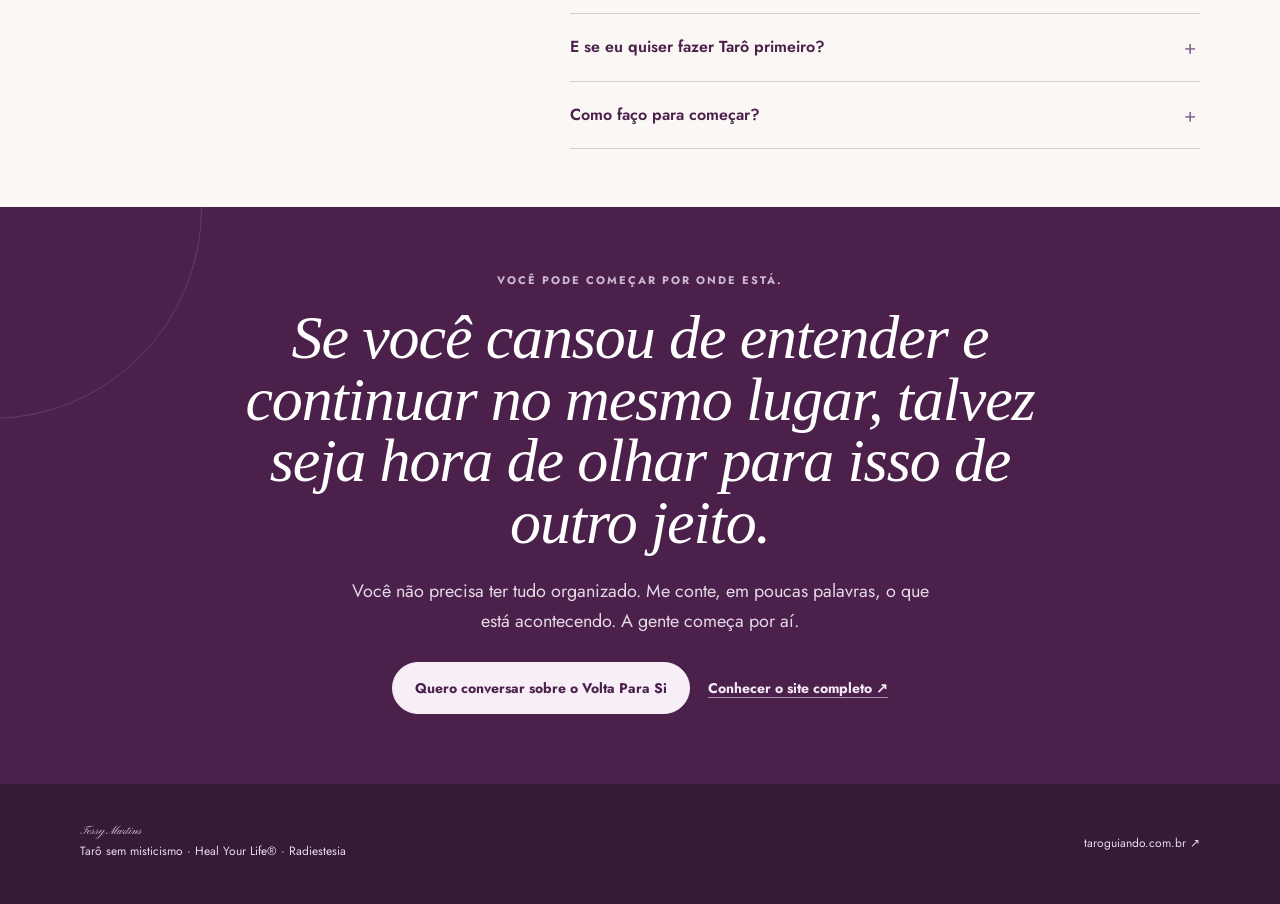
==== commit c5337bd9: "Refina oferta e CTA da landing page Volta Para Si" ====
--- a/volta-para-si.html
+++ b/volta-para-si.html
@@ -76,21 +76,20 @@
  .recognition .actions{margin-top:24px}
  .recognition .btn.outline{font-size:13px}
 }
-
 </style></head>
 <body><header class="site-header"><div class="shell header-inner"><a class="brand" href="./index.html" aria-label="Tessy Martins"><span class="brand-name">Tessy Martins</span></a><nav class="header-nav"><a href="#volta">Volta Para Si</a><a href="#reconhece">Como funciona</a><a href="#depoimentos">Depoimentos</a><a href="#sobre">Sobre</a></nav><a class="header-link" href="#primeiro-encontro">Quero começar →</a></div></header>
 <main>
 
 <section class="hero"><div class="shell hero-grid"><div class="hero-photo"><img src="https://raw.githubusercontent.com/tessyanne14-pixel/-taroguiando-link-bio/main/assets/tessy-hero-768.jpg" alt="Tessy Martins, do Taroguiando." width="384" height="684"></div><div>
-<p class="eyebrow">TESSY MARTINS · VOLTA PARA SI</p><h1>Você já entendeu muita coisa sobre você. Então por que continua acontecendo?</h1>
+<p class="eyebrow">TESSY MARTINS · VOLTA PARA SI</p><h1>Você já entendeu muita coisa sobre você. E mesmo assim, algumas coisas continuam acontecendo.</h1>
 <p class="hero-sub">Você sabe o que não quer mais. Sabe o que deveria fazer. Promete que, dessa vez, vai ser diferente.</p><p class="hero-question">Até que a vida acontece e você se vê no mesmo lugar.</p>
-<div class="actions"><a class="btn dark" href="#primeiro-encontro">Quero entender se isso é para mim</a></div></div></div></section>
+<div class="actions"><a class="btn dark" href="#primeiro-encontro">Quero começar pelo primeiro encontro</a></div></div></div></section>
 
 <div class="marquee"><div class="track"><span>CLAREZA PARA ENTENDER</span><b>✦</b><span>CONTINUIDADE PARA MUDAR</span><b>✦</b><span>CLAREZA PARA ENTENDER</span><b>✦</b><span>CONTINUIDADE PARA MUDAR</span><b>✦</b></div></div><section class="benefit-strip"><div class="shell benefit-grid"><div><span class="benefit-icon">○</span><h3>Se posicionar</h3><p>sem passar dias se culpando depois.</p></div><div><span class="benefit-icon">♡</span><h3>Dizer não</h3><p>sem sentir que fez alguma coisa errada.</p></div><div><span class="benefit-icon">⌁</span><h3>Perceber o padrão</h3><p>antes de chegar, de novo, ao mesmo lugar.</p></div><div><span class="benefit-icon">✦</span><h3>Fazer escolhas</h3><p>sem precisar da aprovação de todo mundo.</p></div></div></section>
 
 <section class="recognition tint" id="reconhece"><div class="shell"><div class="intro narrow"><p class="eyebrow">TALVEZ VOCÊ SE RECONHEÇA</p><h2>Não é que você não saiba. Às vezes, você sabe até demais.</h2></div>
 <div class="recognition-grid"><div><span>01</span><p>“Eu sei o que me faz mal. Mesmo assim, quando acontece, faço igual de novo.”</p></div><div><span>02</span><p>“Eu prometo que dessa vez vou me posicionar. Aí a pessoa fica chateada e eu volto atrás.”</p></div><div><span>03</span><p>“Eu já entendi de onde isso vem. Só não consigo agir diferente quando a situação acontece.”</p></div></div>
-<p class="closing">Talvez você já tenha lido, pensado, conversado e entendido muita coisa sobre você. E ainda assim exista uma distância entre saber e conseguir viver de outro jeito.</p><div class="actions"><a class="btn outline" href="#primeiro-encontro">Quero entender se o Volta Para Si faz sentido para mim</a></div></div></section>
+<p class="closing">Talvez você já tenha lido, pensado, conversado e entendido muita coisa sobre você. E ainda assim exista uma distância entre saber e conseguir viver de outro jeito.</p><div class="actions"><a class="btn outline" href="#primeiro-encontro">Quero começar pelo primeiro encontro</a></div></div></section>
 
 
 <section class="imagine-section"><div class="shell">
@@ -129,7 +128,7 @@
 
 
 <section class="visual-break"><div class="shell visual-break-inner"><span class="visual-break-mark">✦</span><p class="eyebrow">A DISTÂNCIA ENTRE SABER E VIVER</p><h2>Saber é uma coisa.<br><em>Conseguir fazer diferente</em> é outra.</h2><p>Talvez você não queira virar outra pessoa. Talvez queira conseguir se posicionar sem se abandonar, dizer não sem se sentir culpada, perceber um padrão antes de repeti-lo e fazer escolhas que realmente façam sentido para você.</p></div></section>
-<section class="volta-detail"><div class="shell two"><div><p class="eyebrow">COMO FUNCIONA</p><h2>Você não precisa chegar pronta.</h2><p class="large">Você chega com uma situação real, do jeito que ela está acontecendo na sua vida. A partir daí, a gente olha para o que está por trás, identifica o padrão que se repete e trabalha novas formas de responder a ele.</p><a class="btn dark" href="./volta-para-si.html">Conhecer o processo</a></div><div class="steps"><div><span>01</span><p><strong>Você traz o que está acontecendo.</strong><br>Não precisa saber explicar tudo.</p></div><div><span>02</span><p><strong>A gente olha para o que está por trás.</strong><br>Sem transformar sua vida em uma lista de defeitos.</p></div><div><span>03</span><p><strong>Você começa a perceber os padrões.</strong><br>Inclusive aqueles que parecem diferentes, mas levam ao mesmo lugar.</p></div><div><span>04</span><p><strong>E trabalha isso ao longo dos encontros.</strong><br>Para construir uma relação diferente com você e com aquilo que está vivendo.</p></div></div></div></section>
+<section class="volta-detail"><div class="shell two"><div><p class="eyebrow">COMO FUNCIONA</p><h2>Você não precisa chegar pronta.</h2><p class="large">Você chega com uma situação real, do jeito que ela está acontecendo na sua vida. A partir daí, a gente olha para o que está por trás, identifica o padrão que se repete e trabalha novas formas de responder a ele.</p><a class="btn dark" href="#primeiro-encontro">Quero começar pelo primeiro encontro</a></div><div class="steps"><div><span>01</span><p><strong>Você traz o que está acontecendo.</strong><br>Não precisa saber explicar tudo.</p></div><div><span>02</span><p><strong>A gente olha para o que está por trás.</strong><br>Sem transformar sua vida em uma lista de defeitos.</p></div><div><span>03</span><p><strong>Você começa a perceber os padrões.</strong><br>Inclusive aqueles que parecem diferentes, mas levam ao mesmo lugar.</p></div><div><span>04</span><p><strong>E trabalha isso ao longo dos encontros.</strong><br>Para construir uma relação diferente com você e com aquilo que está vivendo.</p></div></div></div></section>
 
 <section class="what-changes"><div class="shell two"><div><p class="eyebrow">O QUE COMEÇA A MUDAR</p><h2>Você começa a perceber antes de repetir.</h2></div><div><p class="large">Você começa a perceber a conversa antes de entrar nela.</p><p>Percebe quando está prestes a dizer “sim” querendo dizer “não”.</p><p>Percebe quando está tentando convencer alguém para se sentir segura da própria escolha.</p><p>Percebe quando está se diminuindo antes mesmo que alguém faça isso.</p><p class="what-changes-close"><strong>E, aos poucos, aparece uma possibilidade nova: você percebe que pode responder diferente.</strong></p></div></div></section><section class="testimonials tint individual-testimonial" id="depoimentos"><div class="shell"><div class="intro narrow"><p class="eyebrow">DEPOIMENTO DE UM ACOMPANHAMENTO INDIVIDUAL</p><h2>O que pode começar a mudar quando você olha para isso com alguém.</h2></div><div class="single-quote"><blockquote>“Estava muito agoniada, psicologicamente precisando de uma ajuda!! Pedindo socorro, e aí veio o que estava precisando.<br><br>Comecei a fazer on-line com a minha mentora Tessy, que ajudou muito em 4 sessões, já deu pra perceber e conseguir ter outras visões o que estava incomodando muito através de nossas conversas e chegou a conclusões que nunca tinha percebido.<br><br>Estou muito contente em poder acalmar as minhas angústias e com certeza acabar com as minhas incertezas e poder ficar mais calma e saber e ter certeza o quanto sou e como fico feliz da importância de minha pessoa.<br><br>Obrigada minha querida Tessy!!”<cite>Participante · Volta Para Si</cite></blockquote></div></div></section><section class="mid-cta"><div class="shell mid-cta-inner"><p class="eyebrow">E SE VOCÊ JÁ ESTÁ CANSADA DE TENTAR SOZINHA?</p><h2>Talvez você não precise de mais uma explicação. Precise de um espaço para finalmente trabalhar isso.</h2><p>O primeiro encontro é o começo. Você chega com o que está vivendo, a gente olha para isso juntas e você decide, depois, se quer continuar.</p><a class="btn dark" href="#primeiro-encontro">Quero começar pelo primeiro encontro</a></div></section><section class="method-origin"><div class="shell"><div class="method-origin-grid"><div><p class="eyebrow">DE ONDE VEM ESSE TRABALHO</p><h2>Uma metodologia internacional, criada por Louise Hay e licenciada pela Hay House.</h2><p class="large">O Heal Your Life® é uma metodologia baseada no trabalho de Louise Hay, com formação e licença próprias e presença internacional. Em março de 2026, concluí a formação internacional e o treinamento avançado de Terapeutas Heal Your Life®, com dupla certificação como <strong>Terapeuta e Facilitadora</strong>.</p><p>No acompanhamento, essa metodologia entra junto com escuta, prática e o olhar para a situação concreta que você está vivendo. A ideia não é aplicar uma receita pronta, mas usar as ferramentas que fizerem sentido para o que você está vivendo.</p><blockquote>“É seguro olhar para dentro.”<cite>Louise Hay</cite></blockquote></div><div><p class="eyebrow">FERRAMENTAS QUE PODEM ENTRAR NO PROCESSO</p><div class="tools-grid"><div><span>01</span><h3>Afirmações</h3><p>Para construir uma conversa interna mais consciente.</p></div><div><span>02</span><h3>Liberação emocional</h3><p>Para reconhecer o que ainda pesa.</p></div><div><span>03</span><h3>Criança interior</h3><p>Para olhar para experiências que ainda reverberam.</p></div><div><span>04</span><h3>Meditação</h3><p>Para desacelerar e criar espaço.</p></div><div><span>05</span><h3>Visualização</h3><p>Para experimentar novas possibilidades.</p></div><div><span>06</span><h3>Escrita</h3><p>Para colocar em palavras o que está confuso.</p></div></div><p class="tools-note">As ferramentas entram de acordo com o que você está vivendo. Não existe uma receita pronta.</p></div></div></div></section>
 
@@ -149,9 +148,7 @@
 
 <section class="trust-check"><div class="shell"><div class="intro narrow"><p class="eyebrow">ANTES DE INVESTIR</p><h2>Você não precisa ter certeza de tudo. Precisa só de um primeiro passo.</h2><p class="large">Se eu estivesse chegando aqui pela primeira vez, eu gostaria de saber exatamente isso antes de decidir.</p></div><div class="trust-grid"><article><span>01</span><h3>Você não precisa chegar pronta.</h3><p>Não precisa saber explicar tudo, nem organizar a história inteira antes de me procurar.</p></article><article><span>02</span><h3>Você não está se comprometendo com um processo no escuro.</h3><p>O primeiro encontro custa R$200. Depois dele, você decide se quer continuar. O ciclo de 4 encontros só entra se fizer sentido.</p></article><article><span>03</span><h3>Você não precisa virar outra pessoa.</h3><p>É olhar para o que está acontecendo com você e trabalhar, com mais consciência, possibilidades diferentes de responder à vida.</p></article></div></div></section>
 
-
-
-<section class="first-step" id="primeiro-encontro"><div class="shell two"><div><p class="eyebrow">COMECE PELO PRIMEIRO ENCONTRO</p><h2>Você não precisa decidir o processo inteiro. Só precisa começar.</h2></div><div><div class="first-price"><span>PRIMEIRO ENCONTRO</span><strong>R$200</strong></div><p class="large">Você chega com uma situação que continua te incomodando. Pode ser uma relação que você não consegue deixar para trás, uma dificuldade de se posicionar, um padrão que você prometeu que não repetiria ou uma escolha que sabe que precisa fazer, mas continua adiando.</p><p>A gente começa por aí. Você não precisa chegar com respostas. O primeiro encontro é justamente para começar a entender o que está acontecendo e enxergar o que precisa ser trabalhado.</p><p>Depois, você decide se quer continuar. Se fizer sentido, podemos construir um ciclo de 4 encontros para aprofundar esse trabalho.</p><div class="payment-note">Pix ou cartão · ciclo de 4 encontros: R$800</div><div class="actions"><a class="btn dark" href="https://wa.me/5519998140787?text=Oi%2C%20Tessy.%20Quero%20conversar%20sobre%20o%20que%20est%C3%A1%20acontecendo%20comigo%20e%20entender%20se%20o%20Volta%20Para%20Si%20faz%20sentido%20para%20mim." target="_blank" rel="noopener">Quero conversar sobre o que está acontecendo comigo</a></div></div></div></section>
+<section class="first-step" id="primeiro-encontro"><div class="shell two"><div><p class="eyebrow">COMECE PELO PRIMEIRO ENCONTRO</p><h2>Você não precisa decidir o processo inteiro. Só precisa começar.</h2></div><div><div class="first-price"><span>PRIMEIRO ENCONTRO</span><strong>R$200</strong></div><p class="large">Você chega com uma situação que continua te incomodando. Pode ser uma relação que você não consegue deixar para trás, uma dificuldade de se posicionar, um padrão que você prometeu que não repetiria ou uma escolha que sabe que precisa fazer, mas continua adiando.</p><p>A gente começa por aí. Você não precisa chegar com respostas. O primeiro encontro é justamente para começar a entender o que está acontecendo e enxergar o que precisa ser trabalhado.</p><p>Depois, você decide se quer continuar. Se fizer sentido, podemos construir um ciclo de 4 encontros para aprofundar esse trabalho.</p><div class="payment-note">Primeiro encontro: Pix à vista ou cartão em até 2x · ciclo de 4 encontros: R$800 · Pix à vista, cartão em até 4x ou Pix antes de cada próximo encontro.</div><div class="actions"><a class="btn dark" href="https://wa.me/5519998140787?text=Oi%2C%20Tessy.%20Vi%20a%20p%C3%A1gina%20do%20Volta%20Para%20Si%20e%20quero%20come%C3%A7ar%20pelo%20primeiro%20encontro.%20%F0%9F%92%9C" target="_blank" rel="noopener">Quero começar pelo primeiro encontro</a></div></div></div></section>
 
 <section class="tarot-bridge"><div class="shell"><div class="intro narrow"><p class="eyebrow">E SE VOCÊ AINDA NÃO SOUBER POR ONDE COMEÇAR?</p><h2>Às vezes, antes de trabalhar uma questão, você precisa conseguir enxergá-la melhor.</h2><p class="large">O Tarô pode ser esse primeiro passo. Não para decidir por você, mas para colocar luz no que está acontecendo e ajudar você a enxergar possibilidades, dinâmicas e pontos que talvez estejam passando despercebidos.</p></div>
 <div class="site-card"><div><p class="kicker">TARÔ SEM MISTICISMO</p><h3>Clareza para entender. Continuidade para mudar.</h3><p>Leituras para amor, trabalho, dinheiro, decisões e outras situações que você quer compreender melhor.</p></div><strong>A partir de R$49 ↗</strong></div><div class="actions"><a class="text-link" href="./taro.html">Conhecer as leituras de Tarô ↗</a></div></div></section>
